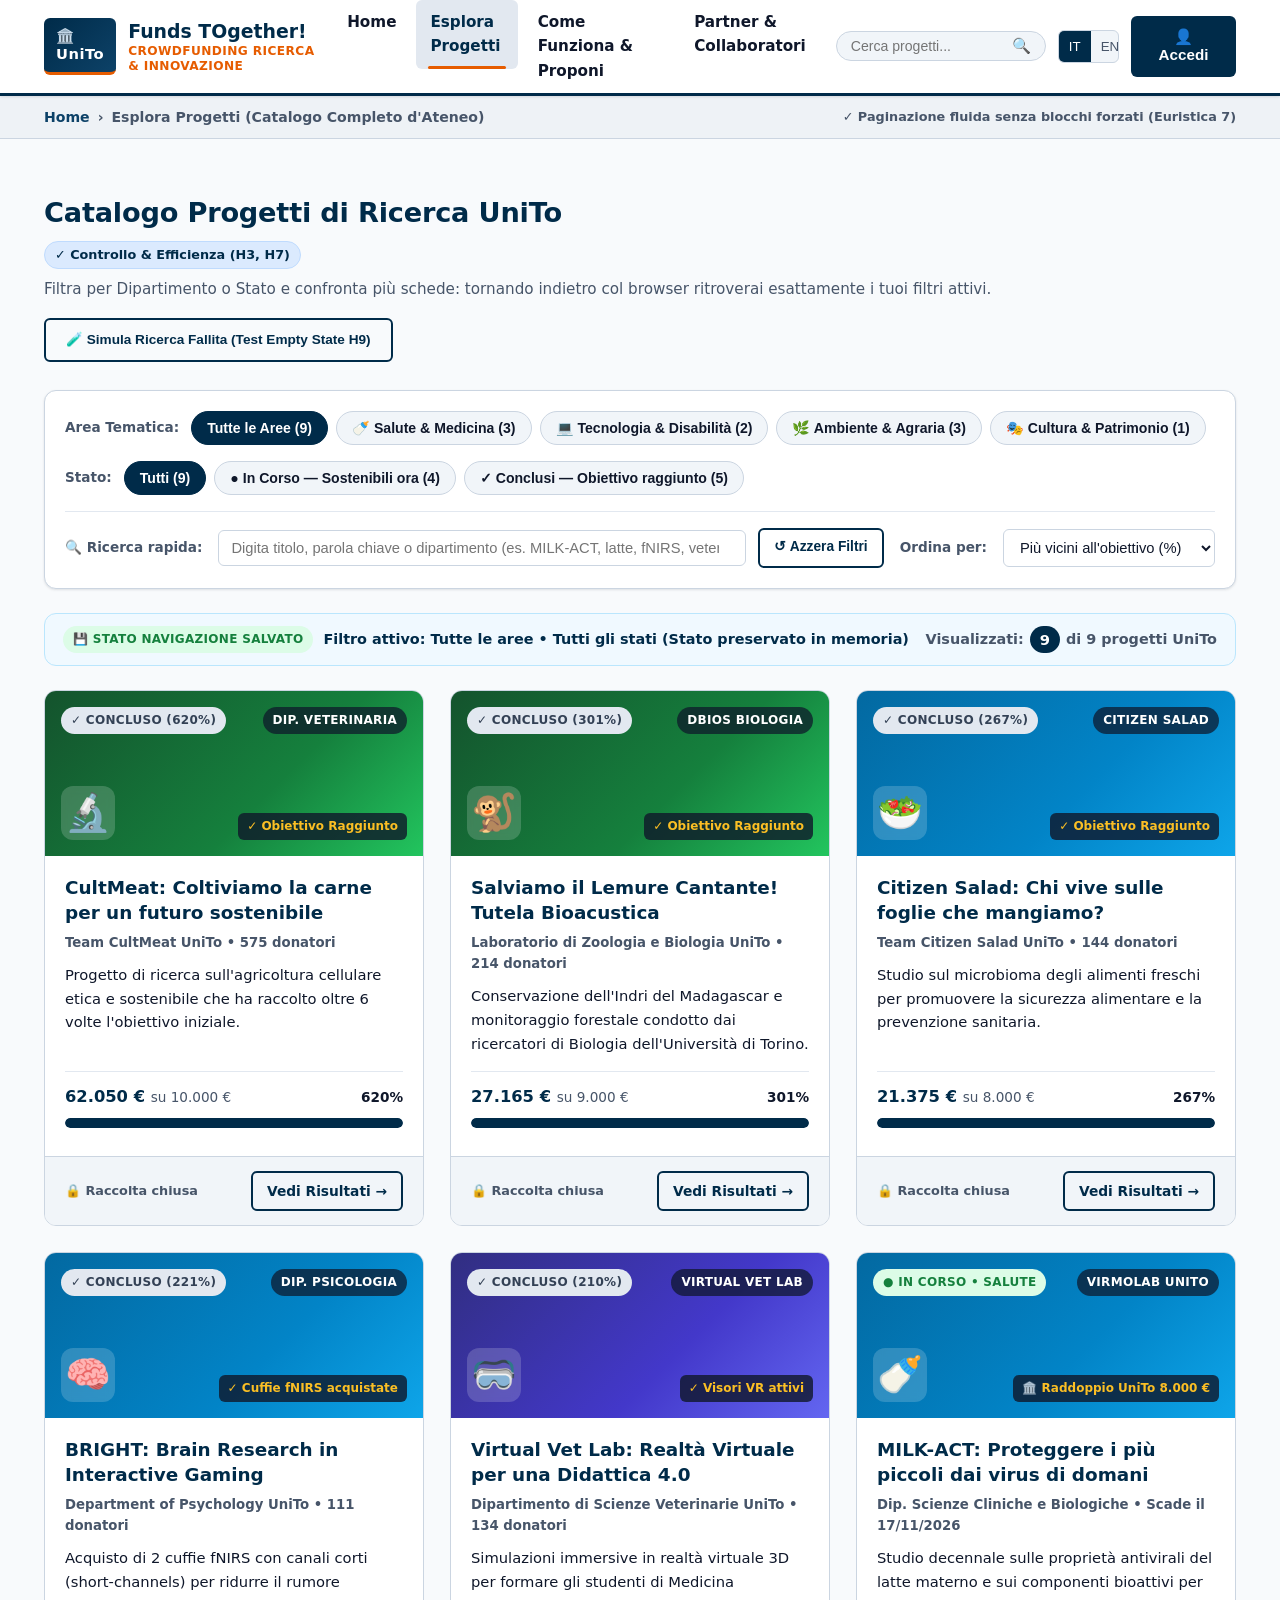
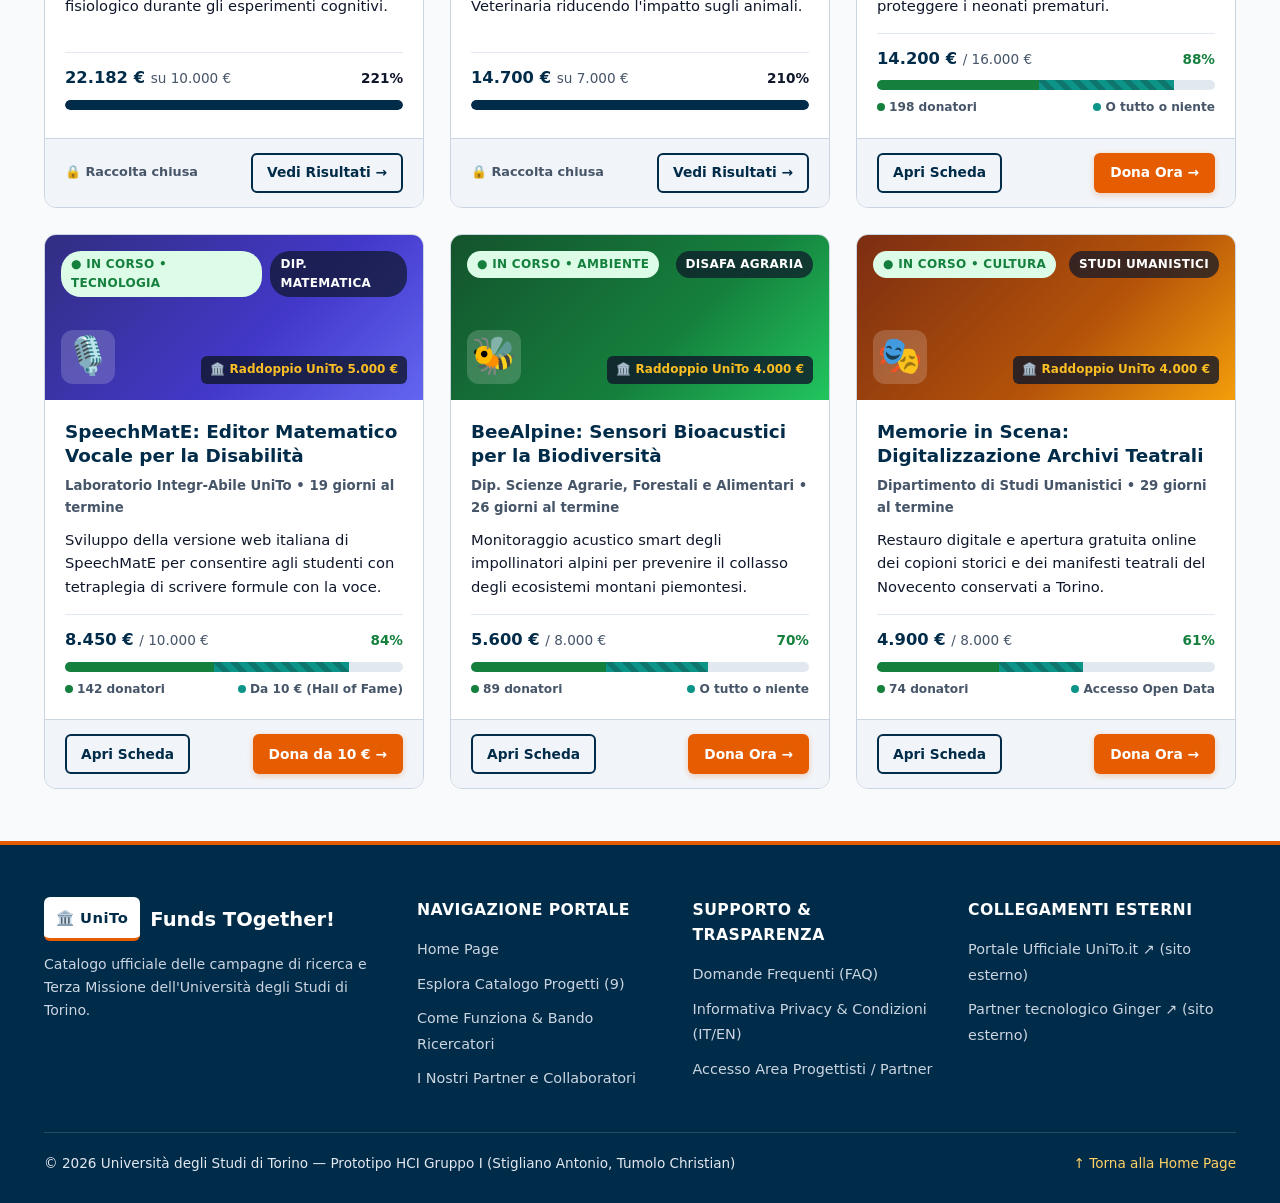
==== catalogo.html @ 8596ec17 "Add files via upload" ====
<!DOCTYPE html>
<html lang="it">
<head>
  <meta charset="UTF-8">
  <meta name="viewport" content="width=device-width, initial-scale=1.0">
  <title>Esplora Progetti (Catalogo) | UniTo Crowd — Funds TOgether</title>
  <link rel="stylesheet" href="style.css">
  <style>
    /* Stili specifici potenziati per il Catalogo V2 */
    .catalog-status-strip {
      background-color: #f0f9ff;
      border: 1.5px solid #bae6fd;
      border-radius: var(--radius-md);
      padding: 12px 18px;
      margin-bottom: 24px;
      display: flex;
      justify-content: space-between;
      align-items: center;
      flex-wrap: wrap;
      gap: 12px;
      font-size: 0.9rem;
    }
    .status-left {
      display: flex;
      align-items: center;
      flex-wrap: wrap;
      gap: 10px;
    }
    .status-summary-text {
      color: var(--unito-navy);
      font-weight: 600;
    }
    .status-right {
      display: flex;
      align-items: center;
      gap: 6px;
      color: var(--text-muted);
      font-weight: 600;
    }
    .count-pill {
      background-color: var(--unito-navy);
      color: #ffffff;
      padding: 2px 10px;
      border-radius: 14px;
      font-size: 0.92rem;
    }
    .empty-svg-wrapper {
      width: 96px;
      height: 96px;
      margin: 0 auto 16px;
      background-color: var(--unito-blue-soft);
      border-radius: 50%;
      display: flex;
      align-items: center;
      justify-content: center;
      color: var(--unito-navy);
    }
    .empty-quick-tags {
      margin: 18px 0 22px;
      padding-top: 16px;
      border-top: 1px solid var(--border-color);
    }
  </style>
</head>
<body>

  <!-- Skip-link per accessibilità da tastiera (WCAG 2.1) -->
  <a href="#main-content" class="skip-link" data-it="Salta al catalogo progetti" data-en="Skip to projects catalog">Salta al catalogo progetti</a>

  <!-- 1. HEADER UNIFICATO STICKY (Risolve H4, H7, H8) -->
  <header class="site-header">
    <div class="container header-inner">
      <a href="index.html" class="brand-logo" aria-label="UniTo Crowd Funds TOgether - Torna alla Home">
        <span class="brand-badge">🏛️ UniTo</span>
        <div>
          Funds TOgether!
          <span class="brand-sub" data-it="Crowdfunding Ricerca & Innovazione" data-en="Research & Innovation Crowdfunding">Crowdfunding Ricerca & Innovazione</span>
        </div>
      </a>

      <nav class="main-nav" aria-label="Menu Principale">
        <ul>
          <li><a href="index.html" data-it="Home" data-en="Home">Home</a></li>
          <li><a href="catalogo.html" class="active" data-it="Esplora Progetti" data-en="Explore Projects">Esplora Progetti</a></li>
          <li><a href="proponi.html" data-it="Come Funziona & Proponi" data-en="How It Works & Apply">Come Funziona & Proponi</a></li>
          <li><a href="partner.html" data-it="Partner & Collaboratori" data-en="Partners & Network">Partner & Collaboratori</a></li>
        </ul>
      </nav>

      <div class="header-actions">
        <form id="header-search-form" class="header-search" role="search">
          <input type="search" id="header-search-input"
                 placeholder="Cerca progetti..."
                 data-placeholder-it="Cerca progetti..."
                 data-placeholder-en="Search projects..."
                 aria-label="Cerca progetti">
          <button type="submit" aria-label="Avvia ricerca">🔍</button>
        </form>

        <div class="lang-switch" role="group" aria-label="Selettore lingua IT / EN">
          <button type="button" class="lang-btn active" data-lang="it">IT</button>
          <button type="button" class="lang-btn" data-lang="en">EN</button>
        </div>

        <button type="button" class="btn btn-secondary" data-open-login
                data-it="👤 Accedi" data-en="👤 Sign In">👤 Accedi</button>
      </div>
    </div>
  </header>

  <!-- 2. BREADCRUMBS STANDARDIZZATE IN SOLO TESTO (Risolve H1 e H4) -->
  <nav class="breadcrumbs-bar" aria-label="Percorso di navigazione">
    <div class="container breadcrumbs-inner">
      <ol class="breadcrumbs-list">
        <li><a href="index.html" data-it="Home" data-en="Home">Home</a></li>
        <li class="current" aria-current="page" data-it="Esplora Progetti (Catalogo Completo d'Ateneo)" data-en="Explore Projects (Full University Catalog)">
          Esplora Progetti (Catalogo Completo d'Ateneo)
        </li>
      </ol>
      <span style="font-size:0.8rem; color:var(--text-muted); font-weight:600;"
            data-it="✓ Paginazione fluida senza blocchi forzati (Euristica 7)"
            data-en="✓ Smooth catalog view without forced scroll jumps (Heuristic 7)">
        ✓ Paginazione fluida senza blocchi forzati (Euristica 7)
      </span>
    </div>
  </nav>

  <main id="main-content" class="section">
    <div class="container">

      <!-- INTESTAZIONE CATALOGO + BARRA DI VERIFICA RAPIDA EMPTY STATE (Task 2) -->
      <div class="section-header">
        <div>
          <h1 class="section-title" data-it="Catalogo Progetti di Ricerca UniTo" data-en="UniTo Scientific Research Catalog">
            Catalogo Progetti di Ricerca UniTo
          </h1>
          <p class="section-criteria">
            <span class="criteria-pill" data-it="✓ Controllo & Efficienza (H3, H7)" data-en="✓ User Control & Efficiency (H3, H7)">
              ✓ Controllo & Efficienza (H3, H7)
            </span>
            <span data-it="Filtra per Dipartimento o Stato e confronta più schede: tornando indietro col browser ritroverai esattamente i tuoi filtri attivi."
                  data-en="Filter by Department or Status and compare multiple projects: clicking browser Back preserves your exact active filters.">
              Filtra per Dipartimento o Stato e confronta più schede: tornando indietro col browser ritroverai esattamente i tuoi filtri attivi.
            </span>
          </p>
        </div>

        <!-- Bottone rapido per testare l'Empty State durante la valutazione (Risolve H9 Pag. 48-49) -->
        <button type="button" id="test-empty-state-btn" class="btn btn-outline" style="font-size:0.85rem;"
                data-it="🧪 Simula Ricerca Fallita (Test Empty State H9)"
                data-en="🧪 Simulate Failed Search (Test Empty State H9)">
          🧪 Simula Ricerca Fallita (Test Empty State H9)
        </button>
      </div>

      <!-- 3. TOOLBAR DI FILTRAGGIO MULTIDIMENSIONALE E ORDINAMENTO (Risolve H7 Pag. 37-38 e H8 Pag. 47) -->
      <section class="catalog-toolbar" aria-label="Strumenti di filtraggio e ordinamento del catalogo">
        <div class="toolbar-row">
          <!-- Filtro Area / Dipartimento con conteggio preventivo (Information Scent) -->
          <div class="filter-pills" role="group" aria-label="Filtra per area tematica o dipartimento">
            <span class="filter-label" data-it="Area Tematica:" data-en="Research Area:">Area Tematica:</span>
            <button type="button" class="pill-btn active" data-filter-cat="all"
                    data-it="Tutte le Aree (9)" data-en="All Areas (9)">Tutte le Aree (9)</button>
            <button type="button" class="pill-btn" data-filter-cat="salute"
                    data-it="🍼 Salute & Medicina (3)" data-en="🍼 Health & Medicine (3)">🍼 Salute & Medicina (3)</button>
            <button type="button" class="pill-btn" data-filter-cat="tecnologia"
                    data-it="💻 Tecnologia & Disabilità (2)" data-en="💻 Tech & Accessibility (2)">💻 Tecnologia & Disabilità (2)</button>
            <button type="button" class="pill-btn" data-filter-cat="ambiente"
                    data-it="🌿 Ambiente & Agraria (3)" data-en="🌿 Environment & Agri (3)">🌿 Ambiente & Agraria (3)</button>
            <button type="button" class="pill-btn" data-filter-cat="cultura"
                    data-it="🎭 Cultura & Patrimonio (1)" data-en="🎭 Culture & Heritage (1)">🎭 Cultura & Patrimonio (1)</button>
          </div>

          <!-- Filtro Stato della Campagna (Evita la collisione CSS tra header "In corso" e "Conclusi" - H8) -->
          <div class="filter-pills" role="group" aria-label="Filtra per stato della campagna">
            <span class="filter-label" data-it="Stato:" data-en="Status:">Stato:</span>
            <button type="button" class="pill-btn active" data-filter-status="all"
                    data-it="Tutti (9)" data-en="All (9)">Tutti (9)</button>
            <button type="button" class="pill-btn" data-filter-status="active"
                    data-it="● In Corso — Sostenibili ora (4)" data-en="● Active — Support now (4)">● In Corso — Sostenibili ora (4)</button>
            <button type="button" class="pill-btn" data-filter-status="closed"
                    data-it="✓ Conclusi — Obiettivo raggiunto (5)" data-en="✓ Completed — Goal reached (5)">✓ Conclusi — Obiettivo raggiunto (5)</button>
          </div>
        </div>

        <!-- Seconda riga Toolbar: Ricerca testuale live + Ordinamento -->
        <div class="toolbar-row" style="margin-top:16px; padding-top:16px; border-top:1px solid #e2e8f0;">
          <div class="toolbar-controls" style="flex-grow:1;">
            <label for="catalog-search" class="filter-label" data-it="🔍 Ricerca rapida:" data-en="🔍 Quick search:">🔍 Ricerca rapida:</label>
            <input type="search" id="catalog-search" class="input-control" style="min-width:280px; flex-grow:1;"
                   placeholder="Digita titolo, parola chiave o dipartimento (es. MILK-ACT, latte, fNIRS, veterinaria)..."
                   data-placeholder-it="Digita titolo, parola chiave o dipartimento (es. MILK-ACT, latte, fNIRS, veterinaria)..."
                   data-placeholder-en="Type title, keyword or department (e.g. MILK-ACT, milk, fNIRS, veterinary)...">
            <button type="button" id="reset-filters-btn" class="btn btn-outline" style="min-height:40px; padding:8px 14px; font-size:0.86rem;"
                    data-it="↺ Azzera Filtri" data-en="↺ Reset Filters">
              ↺ Azzera Filtri
            </button>
          </div>

          <div class="toolbar-controls">
            <label for="catalog-sort" class="filter-label" data-it="Ordina per:" data-en="Sort by:">Ordina per:</label>
            <select id="catalog-sort" class="select-control">
              <option value="goal" data-it="Più vicini all'obiettivo (%)" data-en="Closest to goal (%)">Più vicini all'obiettivo (%)</option>
              <option value="raised" data-it="Maggiori fondi raccolti (€)" data-en="Most funds raised (€)">Maggiori fondi raccolti (€)</option>
              <option value="recent" data-it="Più recenti / Scadenza" data-en="Most recent / Deadline">Più recenti / Scadenza</option>
            </select>
          </div>
        </div>
      </section>

      <!-- 4. BARRA DI FEEDBACK STATO SISTEMA E PERSISTENZA SESSIONSTORAGE (Risolve H1 e H3 Gravità 4) -->
      <div class="catalog-status-strip" role="status" aria-live="polite">
        <div class="status-left">
          <span class="badge badge-active" data-it="💾 Stato Navigazione Salvato" data-en="💾 Navigation State Saved">
            💾 Stato Navigazione Salvato
          </span>
          <span id="active-filters-summary" class="status-summary-text"
                data-it="Filtro attivo: Tutte le aree • Tutti gli stati (I filtri restano salvati tornando indietro da una scheda progetto)"
                data-en="Active filter: All areas • All statuses (Filters remain saved when returning from a project page)">
            Filtro attivo: Tutte le aree • Tutti gli stati (I filtri restano salvati tornando indietro da una scheda progetto)
          </span>
        </div>
        <div class="status-right">
          <span data-it="Visualizzati:" data-en="Showing:">Visualizzati:</span>
          <strong id="catalog-results-count" class="count-pill">9</strong>
          <span data-it="di 9 progetti UniTo" data-en="of 9 UniTo projects">di 9 progetti UniTo</span>
        </div>
      </div>

      <!-- 5. EMPTY STATE V2 ILLUSTRATO CON SVG E CHIP DI RICERCA SUGGERITA (Risolve H9 Pag. 48-49 Assignment 1) -->
      <div id="catalog-empty-state" class="empty-state-box" style="display:none;" role="status" aria-live="polite">
        <div class="empty-svg-wrapper" aria-hidden="true">
          <svg width="48" height="48" viewBox="0 0 24 24" fill="none" stroke="currentColor" stroke-width="2" stroke-linecap="round" stroke-linejoin="round">
            <circle cx="11" cy="11" r="8"></circle>
            <line x1="21" y1="21" x2="16.65" y2="16.65"></line>
            <line x1="8" y1="11" x2="14" y2="11"></line>
          </svg>
        </div>

        <h3>
          <span data-it="Spiacenti, non abbiamo trovato progetti per " data-en="Sorry, no projects found matching ">Spiacenti, non abbiamo trovato progetti per </span>
          "<span id="empty-query-text" style="color:var(--accent-orange);"></span>"
        </h3>
        <p style="color:var(--text-muted); max-width:540px; margin:0 auto;"
           data-it="Nessun vicolo cieco! Il sistema ha intercettato la ricerca senza risultati e ti propone tre modi immediati per proseguire l'esplorazione (Euristica 9):"
           data-en="No dead ends! The system caught the empty search result and offers immediate ways to continue exploring (Heuristic 9):">
          Nessun vicolo cieco! Il sistema ha intercettato la ricerca senza risultati e ti propone tre modi immediati per proseguire l'esplorazione (Euristica 9):
        </p>

        <div class="empty-state-tips">
          <strong data-it="💡 Come superare l'ostacolo:" data-en="💡 How to recover from this search:">💡 Come superare l'ostacolo:</strong>
          <ul style="margin-top:6px; padding-left:20px;">
            <li data-it="Verifica l'ortografia della parola inserita nella barra di ricerca."
                data-en="Check the spelling of the keyword typed in the search box.">
              Verifica l'ortografia della parola inserita nella barra di ricerca.
            </li>
            <li data-it="Se avevi selezionato un filtro di Categoria o Stato molto restrittivo, prova ad azzerarlo."
                data-en="If you selected a restrictive Category or Status filter, try resetting it.">
              Se avevi selezionato un filtro di Categoria o Stato molto restrittivo, prova ad azzerarlo.
            </li>
            <li data-it="Clicca su una delle parole chiave suggerite qui sotto per vedere subito dei progetti pertinenti."
                data-en="Click one of the suggested keywords below to immediately view relevant projects.">
              Clicca su una delle parole chiave suggerite qui sotto per vedere subito dei progetti pertinenti.
            </li>
          </ul>
        </div>

        <!-- Scorciatoie cliccabili per uscire immediatamente dall'Empty State -->
        <div class="empty-quick-tags">
          <strong style="font-size:0.88rem; color:var(--unito-navy);"
                  data-it="🔎 Prova subito con un clic una ricerca valida:"
                  data-en="🔎 Try a valid search with one click:">
            🔎 Prova subito con un clic una ricerca valida:
          </strong>
          <div class="filter-pills" style="justify-content:center; margin-top:10px;">
            <button type="button" class="pill-btn" data-quick-query="latte">🍼 "latte materno"</button>
            <button type="button" class="pill-btn" data-quick-query="disabilità">🎙️ "disabilità"</button>
            <button type="button" class="pill-btn" data-quick-query="fNIRS">🧠 "fNIRS"</button>
            <button type="button" class="pill-btn" data-quick-query="carne">🔬 "carne"</button>
            <button type="button" class="pill-btn" data-quick-query="veterinaria">🐾 "veterinaria"</button>
          </div>
        </div>

        <div>
          <button type="button" id="empty-reset-btn" class="btn btn-primary"
                  data-it="↺ Mostra tutti i 9 progetti (Azzera filtri)"
                  data-en="↺ Show all 9 projects (Reset filters)">
            ↺ Mostra tutti i 9 progetti (Azzera filtri)
          </button>
        </div>
      </div>

      <!-- 6. GRIGLIA COMPLETA A 9 PROGETTI UNITO (Senza tasto "Altri" da 4 card né scroll forzato - Risolve H7 Pag. 37) -->
      <div id="catalog-projects-grid" class="projects-grid">

        <!-- CARD 1: MILK-ACT (Attivo • Salute & Medicina — Scelta di Elena) -->
        <article class="project-card" data-cat="salute" data-status="active" data-raised="14200" data-pct="88" data-order="9">
          <div class="card-visual visual-med">
            <div class="card-badges">
              <span class="badge badge-active" data-it="● In Corso • Salute" data-en="● Active • Health">● In Corso • Salute</span>
              <span class="badge badge-dept">VIRMOLAB UniTo</span>
            </div>
            <div class="card-visual-bottom">
              <div class="card-visual-icon" aria-hidden="true">🍼</div>
              <span class="card-match-tag" data-it="🏛️ Raddoppio UniTo 8.000 €" data-en="🏛️ UniTo Match €8,000">🏛️ Raddoppio UniTo 8.000 €</span>
            </div>
          </div>
          <div class="card-body">
            <h3 class="card-title">
              <a href="progetto.html?proj=milk-act"
                 data-it="MILK-ACT: Proteggere i più piccoli dai virus di domani"
                 data-en="MILK-ACT: Protecting Newborns from Tomorrow's Viruses">
                MILK-ACT: Proteggere i più piccoli dai virus di domani
              </a>
            </h3>
            <p class="card-author"
               data-it="Dip. Scienze Cliniche e Biologiche • Scade il 17/11/2026"
               data-en="Dept. Clinical & Biological Sciences • Ends 17/11/2026">
              Dip. Scienze Cliniche e Biologiche • Scade il 17/11/2026
            </p>
            <p class="card-desc"
               data-it="Studio decennale sulle proprietà antivirali del latte materno e sui componenti bioattivi per proteggere i neonati prematuri."
               data-en="Decade-long study on the antiviral properties of human milk and bioactive components to protect premature infants.">
              Studio decennale sulle proprietà antivirali del latte materno e sui componenti bioattivi per proteggere i neonati prematuri.
            </p>
            <div class="progress-box">
              <div class="progress-stats">
                <span class="stat-raised">14.200 € <small style="font-weight:500; color:var(--text-muted);">/ 16.000 €</small></span>
                <strong style="color:var(--success-green);">88%</strong>
              </div>
              <div class="progress-bar-bg">
                <div class="progress-bar-fill" style="width:48%;"></div>
                <div class="progress-bar-match" style="width:40%;"></div>
              </div>
              <div class="progress-legend">
                <span><i class="dot dot-comm"></i>198 donatori</span>
                <span><i class="dot dot-match"></i>O tutto o niente</span>
              </div>
            </div>
          </div>
          <div class="card-footer">
            <a href="progetto.html?proj=milk-act" class="btn btn-outline" data-it="Apri Scheda" data-en="Open Project">Apri Scheda</a>
            <a href="checkout.html?amount=50" class="btn btn-primary" data-it="Dona Ora →" data-en="Donate Now →">Dona Ora →</a>
          </div>
        </article>

        <!-- CARD 2: SpeechMatE (Attivo • Tecnologia & Disabilità — Scelta di Lorenzo) -->
        <article class="project-card" data-cat="tecnologia" data-status="active" data-raised="8450" data-pct="84" data-order="8">
          <div class="card-visual visual-tech">
            <div class="card-badges">
              <span class="badge badge-active" data-it="● In Corso • Tecnologia" data-en="● Active • Tech">● In Corso • Tecnologia</span>
              <span class="badge badge-dept">Dip. Matematica</span>
            </div>
            <div class="card-visual-bottom">
              <div class="card-visual-icon" aria-hidden="true">🎙️</div>
              <span class="card-match-tag" data-it="🏛️ Raddoppio UniTo 5.000 €" data-en="🏛️ UniTo Match €5,000">🏛️ Raddoppio UniTo 5.000 €</span>
            </div>
          </div>
          <div class="card-body">
            <h3 class="card-title">
              <a href="progetto.html?proj=speechmate"
                 data-it="SpeechMatE: Editor Matematico Vocale per la Disabilità"
                 data-en="SpeechMatE: Voice-Driven Math Editor for Accessibility">
                SpeechMatE: Editor Matematico Vocale per la Disabilità
              </a>
            </h3>
            <p class="card-author"
               data-it="Laboratorio Integr-Abile UniTo • 19 giorni al termine"
               data-en="Integr-Abile Lab UniTo • 19 days left">
              Laboratorio Integr-Abile UniTo • 19 giorni al termine
            </p>
            <p class="card-desc"
               data-it="Sviluppo della versione web italiana di SpeechMatE per consentire agli studenti con tetraplegia di scrivere formule con la voce."
               data-en="Development of the web version of SpeechMatE allowing students with tetraplegia to write mathematical formulas by voice.">
              Sviluppo della versione web italiana di SpeechMatE per consentire agli studenti con tetraplegia di scrivere formule con la voce.
            </p>
            <div class="progress-box">
              <div class="progress-stats">
                <span class="stat-raised">8.450 € <small style="font-weight:500; color:var(--text-muted);">/ 10.000 €</small></span>
                <strong style="color:var(--success-green);">84%</strong>
              </div>
              <div class="progress-bar-bg">
                <div class="progress-bar-fill" style="width:44%;"></div>
                <div class="progress-bar-match" style="width:40%;"></div>
              </div>
              <div class="progress-legend">
                <span><i class="dot dot-comm"></i>142 donatori</span>
                <span><i class="dot dot-match"></i>Da 10 € (Hall of Fame)</span>
              </div>
            </div>
          </div>
          <div class="card-footer">
            <a href="progetto.html?proj=speechmate" class="btn btn-outline" data-it="Apri Scheda" data-en="Open Project">Apri Scheda</a>
            <a href="checkout.html?amount=10" class="btn btn-primary" data-it="Dona da 10 € →" data-en="Donate €10 →">Dona da 10 € →</a>
          </div>
        </article>

        <!-- CARD 3: BeeAlpine (Attivo • Ambiente & Agraria — Ambito di Chiara) -->
        <article class="project-card" data-cat="ambiente" data-status="active" data-raised="5600" data-pct="70" data-order="7">
          <div class="card-visual visual-env">
            <div class="card-badges">
              <span class="badge badge-active" data-it="● In Corso • Ambiente" data-en="● Active • Environment">● In Corso • Ambiente</span>
              <span class="badge badge-dept">DISAFA Agraria</span>
            </div>
            <div class="card-visual-bottom">
              <div class="card-visual-icon" aria-hidden="true">🐝</div>
              <span class="card-match-tag" data-it="🏛️ Raddoppio UniTo 4.000 €" data-en="🏛️ UniTo Match €4,000">🏛️ Raddoppio UniTo 4.000 €</span>
            </div>
          </div>
          <div class="card-body">
            <h3 class="card-title">
              <a href="progetto.html?proj=milk-act"
                 data-it="BeeAlpine: Sensori Bioacustici per la Biodiversità"
                 data-en="BeeAlpine: Bioacoustic Sensors for Alpine Biodiversity">
                BeeAlpine: Sensori Bioacustici per la Biodiversità
              </a>
            </h3>
            <p class="card-author"
               data-it="Dip. Scienze Agrarie, Forestali e Alimentari • 26 giorni al termine"
               data-en="Dept. Agricultural, Forest & Food Sciences • 26 days left">
              Dip. Scienze Agrarie, Forestali e Alimentari • 26 giorni al termine
            </p>
            <p class="card-desc"
               data-it="Monitoraggio acustico smart degli impollinatori alpini per prevenire il collasso degli ecosistemi montani piemontesi."
               data-en="Smart acoustic monitoring of alpine pollinators to prevent the collapse of Piedmont mountain ecosystems.">
              Monitoraggio acustico smart degli impollinatori alpini per prevenire il collasso degli ecosistemi montani piemontesi.
            </p>
            <div class="progress-box">
              <div class="progress-stats">
                <span class="stat-raised">5.600 € <small style="font-weight:500; color:var(--text-muted);">/ 8.000 €</small></span>
                <strong style="color:var(--success-green);">70%</strong>
              </div>
              <div class="progress-bar-bg">
                <div class="progress-bar-fill" style="width:40%;"></div>
                <div class="progress-bar-match" style="width:30%;"></div>
              </div>
              <div class="progress-legend">
                <span><i class="dot dot-comm"></i>89 donatori</span>
                <span><i class="dot dot-match"></i>O tutto o niente</span>
              </div>
            </div>
          </div>
          <div class="card-footer">
            <a href="progetto.html?proj=milk-act" class="btn btn-outline" data-it="Apri Scheda" data-en="Open Project">Apri Scheda</a>
            <a href="checkout.html?amount=25" class="btn btn-primary" data-it="Dona Ora →" data-en="Donate Now →">Dona Ora →</a>
          </div>
        </article>

        <!-- CARD 4: Memorie in Scena (Attivo • Cultura & Patrimonio) -->
        <article class="project-card" data-cat="cultura" data-status="active" data-raised="4900" data-pct="61" data-order="6">
          <div class="card-visual visual-cult">
            <div class="card-badges">
              <span class="badge badge-active" data-it="● In Corso • Cultura" data-en="● Active • Culture">● In Corso • Cultura</span>
              <span class="badge badge-dept">Studi Umanistici</span>
            </div>
            <div class="card-visual-bottom">
              <div class="card-visual-icon" aria-hidden="true">🎭</div>
              <span class="card-match-tag" data-it="🏛️ Raddoppio UniTo 4.000 €" data-en="🏛️ UniTo Match €4,000">🏛️ Raddoppio UniTo 4.000 €</span>
            </div>
          </div>
          <div class="card-body">
            <h3 class="card-title">
              <a href="progetto.html?proj=milk-act"
                 data-it="Memorie in Scena: Digitalizzazione Archivi Teatrali"
                 data-en="Stage Memories: Theatrical Archives Digitization">
                Memorie in Scena: Digitalizzazione Archivi Teatrali
              </a>
            </h3>
            <p class="card-author"
               data-it="Dipartimento di Studi Umanistici • 29 giorni al termine"
               data-en="Department of Humanities • 29 days left">
              Dipartimento di Studi Umanistici • 29 giorni al termine
            </p>
            <p class="card-desc"
               data-it="Restauro digitale e apertura gratuita online dei copioni storici e dei manifesti teatrali del Novecento conservati a Torino."
               data-en="Digital restoration and open-access publication of 20th-century historical scripts preserved in Turin.">
              Restauro digitale e apertura gratuita online dei copioni storici e dei manifesti teatrali del Novecento conservati a Torino.
            </p>
            <div class="progress-box">
              <div class="progress-stats">
                <span class="stat-raised">4.900 € <small style="font-weight:500; color:var(--text-muted);">/ 8.000 €</small></span>
                <strong style="color:var(--success-green);">61%</strong>
              </div>
              <div class="progress-bar-bg">
                <div class="progress-bar-fill" style="width:36%;"></div>
                <div class="progress-bar-match" style="width:25%;"></div>
              </div>
              <div class="progress-legend">
                <span><i class="dot dot-comm"></i>74 donatori</span>
                <span><i class="dot dot-match"></i>Accesso Open Data</span>
              </div>
            </div>
          </div>
          <div class="card-footer">
            <a href="progetto.html?proj=milk-act" class="btn btn-outline" data-it="Apri Scheda" data-en="Open Project">Apri Scheda</a>
            <a href="checkout.html?amount=25" class="btn btn-primary" data-it="Dona Ora →" data-en="Donate Now →">Dona Ora →</a>
          </div>
        </article>

        <!-- CARD 5: CultMeat (Concluso • Ambiente & Agraria — Da Pag. 20 Assignment 1) -->
        <article class="project-card" data-cat="ambiente" data-status="closed" data-raised="62050" data-pct="620" data-order="5">
          <div class="card-visual visual-env">
            <div class="card-badges">
              <span class="badge badge-closed" data-it="✓ Concluso (620%)" data-en="✓ Completed (620%)">✓ Concluso (620%)</span>
              <span class="badge badge-dept">Dip. Veterinaria</span>
            </div>
            <div class="card-visual-bottom">
              <div class="card-visual-icon" aria-hidden="true">🔬</div>
              <span class="card-match-tag" data-it="✓ Obiettivo Raggiunto" data-en="✓ Goal Reached">✓ Obiettivo Raggiunto</span>
            </div>
          </div>
          <div class="card-body">
            <h3 class="card-title">
              <a href="progetto.html?proj=bright"
                 data-it="CultMeat: Coltiviamo la carne per un futuro sostenibile"
                 data-en="CultMeat: Cultivating Meat for a Sustainable Future">
                CultMeat: Coltiviamo la carne per un futuro sostenibile
              </a>
            </h3>
            <p class="card-author">Team CultMeat UniTo • 575 donatori</p>
            <p class="card-desc"
               data-it="Progetto di ricerca sull'agricoltura cellulare etica e sostenibile che ha raccolto oltre 6 volte l'obiettivo iniziale."
               data-en="Cellular agriculture research project that raised more than 6 times its initial target thanks to citizens.">
              Progetto di ricerca sull'agricoltura cellulare etica e sostenibile che ha raccolto oltre 6 volte l'obiettivo iniziale.
            </p>
            <div class="progress-box">
              <div class="progress-stats">
                <span class="stat-raised">62.050 € <small style="font-weight:500; color:var(--text-muted);">su 10.000 €</small></span>
                <strong>620%</strong>
              </div>
              <div class="progress-bar-bg"><div class="progress-bar-fill closed" style="width:100%;"></div></div>
            </div>
          </div>
          <div class="card-footer">
            <span style="font-size:0.8rem; color:var(--text-muted); font-weight:700;"
                  data-it="🔒 Raccolta chiusa" data-en="🔒 Funding closed">🔒 Raccolta chiusa</span>
            <a href="progetto.html?proj=bright" class="btn btn-outline" data-it="Vedi Risultati →" data-en="View Results →">Vedi Risultati →</a>
          </div>
        </article>

        <!-- CARD 6: BRIGHT (Concluso • Salute & Psicologia — Progetto seguito da Marc, Pag. 20 e 25 Assignment 1) -->
        <article class="project-card" data-cat="salute" data-status="closed" data-raised="22182" data-pct="221" data-order="4">
          <div class="card-visual visual-med">
            <div class="card-badges">
              <span class="badge badge-closed" data-it="✓ Concluso (221%)" data-en="✓ Completed (221%)">✓ Concluso (221%)</span>
              <span class="badge badge-dept">Dip. Psicologia</span>
            </div>
            <div class="card-visual-bottom">
              <div class="card-visual-icon" aria-hidden="true">🧠</div>
              <span class="card-match-tag" data-it="✓ Cuffie fNIRS acquistate" data-en="✓ fNIRS Headsets bought">✓ Cuffie fNIRS acquistate</span>
            </div>
          </div>
          <div class="card-body">
            <h3 class="card-title">
              <a href="progetto.html?proj=bright">BRIGHT: Brain Research in Interactive Gaming</a>
            </h3>
            <p class="card-author">Department of Psychology UniTo • 111 donatori</p>
            <p class="card-desc"
               data-it="Acquisto di 2 cuffie fNIRS con canali corti (short-channels) per ridurre il rumore fisiologico durante gli esperimenti cognitivi."
               data-en="Purchase of 2 fNIRS headsets with short-channels to reduce physiological noise during cognitive experiments.">
              Acquisto di 2 cuffie fNIRS con canali corti (short-channels) per ridurre il rumore fisiologico durante gli esperimenti cognitivi.
            </p>
            <div class="progress-box">
              <div class="progress-stats">
                <span class="stat-raised">22.182 € <small style="font-weight:500; color:var(--text-muted);">su 10.000 €</small></span>
                <strong>221%</strong>
              </div>
              <div class="progress-bar-bg"><div class="progress-bar-fill closed" style="width:100%;"></div></div>
            </div>
          </div>
          <div class="card-footer">
            <span style="font-size:0.8rem; color:var(--text-muted); font-weight:700;"
                  data-it="🔒 Raccolta chiusa" data-en="🔒 Funding closed">🔒 Raccolta chiusa</span>
            <a href="progetto.html?proj=bright" class="btn btn-outline" data-it="Vedi Risultati →" data-en="View Results →">Vedi Risultati →</a>
          </div>
        </article>

        <!-- CARD 7: Salviamo il Lemure Cantante (Concluso • Ambiente — Da Pag. 21 Assignment 1) -->
        <article class="project-card" data-cat="ambiente" data-status="closed" data-raised="27165" data-pct="301" data-order="3">
          <div class="card-visual visual-env">
            <div class="card-badges">
              <span class="badge badge-closed" data-it="✓ Concluso (301%)" data-en="✓ Completed (301%)">✓ Concluso (301%)</span>
              <span class="badge badge-dept">DBIOS Biologia</span>
            </div>
            <div class="card-visual-bottom">
              <div class="card-visual-icon" aria-hidden="true">🐒</div>
              <span class="card-match-tag" data-it="✓ Obiettivo Raggiunto" data-en="✓ Goal Reached">✓ Obiettivo Raggiunto</span>
            </div>
          </div>
          <div class="card-body">
            <h3 class="card-title">
              <a href="progetto.html?proj=bright"
                 data-it="Salviamo il Lemure Cantante! Tutela Bioacustica"
                 data-en="Save the Singing Lemur! Bioacoustic Conservation">
                Salviamo il Lemure Cantante! Tutela Bioacustica
              </a>
            </h3>
            <p class="card-author">Laboratorio di Zoologia e Biologia UniTo • 214 donatori</p>
            <p class="card-desc"
               data-it="Conservazione dell'Indri del Madagascar e monitoraggio forestale condotto dai ricercatori di Biologia dell'Università di Torino."
               data-en="Conservation of the Indri lemur in Madagascar and forest monitoring led by University of Turin biology researchers.">
              Conservazione dell'Indri del Madagascar e monitoraggio forestale condotto dai ricercatori di Biologia dell'Università di Torino.
            </p>
            <div class="progress-box">
              <div class="progress-stats">
                <span class="stat-raised">27.165 € <small style="font-weight:500; color:var(--text-muted);">su 9.000 €</small></span>
                <strong>301%</strong>
              </div>
              <div class="progress-bar-bg"><div class="progress-bar-fill closed" style="width:100%;"></div></div>
            </div>
          </div>
          <div class="card-footer">
            <span style="font-size:0.8rem; color:var(--text-muted); font-weight:700;"
                  data-it="🔒 Raccolta chiusa" data-en="🔒 Funding closed">🔒 Raccolta chiusa</span>
            <a href="progetto.html?proj=bright" class="btn btn-outline" data-it="Vedi Risultati →" data-en="View Results →">Vedi Risultati →</a>
          </div>
        </article>

        <!-- CARD 8: Citizen Salad (Concluso • Salute & Alimentazione — Da Pag. 20 Assignment 1) -->
        <article class="project-card" data-cat="salute" data-status="closed" data-raised="21375" data-pct="267" data-order="2">
          <div class="card-visual visual-med">
            <div class="card-badges">
              <span class="badge badge-closed" data-it="✓ Concluso (267%)" data-en="✓ Completed (267%)">✓ Concluso (267%)</span>
              <span class="badge badge-dept">Citizen Salad</span>
            </div>
            <div class="card-visual-bottom">
              <div class="card-visual-icon" aria-hidden="true">🥗</div>
              <span class="card-match-tag" data-it="✓ Obiettivo Raggiunto" data-en="✓ Goal Reached">✓ Obiettivo Raggiunto</span>
            </div>
          </div>
          <div class="card-body">
            <h3 class="card-title">
              <a href="progetto.html?proj=bright"
                 data-it="Citizen Salad: Chi vive sulle foglie che mangiamo?"
                 data-en="Citizen Salad: Who Lives on the Leaves We Eat?">
                Citizen Salad: Chi vive sulle foglie che mangiamo?
              </a>
            </h3>
            <p class="card-author">Team Citizen Salad UniTo • 144 donatori</p>
            <p class="card-desc"
               data-it="Studio sul microbioma degli alimenti freschi per promuovere la sicurezza alimentare e la prevenzione sanitaria."
               data-en="Study on fresh food microbiome to promote food safety, gut health, and public health prevention.">
              Studio sul microbioma degli alimenti freschi per promuovere la sicurezza alimentare e la prevenzione sanitaria.
            </p>
            <div class="progress-box">
              <div class="progress-stats">
                <span class="stat-raised">21.375 € <small style="font-weight:500; color:var(--text-muted);">su 8.000 €</small></span>
                <strong>267%</strong>
              </div>
              <div class="progress-bar-bg"><div class="progress-bar-fill closed" style="width:100%;"></div></div>
            </div>
          </div>
          <div class="card-footer">
            <span style="font-size:0.8rem; color:var(--text-muted); font-weight:700;"
                  data-it="🔒 Raccolta chiusa" data-en="🔒 Funding closed">🔒 Raccolta chiusa</span>
            <a href="progetto.html?proj=bright" class="btn btn-outline" data-it="Vedi Risultati →" data-en="View Results →">Vedi Risultati →</a>
          </div>
        </article>

        <!-- CARD 9: Virtual Vet Lab (Concluso • Tecnologia & Didattica 4.0 — Da Pag. 21 Assignment 1) -->
        <article class="project-card" data-cat="tecnologia" data-status="closed" data-raised="14700" data-pct="210" data-order="1">
          <div class="card-visual visual-tech">
            <div class="card-badges">
              <span class="badge badge-closed" data-it="✓ Concluso (210%)" data-en="✓ Completed (210%)">✓ Concluso (210%)</span>
              <span class="badge badge-dept">Virtual Vet Lab</span>
            </div>
            <div class="card-visual-bottom">
              <div class="card-visual-icon" aria-hidden="true">🥽</div>
              <span class="card-match-tag" data-it="✓ Visori VR attivi" data-en="✓ VR Headsets active">✓ Visori VR attivi</span>
            </div>
          </div>
          <div class="card-body">
            <h3 class="card-title">
              <a href="progetto.html?proj=bright"
                 data-it="Virtual Vet Lab: Realtà Virtuale per una Didattica 4.0"
                 data-en="Virtual Vet Lab: Virtual Reality for Education 4.0">
                Virtual Vet Lab: Realtà Virtuale per una Didattica 4.0
              </a>
            </h3>
            <p class="card-author">Dipartimento di Scienze Veterinarie UniTo • 134 donatori</p>
            <p class="card-desc"
               data-it="Simulazioni immersive in realtà virtuale 3D per formare gli studenti di Medicina Veterinaria riducendo l'impatto sugli animali."
               data-en="Immersive 3D virtual reality simulations to train Veterinary Medicine students ethically and effectively.">
              Simulazioni immersive in realtà virtuale 3D per formare gli studenti di Medicina Veterinaria riducendo l'impatto sugli animali.
            </p>
            <div class="progress-box">
              <div class="progress-stats">
                <span class="stat-raised">14.700 € <small style="font-weight:500; color:var(--text-muted);">su 7.000 €</small></span>
                <strong>210%</strong>
              </div>
              <div class="progress-bar-bg"><div class="progress-bar-fill closed" style="width:100%;"></div></div>
            </div>
          </div>
          <div class="card-footer">
            <span style="font-size:0.8rem; color:var(--text-muted); font-weight:700;"
                  data-it="🔒 Raccolta chiusa" data-en="🔒 Funding closed">🔒 Raccolta chiusa</span>
            <a href="progetto.html?proj=bright" class="btn btn-outline" data-it="Vedi Risultati →" data-en="View Results →">Vedi Risultati →</a>
          </div>
        </article>

      </div>
    </div>
  </main>

  <!-- 7. FOOTER ISTITUZIONALE COERENTE -->
  <footer class="site-footer">
    <div class="container">
      <div class="footer-grid">
        <div>
          <div class="footer-brand">
            <span class="brand-badge" style="background:#ffffff; color:var(--unito-navy);">🏛️ UniTo</span>
            <span>Funds TOgether!</span>
          </div>
          <p style="font-size:0.88rem; color:#cbd5e1; margin-bottom:12px;"
             data-it="Catalogo ufficiale delle campagne di ricerca e Terza Missione dell'Università degli Studi di Torino."
             data-en="Official catalog of scientific research and Third Mission campaigns of the University of Turin.">
            Catalogo ufficiale delle campagne di ricerca e Terza Missione dell'Università degli Studi di Torino.
          </p>
        </div>

        <div class="footer-col">
          <h4 data-it="Navigazione Portale" data-en="Portal Navigation">Navigazione Portale</h4>
          <ul>
            <li><a href="index.html">Home Page</a></li>
            <li><a href="catalogo.html">Esplora Catalogo Progetti (9)</a></li>
            <li><a href="proponi.html">Come Funziona & Bando Ricercatori</a></li>
            <li><a href="partner.html">I Nostri Partner e Collaboratori</a></li>
          </ul>
        </div>

        <div class="footer-col">
          <h4 data-it="Supporto & Trasparenza" data-en="Support & Transparency">Supporto & Trasparenza</h4>
          <ul>
            <li><a href="proponi.html#faq-section">Domande Frequenti (FAQ)</a></li>
            <li><a href="#" data-open-privacy>Informativa Privacy & Condizioni (IT/EN)</a></li>
            <li><a href="#" data-open-login>Accesso Area Progettisti / Partner</a></li>
          </ul>
        </div>

        <div class="footer-col">
          <h4 data-it="Collegamenti Esterni" data-en="External Links">Collegamenti Esterni</h4>
          <ul>
            <li><a href="https://www.unito.it" target="_blank" rel="noopener">Portale Ufficiale UniTo.it ↗ (sito esterno)</a></li>
            <li><a href="https://www.ideaginger.it" target="_blank" rel="noopener">Partner tecnologico Ginger ↗ (sito esterno)</a></li>
          </ul>
        </div>
      </div>

      <div class="footer-bottom">
        <span>© 2026 Università degli Studi di Torino — Prototipo HCI Gruppo I (Stigliano Antonio, Tumolo Christian)</span>
        <a href="index.html" style="color:#ffd166;" data-it="↑ Torna alla Home Page" data-en="↑ Back to Home Page">↑ Torna alla Home Page</a>
      </div>
    </div>
  </footer>

  <script src="script.js"></script>
  <!-- Script di potenziamento V2 per Suggestion Chips dell'Empty State e Status Bar dinamica -->
  <script>
    document.addEventListener('DOMContentLoaded', () => {
      const searchInput = document.getElementById('catalog-search');
      const summaryEl = document.getElementById('active-filters-summary');

      // Aggiorna la barra di stato della persistenza (Euristica 1 & 3)
      function updateStatusSummary() {
        const cat = sessionStorage.getItem('unito_cat_filter') || 'all';
        const status = sessionStorage.getItem('unito_status_filter') || 'all';
        const query = sessionStorage.getItem('unito_cat_query') || '';
        const lang = sessionStorage.getItem('unito_lang') || 'it';

        const catNamesIT = { all: 'Tutte le aree', salute: 'Salute & Medicina', tecnologia: 'Tecnologia & Disabilità', ambiente: 'Ambiente & Agraria', cultura: 'Cultura & Patrimonio' };
        const catNamesEN = { all: 'All areas', salute: 'Health & Medicine', tecnologia: 'Tech & Accessibility', ambiente: 'Environment & Agri', cultura: 'Culture & Heritage' };
        const statusNamesIT = { all: 'Tutti gli stati', active: 'Solo In Corso', closed: 'Solo Conclusi' };
        const statusNamesEN = { all: 'All statuses', active: 'Active only', closed: 'Completed only' };

        if (summaryEl) {
          if (lang === 'en') {
            summaryEl.textContent = `Active filter: ${catNamesEN[cat] || cat} • ${statusNamesEN[status] || status}${query ? ` • Search: "${query}"` : ''} (State preserved in browser memory)`;
          } else {
            summaryEl.textContent = `Filtro attivo: ${catNamesIT[cat] || cat} • ${statusNamesIT[status] || status}${query ? ` • Ricerca: "${query}"` : ''} (Stato preservato in memoria)`;
          }
        }
      }

      // Attiva le Suggestion Chips nell'Empty State (Euristica 9)
      document.querySelectorAll('[data-quick-query]').forEach(chip => {
        chip.addEventListener('click', () => {
          const suggestedWord = chip.getAttribute('data-quick-query');
          // Azzera eventuali filtri di categoria restrittivi prima di applicare il suggerimento
          const allCatBtn = document.querySelector('[data-filter-cat="all"]');
          const allStatusBtn = document.querySelector('[data-filter-status="all"]');
          if (allCatBtn) allCatBtn.click();
          if (allStatusBtn) allStatusBtn.click();

          if (searchInput) {
            searchInput.value = suggestedWord;
            searchInput.dispatchEvent(new Event('input'));
          }
          updateStatusSummary();
        });
      });

      document.querySelectorAll('[data-filter-cat], [data-filter-status], #reset-filters-btn, #empty-reset-btn, #test-empty-state-btn, .lang-btn').forEach(el => {
        el.addEventListener('click', () => setTimeout(updateStatusSummary, 20));
      });
      if (searchInput) {
        searchInput.addEventListener('input', () => setTimeout(updateStatusSummary, 20));
      }

      updateStatusSummary();
    });
  </script>
</body>
</html>
---- style.css ----
/* ==========================================================================
   UniTo Crowd — Funds TOgether | Foglio di Stile Principale (style.css — V2)
   Design System Istituzionale conforme alle 10 Euristiche di Nielsen e Principi HCI
   Autori: Gruppo I (Stigliano Antonio, Tumolo Christian) — UniTo Informatica
   ========================================================================== */

:root {
  /* Palette Istituzionale Università degli Studi di Torino + Funds TOgether */
  --unito-navy: #002b49;
  --unito-navy-dark: #001b2e;
  --unito-navy-light: #0d4268;
  --unito-blue-soft: #e0f2fe;
  --unito-red: #c62828;
  --accent-orange: #e65c00;
  --accent-orange-hover: #c24d00;
  --accent-gold: #fbbf24;
  --success-green: #15803d;
  --success-bg: #dcfce7;
  --match-teal: #0d9488;
  --warning-amber: #b45309;
  --warning-bg: #fef3c7;
  --error-red: #b91c1c;
  --error-bg: #fee2e2;

  /* Superfici e Tipografia */
  --bg-page: #f8fafc;
  --bg-card: #ffffff;
  --bg-subtle: #f1f5f9;
  --text-main: #0f172a;
  --text-muted: #475569;
  --border-color: #cbd5e1;

  /* Elevazione, Raggi e Focus (Accessibilità WCAG) */
  --focus-ring: 0 0 0 3px rgba(230, 92, 0, 0.4);
  --shadow-sm: 0 1px 3px rgba(15, 23, 42, 0.08), 0 1px 2px rgba(15, 23, 42, 0.04);
  --shadow-md: 0 10px 25px -5px rgba(15, 23, 42, 0.1), 0 8px 10px -6px rgba(15, 23, 42, 0.06);
  --shadow-lg: 0 20px 30px -10px rgba(0, 43, 73, 0.18);
  --radius-sm: 6px;
  --radius-md: 12px;
  --radius-lg: 16px;
  --max-width: 1240px;
}

* {
  box-sizing: border-box;
  margin: 0;
  padding: 0;
}

html {
  scroll-behavior: smooth;
}

body {
  font-family: 'Segoe UI', system-ui, -apple-system, BlinkMacSystemFont, Roboto, Helvetica, Arial, sans-serif;
  background-color: var(--bg-page);
  color: var(--text-main);
  line-height: 1.6;
  font-size: 16px;
  display: flex;
  flex-direction: column;
  min-height: 100vh;
  -webkit-font-smoothing: antialiased;
}

/* Skip Link per Accessibilità da Tastiera (WCAG 2.1) */
.skip-link {
  position: absolute;
  top: -100px;
  left: 16px;
  background-color: var(--accent-orange);
  color: #ffffff;
  font-weight: 700;
  padding: 10px 18px;
  border-radius: var(--radius-sm);
  z-index: 9999;
  transition: top 0.2s ease;
}

.skip-link:focus {
  top: 12px;
  outline: 3px solid var(--unito-navy);
}

a {
  color: var(--unito-navy-light);
  text-decoration: none;
  transition: color 0.2s ease, background-color 0.2s ease, border-color 0.2s ease;
}

a:hover {
  color: var(--accent-orange);
}

.container {
  max-width: var(--max-width);
  margin: 0 auto;
  padding: 0 24px;
  width: 100%;
}

/* ==========================================================================
   1. HEADER UNIFICATO STICKY (Risolve H4, H7, H8: una sola barra 100% opaca)
   ========================================================================== */
.site-header {
  position: sticky;
  top: 0;
  z-index: 1000;
  background-color: var(--bg-card);
  border-bottom: 3px solid var(--unito-navy);
  box-shadow: var(--shadow-sm);
}

.header-inner {
  display: flex;
  align-items: center;
  justify-content: space-between;
  min-height: 78px;
  gap: 16px;
}

.brand-logo {
  display: flex;
  align-items: center;
  gap: 12px;
  color: var(--unito-navy);
  font-weight: 800;
  font-size: 1.18rem;
  line-height: 1.2;
}

.brand-logo:hover {
  color: var(--unito-navy);
}

.brand-badge {
  background: linear-gradient(135deg, var(--unito-navy) 0%, var(--unito-navy-light) 100%);
  color: #ffffff;
  font-weight: 800;
  font-size: 0.92rem;
  padding: 9px 12px;
  border-radius: var(--radius-sm);
  letter-spacing: 0.5px;
  border-bottom: 3px solid var(--accent-orange);
  display: inline-flex;
  align-items: center;
  gap: 6px;
}

.brand-sub {
  display: block;
  font-size: 0.76rem;
  font-weight: 700;
  color: var(--accent-orange);
  text-transform: uppercase;
  letter-spacing: 0.4px;
  margin-top: 2px;
}

/* Menu Principale con Signifiers coerenti (Risolve H4 "menu arcobaleno") */
.main-nav ul {
  display: flex;
  list-style: none;
  gap: 6px;
}

.main-nav a {
  color: var(--text-main);
  font-weight: 600;
  font-size: 0.95rem;
  padding: 10px 14px;
  border-radius: var(--radius-sm);
  position: relative;
  display: inline-flex;
  align-items: center;
  min-height: 42px; /* Legge di Fitts */
}

.main-nav a:hover {
  background-color: var(--bg-subtle);
  color: var(--accent-orange);
}

.main-nav a.active {
  color: var(--unito-navy);
  background-color: #e2e8f0;
  font-weight: 700;
}

.main-nav a.active::after {
  content: "";
  position: absolute;
  bottom: 0;
  left: 12px;
  right: 12px;
  height: 3px;
  background-color: var(--accent-orange);
  border-radius: 2px;
}

/* Azioni Header: Ricerca, Toggle Lingua IT|EN (H2), Bottone Unico Accedi (H4) */
.header-actions {
  display: flex;
  align-items: center;
  gap: 12px;
}

.header-search {
  display: flex;
  align-items: center;
  background: var(--bg-subtle);
  border: 1.5px solid var(--border-color);
  border-radius: 24px;
  padding: 5px 14px;
  transition: border-color 0.2s ease, box-shadow 0.2s ease;
}

.header-search:focus-within {
  border-color: var(--unito-navy);
  background-color: #ffffff;
  box-shadow: var(--focus-ring);
}

.header-search input {
  border: none;
  background: transparent;
  font-size: 0.88rem;
  color: var(--text-main);
  width: 155px;
  outline: none;
}

.header-search button {
  background: none;
  border: none;
  cursor: pointer;
  color: var(--unito-navy);
  font-size: 0.95rem;
  padding-left: 6px;
  display: inline-flex;
  align-items: center;
}

.lang-switch {
  display: inline-flex;
  align-items: center;
  background: var(--bg-subtle);
  border: 1.5px solid var(--border-color);
  border-radius: var(--radius-sm);
  overflow: hidden;
  font-size: 0.82rem;
  font-weight: 700;
}

.lang-btn {
  border: none;
  background: transparent;
  padding: 8px 10px;
  cursor: pointer;
  color: var(--text-muted);
  transition: all 0.15s ease;
}

.lang-btn:hover:not(.active) {
  background-color: #e2e8f0;
  color: var(--text-main);
}

.lang-btn.active {
  background-color: var(--unito-navy);
  color: #ffffff;
}

/* ==========================================================================
   2. SISTEMA DI BOTTONI (Dimensionati secondo la Legge di Fitts)
   ========================================================================== */
.btn {
  display: inline-flex;
  align-items: center;
  justify-content: center;
  gap: 8px;
  font-weight: 700;
  font-size: 0.95rem;
  min-height: 44px;
  padding: 10px 20px;
  border-radius: var(--radius-sm);
  border: 2px solid transparent;
  cursor: pointer;
  transition: transform 0.15s ease, background-color 0.2s ease, box-shadow 0.2s ease;
  text-decoration: none;
  line-height: 1.2;
}

.btn:active:not(:disabled) {
  transform: translateY(1px);
}

.btn:focus-visible {
  outline: none;
  box-shadow: var(--focus-ring);
}

.btn-primary {
  background-color: var(--accent-orange);
  color: #ffffff !important;
  box-shadow: 0 2px 6px rgba(230, 92, 0, 0.28);
}

.btn-primary:hover:not(:disabled) {
  background-color: var(--accent-orange-hover);
  box-shadow: 0 4px 12px rgba(230, 92, 0, 0.38);
}

.btn-secondary {
  background-color: var(--unito-navy);
  color: #ffffff !important;
}

.btn-secondary:hover:not(:disabled) {
  background-color: var(--unito-navy-light);
}

.btn-outline {
  background-color: transparent;
  color: var(--unito-navy) !important;
  border-color: var(--unito-navy);
}

.btn-outline:hover:not(:disabled) {
  background-color: var(--unito-navy);
  color: #ffffff !important;
}

.btn-light {
  background-color: #ffffff;
  color: var(--unito-navy) !important;
  border-color: #ffffff;
}

.btn-light:hover:not(:disabled) {
  background-color: var(--unito-blue-soft);
}

.btn:disabled,
input:disabled,
select:disabled,
textarea:disabled {
  background-color: #e2e8f0 !important;
  color: #64748b !important;
  border-color: #cbd5e1 !important;
  box-shadow: none !important;
  cursor: not-allowed !important;
  opacity: 0.82;
}

/* ==========================================================================
   3. BREADCRUMBS STANDARDIZZATE (Risolve H1 Pag. 8-9 e H4 Pag. 31-32)
   ========================================================================== */
.breadcrumbs-bar {
  background-color: #eef2f6;
  border-bottom: 1px solid var(--border-color);
  padding: 10px 0;
  font-size: 0.88rem;
}

.breadcrumbs-inner {
  display: flex;
  justify-content: space-between;
  align-items: center;
  flex-wrap: wrap;
  gap: 12px;
}

.breadcrumbs-list {
  display: flex;
  align-items: center;
  flex-wrap: wrap;
  list-style: none;
  gap: 8px;
}

.breadcrumbs-list li {
  display: flex;
  align-items: center;
  gap: 8px;
}

.breadcrumbs-list li + li::before {
  content: "›";
  color: var(--text-muted);
  font-weight: 700;
}

.breadcrumbs-list a {
  color: var(--unito-navy-light);
  font-weight: 600;
}

.breadcrumbs-list a:hover {
  text-decoration: underline;
}

.breadcrumbs-list .current {
  color: var(--text-muted);
  font-weight: 600;
}

/* ==========================================================================
   4. TOOLTIP SUL GERGO TECNICO & LINK ESTERNI (Risolve H2 Pag. 17-18 e H1 Pag. 7)
   ========================================================================== */
.term-tooltip {
  position: relative;
  display: inline-flex;
  align-items: center;
  gap: 4px;
  border-bottom: 1.5px dashed currentColor;
  cursor: help;
  font-weight: 700;
}

.term-tooltip .info-badge {
  display: inline-flex;
  align-items: center;
  justify-content: center;
  width: 18px;
  height: 18px;
  font-size: 0.72rem;
  font-weight: 800;
  background-color: var(--accent-orange);
  color: #ffffff;
  border-radius: 50%;
  font-style: normal;
}

.term-tooltip::after {
  content: attr(data-tooltip);
  position: absolute;
  bottom: calc(100% + 10px);
  left: 50%;
  transform: translateX(-50%) translateY(4px);
  width: 280px;
  background-color: #0f172a;
  color: #ffffff;
  font-size: 0.82rem;
  font-weight: 400;
  line-height: 1.45;
  padding: 12px 14px;
  border-radius: var(--radius-sm);
  box-shadow: var(--shadow-md);
  border: 1px solid rgba(255, 255, 255, 0.15);
  opacity: 0;
  pointer-events: none;
  transition: opacity 0.2s ease, transform 0.2s ease;
  z-index: 1200;
  text-align: left;
}

.term-tooltip:hover::after,
.term-tooltip:focus::after {
  opacity: 1;
  transform: translateX(-50%) translateY(0);
}

.ext-link {
  display: inline-flex;
  align-items: center;
  gap: 5px;
  font-weight: 600;
  text-decoration: underline;
}

.ext-badge {
  font-size: 0.75rem;
  background: #e2e8f0;
  color: var(--unito-navy);
  padding: 2px 7px;
  border-radius: 4px;
  text-decoration: none;
  font-weight: 700;
  display: inline-flex;
  align-items: center;
  gap: 3px;
}

/* ==========================================================================
   5. HERO SECTION & BANNER KPI D'IMPATTO (V2 Potenziata)
   ========================================================================== */
.hero {
  background: radial-gradient(circle at 85% 20%, #164e78 0%, var(--unito-navy) 55%, var(--unito-navy-dark) 100%);
  color: #ffffff;
  padding: 56px 0 48px;
  position: relative;
}

.hero-grid {
  display: grid;
  grid-template-columns: 1.25fr 0.95fr;
  gap: 40px;
  align-items: center;
}

.hero-tag {
  display: inline-flex;
  align-items: center;
  gap: 8px;
  background-color: rgba(255, 255, 255, 0.12);
  border: 1px solid rgba(251, 191, 36, 0.4);
  color: var(--accent-gold);
  padding: 6px 14px;
  border-radius: 24px;
  font-size: 0.85rem;
  font-weight: 700;
  margin-bottom: 16px;
}

.hero h1 {
  font-size: 2.45rem;
  line-height: 1.18;
  margin-bottom: 18px;
  letter-spacing: -0.3px;
}

.hero p {
  font-size: 1.08rem;
  color: #e2e8f0;
  margin-bottom: 26px;
  max-width: 640px;
}

.hero-cta-group {
  display: flex;
  flex-wrap: wrap;
  gap: 14px;
  margin-bottom: 28px;
}

/* Barra di fiducia rapida sotto le CTA */
.hero-trust-strip {
  display: flex;
  flex-wrap: wrap;
  gap: 20px;
  padding-top: 18px;
  border-top: 1px solid rgba(255, 255, 255, 0.15);
  font-size: 0.86rem;
  color: #cbd5e1;
}

.hero-trust-item {
  display: flex;
  align-items: center;
  gap: 6px;
}

/* Card Destra Hero: Diagramma Visuale Match-Funding 2x */
.hero-card {
  background: #ffffff;
  color: var(--text-main);
  padding: 28px;
  border-radius: var(--radius-lg);
  box-shadow: var(--shadow-lg);
  border-top: 5px solid var(--accent-orange);
}

.hero-card h2,
.hero-card h3 {
  color: var(--unito-navy);
  margin-bottom: 12px;
  font-size: 1.2rem;
}

.match-formula-visual {
  display: grid;
  grid-template-columns: 1fr auto 1fr auto 1.1fr;
  align-items: center;
  gap: 8px;
  background: var(--bg-subtle);
  padding: 14px;
  border-radius: var(--radius-md);
  margin: 14px 0 18px;
  text-align: center;
  border: 1px solid var(--border-color);
}

.formula-step {
  background: #ffffff;
  padding: 10px 8px;
  border-radius: var(--radius-sm);
  border: 1px solid var(--border-color);
}

.formula-step strong {
  display: block;
  font-size: 1.05rem;
  color: var(--unito-navy);
}

.formula-step span {
  font-size: 0.75rem;
  color: var(--text-muted);
  font-weight: 600;
}

.formula-step.highlight {
  background: var(--success-bg);
  border-color: #86efac;
}

.formula-step.highlight strong {
  color: var(--success-green);
}

.formula-operator {
  font-weight: 900;
  font-size: 1.2rem;
  color: var(--accent-orange);
}

/* Striscia KPI d'Impatto Certificato d'Ateneo */
.impact-kpi-bar {
  background-color: #ffffff;
  border-bottom: 1px solid var(--border-color);
  padding: 24px 0;
  box-shadow: var(--shadow-sm);
}

.kpi-grid {
  display: grid;
  grid-template-columns: repeat(4, 1fr);
  gap: 20px;
}

.kpi-item {
  display: flex;
  align-items: center;
  gap: 14px;
  padding: 8px 12px;
  border-right: 1px solid #e2e8f0;
}

.kpi-item:last-child {
  border-right: none;
}

.kpi-icon {
  width: 48px;
  height: 48px;
  border-radius: 12px;
  background-color: var(--unito-blue-soft);
  color: var(--unito-navy);
  display: flex;
  align-items: center;
  justify-content: center;
  font-size: 1.4rem;
  flex-shrink: 0;
}

.kpi-value {
  font-size: 1.45rem;
  font-weight: 800;
  color: var(--unito-navy);
  line-height: 1.1;
}

.kpi-label {
  font-size: 0.82rem;
  color: var(--text-muted);
  font-weight: 600;
}

/* ==========================================================================
   6. SEZIONI, ACCELERATORI DIPARTIMENTALI E CARD PROGETTO (V2)
   ========================================================================== */
.section {
  padding: 52px 0;
}

.section-alt {
  background-color: #eef2f6;
}

.section-header {
  display: flex;
  justify-content: space-between;
  align-items: flex-end;
  margin-bottom: 28px;
  flex-wrap: wrap;
  gap: 16px;
}

.section-title {
  font-size: 1.7rem;
  color: var(--unito-navy);
  letter-spacing: -0.2px;
}

.section-criteria {
  font-size: 0.95rem;
  color: var(--text-muted);
  margin-top: 6px;
  display: flex;
  align-items: center;
  flex-wrap: wrap;
  gap: 8px;
}

.criteria-pill {
  display: inline-flex;
  align-items: center;
  gap: 4px;
  background-color: #dbeafe;
  color: var(--unito-navy);
  font-weight: 700;
  font-size: 0.8rem;
  padding: 3px 10px;
  border-radius: 20px;
  border: 1px solid #bfdbfe;
}

/* Barra Acceleratori Tematici in Home (Euristica 7 — Flessibilità ed efficienza) */
.quick-categories-bar {
  background: var(--bg-card);
  border: 1px solid var(--border-color);
  border-radius: var(--radius-md);
  padding: 16px 20px;
  margin-bottom: 32px;
  display: flex;
  align-items: center;
  justify-content: space-between;
  flex-wrap: wrap;
  gap: 12px;
  box-shadow: var(--shadow-sm);
}

.projects-grid {
  display: grid;
  grid-template-columns: repeat(3, 1fr);
  gap: 26px;
}

.project-card {
  background-color: var(--bg-card);
  border: 1px solid var(--border-color);
  border-radius: var(--radius-md);
  overflow: hidden;
  display: flex;
  flex-direction: column;
  transition: transform 0.2s ease, box-shadow 0.2s ease, border-color 0.2s ease;
}

.project-card:hover {
  transform: translateY(-4px);
  box-shadow: var(--shadow-md);
  border-color: var(--unito-navy-light);
}

.card-visual {
  height: 165px;
  padding: 16px;
  display: flex;
  flex-direction: column;
  justify-content: space-between;
  color: #ffffff;
  position: relative;
  overflow: hidden;
}

.visual-med { background: linear-gradient(135deg, #0369a1 0%, #0284c7 60%, #0ea5e9 100%); }
.visual-tech { background: linear-gradient(135deg, #312e81 0%, #4338ca 60%, #6366f1 100%); }
.visual-env { background: linear-gradient(135deg, #14532d 0%, #15803d 60%, #22c55e 100%); }
.visual-cult { background: linear-gradient(135deg, #7c2d12 0%, #b45309 60%, #f59e0b 100%); }

.card-badges {
  display: flex;
  justify-content: space-between;
  align-items: center;
  gap: 8px;
  z-index: 2;
}

.badge {
  display: inline-flex;
  align-items: center;
  gap: 5px;
  font-size: 0.75rem;
  font-weight: 700;
  padding: 4px 10px;
  border-radius: 20px;
  text-transform: uppercase;
  letter-spacing: 0.3px;
}

.badge-active {
  background-color: var(--success-bg);
  color: var(--success-green);
}

.badge-closed {
  background-color: #e2e8f0;
  color: #334155;
}

.badge-dept {
  background-color: rgba(15, 23, 42, 0.72);
  color: #ffffff;
  backdrop-filter: blur(4px);
}

.card-visual-bottom {
  display: flex;
  justify-content: space-between;
  align-items: flex-end;
  z-index: 2;
}

.card-visual-icon {
  font-size: 2.3rem;
  background: rgba(255, 255, 255, 0.18);
  width: 54px;
  height: 54px;
  border-radius: 12px;
  display: flex;
  align-items: center;
  justify-content: center;
  backdrop-filter: blur(4px);
}

.card-match-tag {
  background: rgba(15, 23, 42, 0.8);
  color: var(--accent-gold);
  font-size: 0.75rem;
  font-weight: 700;
  padding: 4px 9px;
  border-radius: 6px;
}

.card-body {
  padding: 20px;
  display: flex;
  flex-direction: column;
  flex-grow: 1;
}

.card-title {
  font-size: 1.15rem;
  color: var(--unito-navy);
  margin-bottom: 6px;
  line-height: 1.35;
}

.card-title a {
  color: inherit;
}

.card-title a:hover {
  color: var(--accent-orange);
}

.card-author {
  font-size: 0.83rem;
  color: var(--text-muted);
  font-weight: 600;
  margin-bottom: 10px;
}

.card-desc {
  font-size: 0.92rem;
  color: var(--text-main);
  margin-bottom: 16px;
  flex-grow: 1;
}

/* Barra di Avanzamento Dual-Color (Community + Match-Funding UniTo) */
.progress-box {
  margin-top: auto;
  padding-top: 12px;
  border-top: 1px solid #e2e8f0;
}

.progress-bar-bg {
  width: 100%;
  height: 10px;
  background-color: #e2e8f0;
  border-radius: 10px;
  overflow: hidden;
  margin: 8px 0;
  display: flex;
}

.progress-bar-fill {
  height: 100%;
  background-color: var(--success-green);
  transition: width 0.4s ease;
}

.progress-bar-match {
  height: 100%;
  background: repeating-linear-gradient(
    45deg,
    var(--match-teal),
    var(--match-teal) 6px,
    #0f766e 6px,
    #0f766e 12px
  );
}

.progress-bar-fill.closed {
  background-color: var(--unito-navy);
  border-radius: 10px;
}

.progress-stats {
  display: flex;
  justify-content: space-between;
  align-items: baseline;
  font-size: 0.85rem;
}

.stat-raised {
  font-weight: 800;
  color: var(--unito-navy);
  font-size: 1.02rem;
}

.progress-legend {
  display: flex;
  justify-content: space-between;
  font-size: 0.76rem;
  color: var(--text-muted);
  margin-top: 4px;
  font-weight: 600;
}

.dot {
  display: inline-block;
  width: 8px;
  height: 8px;
  border-radius: 50%;
  margin-right: 4px;
}

.dot-comm { background-color: var(--success-green); }
.dot-match { background-color: var(--match-teal); }

.card-footer {
  padding: 14px 20px;
  background-color: var(--bg-subtle);
  border-top: 1px solid var(--border-color);
  display: flex;
  justify-content: space-between;
  align-items: center;
  gap: 10px;
}

.card-footer .btn {
  min-height: 40px;
  padding: 8px 14px;
  font-size: 0.86rem;
}

/* ==========================================================================
   7. BANNER DEDICATO AI RICERCATORI PROPONENTI (Persona 3 Chiara — Task 6)
   ========================================================================== */
.researcher-cta-banner {
  background: linear-gradient(135deg, var(--unito-navy) 0%, #0d4268 100%);
  color: #ffffff;
  border-radius: var(--radius-lg);
  padding: 36px 40px;
  display: grid;
  grid-template-columns: 1.4fr 1fr;
  gap: 32px;
  align-items: center;
  box-shadow: var(--shadow-md);
}

.researcher-steps-mini {
  background: rgba(255, 255, 255, 0.1);
  border: 1px solid rgba(255, 255, 255, 0.2);
  border-radius: var(--radius-md);
  padding: 20px;
  display: grid;
  grid-template-columns: repeat(2, 1fr);
  gap: 12px;
}

.mini-step-box {
  background: rgba(15, 23, 42, 0.45);
  padding: 12px;
  border-radius: var(--radius-sm);
  font-size: 0.84rem;
}

.mini-step-box strong {
  color: var(--accent-gold);
  display: block;
  margin-bottom: 2px;
}

/* ==========================================================================
   8. CLASSI CONDIVISE PER CATALOGO, SCHEDA PROGETTO, CHECKOUT, PROPONI, PARTNER
   ========================================================================== */
.catalog-toolbar {
  background-color: var(--bg-card);
  border: 1px solid var(--border-color);
  border-radius: var(--radius-md);
  padding: 20px;
  margin-bottom: 24px;
  box-shadow: var(--shadow-sm);
}

.toolbar-row {
  display: flex;
  justify-content: space-between;
  align-items: center;
  flex-wrap: wrap;
  gap: 16px;
}

.filter-pills {
  display: flex;
  flex-wrap: wrap;
  gap: 8px;
  align-items: center;
}

.filter-label {
  font-size: 0.85rem;
  font-weight: 700;
  color: var(--text-muted);
  margin-right: 4px;
}

.pill-btn {
  background-color: var(--bg-subtle);
  color: var(--text-main);
  border: 1.5px solid var(--border-color);
  padding: 8px 15px;
  border-radius: 20px;
  font-size: 0.88rem;
  font-weight: 600;
  cursor: pointer;
  transition: all 0.15s ease;
  display: inline-flex;
  align-items: center;
  gap: 6px;
}

.pill-btn:hover {
  border-color: var(--unito-navy);
  background-color: #e2e8f0;
}

.pill-btn.active {
  background-color: var(--unito-navy);
  color: #ffffff;
  border-color: var(--unito-navy);
}

.toolbar-controls {
  display: flex;
  gap: 12px;
  align-items: center;
  flex-wrap: wrap;
}

.input-control,
.select-control {
  padding: 9px 12px;
  border: 1.5px solid var(--border-color);
  border-radius: var(--radius-sm);
  font-size: 0.92rem;
  background-color: #ffffff;
  color: var(--text-main);
}

.input-control:focus,
.select-control:focus {
  outline: none;
  border-color: var(--unito-navy);
  box-shadow: var(--focus-ring);
}

.empty-state-box {
  background-color: var(--bg-card);
  border: 2px dashed var(--border-color);
  border-radius: var(--radius-lg);
  padding: 48px 24px;
  text-align: center;
  max-width: 680px;
  margin: 24px auto;
}

.empty-state-icon {
  font-size: 3.5rem;
  margin-bottom: 12px;
}

.empty-state-box h3 {
  color: var(--unito-navy);
  font-size: 1.4rem;
  margin-bottom: 8px;
}

.empty-state-tips {
  text-align: left;
  display: inline-block;
  background: var(--bg-subtle);
  padding: 14px 24px;
  border-radius: var(--radius-sm);
  margin: 16px 0 20px;
  font-size: 0.92rem;
}

.demo-switcher-bar {
  background-color: #fffbeb;
  border: 1.5px solid #fde68a;
  border-radius: var(--radius-md);
  padding: 14px 18px;
  margin-bottom: 24px;
  display: flex;
  justify-content: space-between;
  align-items: center;
  flex-wrap: wrap;
  gap: 12px;
  font-size: 0.9rem;
}

.project-layout {
  display: grid;
  grid-template-columns: 1.65fr 1fr;
  gap: 32px;
  align-items: start;
}

.tabs-nav {
  display: flex;
  border-bottom: 2px solid var(--border-color);
  margin-bottom: 24px;
  gap: 4px;
  flex-wrap: wrap;
}

.tab-btn {
  padding: 12px 18px;
  background: transparent;
  border: none;
  border-bottom: 3px solid transparent;
  font-weight: 700;
  font-size: 0.95rem;
  color: var(--text-muted);
  cursor: pointer;
  margin-bottom: -2px;
}

.tab-btn.active {
  color: var(--unito-navy);
  border-bottom-color: var(--accent-orange);
  background-color: #ffffff;
}

.tab-panel {
  display: none;
  background: var(--bg-card);
  padding: 28px;
  border-radius: var(--radius-md);
  border: 1px solid var(--border-color);
}

.tab-panel.active {
  display: block;
}

.timeline-list {
  display: flex;
  flex-direction: column;
  gap: 16px;
}

.update-card {
  background-color: #f8fafc;
  border-left: 4px solid var(--unito-navy);
  border-top: 1px solid var(--border-color);
  border-right: 1px solid var(--border-color);
  border-bottom: 1px solid var(--border-color);
  padding: 16px 20px;
  border-radius: 0 var(--radius-sm) var(--radius-sm) 0;
}

.update-header {
  display: flex;
  justify-content: space-between;
  align-items: center;
  margin-bottom: 6px;
}

.team-grid {
  display: grid;
  grid-template-columns: repeat(2, 1fr);
  gap: 16px;
}

.team-card {
  padding: 16px;
  border: 1px solid var(--border-color);
  border-radius: var(--radius-sm);
  background: var(--bg-subtle);
}

.team-profile-link {
  display: inline-flex;
  align-items: center;
  gap: 6px;
  color: var(--unito-navy-light);
  font-weight: 700;
  text-decoration: underline;
  margin-top: 6px;
}

.sidebar-card {
  background: var(--bg-card);
  border: 1px solid var(--border-color);
  border-radius: var(--radius-md);
  padding: 24px;
  box-shadow: var(--shadow-sm);
}

.reward-option {
  border: 2px solid var(--border-color);
  border-radius: var(--radius-sm);
  padding: 16px;
  margin-bottom: 14px;
  cursor: pointer;
  transition: all 0.15s ease;
}

.reward-option:hover:not(.disabled) {
  border-color: var(--unito-navy);
}

.reward-option.selected {
  border-color: var(--accent-orange);
  background-color: #fff7ed;
}

.reward-option.disabled {
  opacity: 0.65;
  cursor: not-allowed;
  background-color: #f1f5f9;
}

.form-group {
  margin-bottom: 18px;
}

.form-group label {
  display: block;
  font-weight: 700;
  font-size: 0.92rem;
  margin-bottom: 6px;
  color: var(--unito-navy);
}

.form-input {
  width: 100%;
  padding: 10px 12px;
  border: 2px solid var(--border-color);
  border-radius: var(--radius-sm);
  font-size: 0.95rem;
  transition: border-color 0.2s ease;
}

.form-input.input-error {
  border-color: var(--error-red);
  background-color: #fef2f2;
}

.form-input.input-valid {
  border-color: var(--success-green);
  background-color: #f0fdf4;
}

.field-feedback {
  font-size: 0.82rem;
  margin-top: 4px;
  min-height: 18px;
  font-weight: 600;
}

.field-feedback.error { color: var(--error-red); }
.field-feedback.valid { color: var(--success-green); }

.summary-total-box {
  background-color: var(--unito-navy);
  color: #ffffff;
  padding: 18px;
  border-radius: var(--radius-sm);
  margin-top: 18px;
  display: flex;
  justify-content: space-between;
  align-items: center;
  font-size: 1.2rem;
  font-weight: 800;
}

.data-table {
  width: 100%;
  border-collapse: collapse;
  background: #ffffff;
  border-radius: var(--radius-sm);
  overflow: hidden;
  border: 1px solid var(--border-color);
}

.data-table th,
.data-table td {
  padding: 14px 16px;
  text-align: left;
  border-bottom: 1px solid var(--border-color);
}

.data-table th {
  background-color: var(--unito-navy);
  color: #ffffff;
  font-size: 0.92rem;
}

.partner-grid {
  display: grid;
  grid-template-columns: repeat(4, 1fr);
  gap: 18px;
}

.partner-card {
  background: var(--bg-card);
  border: 1px solid var(--border-color);
  border-radius: var(--radius-md);
  padding: 20px;
  display: flex;
  flex-direction: column;
  justify-content: space-between;
  transition: all 0.2s ease;
}

.partner-card:hover {
  border-color: var(--unito-navy);
  box-shadow: var(--shadow-md);
  transform: translateY(-2px);
}

/* ==========================================================================
   9. FOOTER ISTITUZIONALE E MODALI (Risolve H4 Pag. 31-32: logo nitido, link neutri)
   ========================================================================== */
.site-footer {
  background-color: var(--unito-navy);
  color: #e2e8f0;
  padding: 52px 0 28px;
  margin-top: auto;
  border-top: 4px solid var(--accent-orange);
}

.footer-grid {
  display: grid;
  grid-template-columns: 1.4fr 1fr 1fr 1.1fr;
  gap: 32px;
  margin-bottom: 32px;
}

.footer-brand {
  color: #ffffff;
  font-weight: 800;
  font-size: 1.22rem;
  margin-bottom: 12px;
  display: flex;
  align-items: center;
  gap: 10px;
}

.footer-col h4 {
  color: #ffffff;
  margin-bottom: 14px;
  font-size: 0.98rem;
  text-transform: uppercase;
  letter-spacing: 0.4px;
}

.footer-col ul {
  list-style: none;
}

.footer-col li {
  margin-bottom: 9px;
}

.footer-col a {
  color: #cbd5e1;
  font-size: 0.9rem;
}

.footer-col a:hover {
  color: #ffffff;
  text-decoration: underline;
}

.footer-bottom {
  border-top: 1px solid rgba(255, 255, 255, 0.15);
  padding-top: 20px;
  font-size: 0.85rem;
  display: flex;
  justify-content: space-between;
  flex-wrap: wrap;
  gap: 12px;
}

.modal-backdrop {
  position: fixed;
  inset: 0;
  background-color: rgba(15, 23, 42, 0.72);
  display: none;
  align-items: center;
  justify-content: center;
  z-index: 2000;
  padding: 20px;
  backdrop-filter: blur(2px);
}

.modal-backdrop.open {
  display: flex;
}

.modal-content {
  background-color: var(--bg-card);
  border-radius: var(--radius-lg);
  max-width: 580px;
  width: 100%;
  padding: 28px;
  box-shadow: var(--shadow-lg);
  position: relative;
  max-height: 90vh;
  overflow-y: auto;
}

.modal-close {
  position: absolute;
  top: 16px;
  right: 16px;
  background: var(--bg-subtle);
  border: 1px solid var(--border-color);
  width: 36px;
  height: 36px;
  border-radius: 50%;
  font-weight: 800;
  cursor: pointer;
}

@media (max-width: 980px) {
  .hero-grid, .project-layout, .projects-grid, .partner-grid, .footer-grid, .kpi-grid, .researcher-cta-banner {
    grid-template-columns: 1fr;
  }
  .header-inner {
    flex-wrap: wrap;
    padding: 12px 0;
  }
}
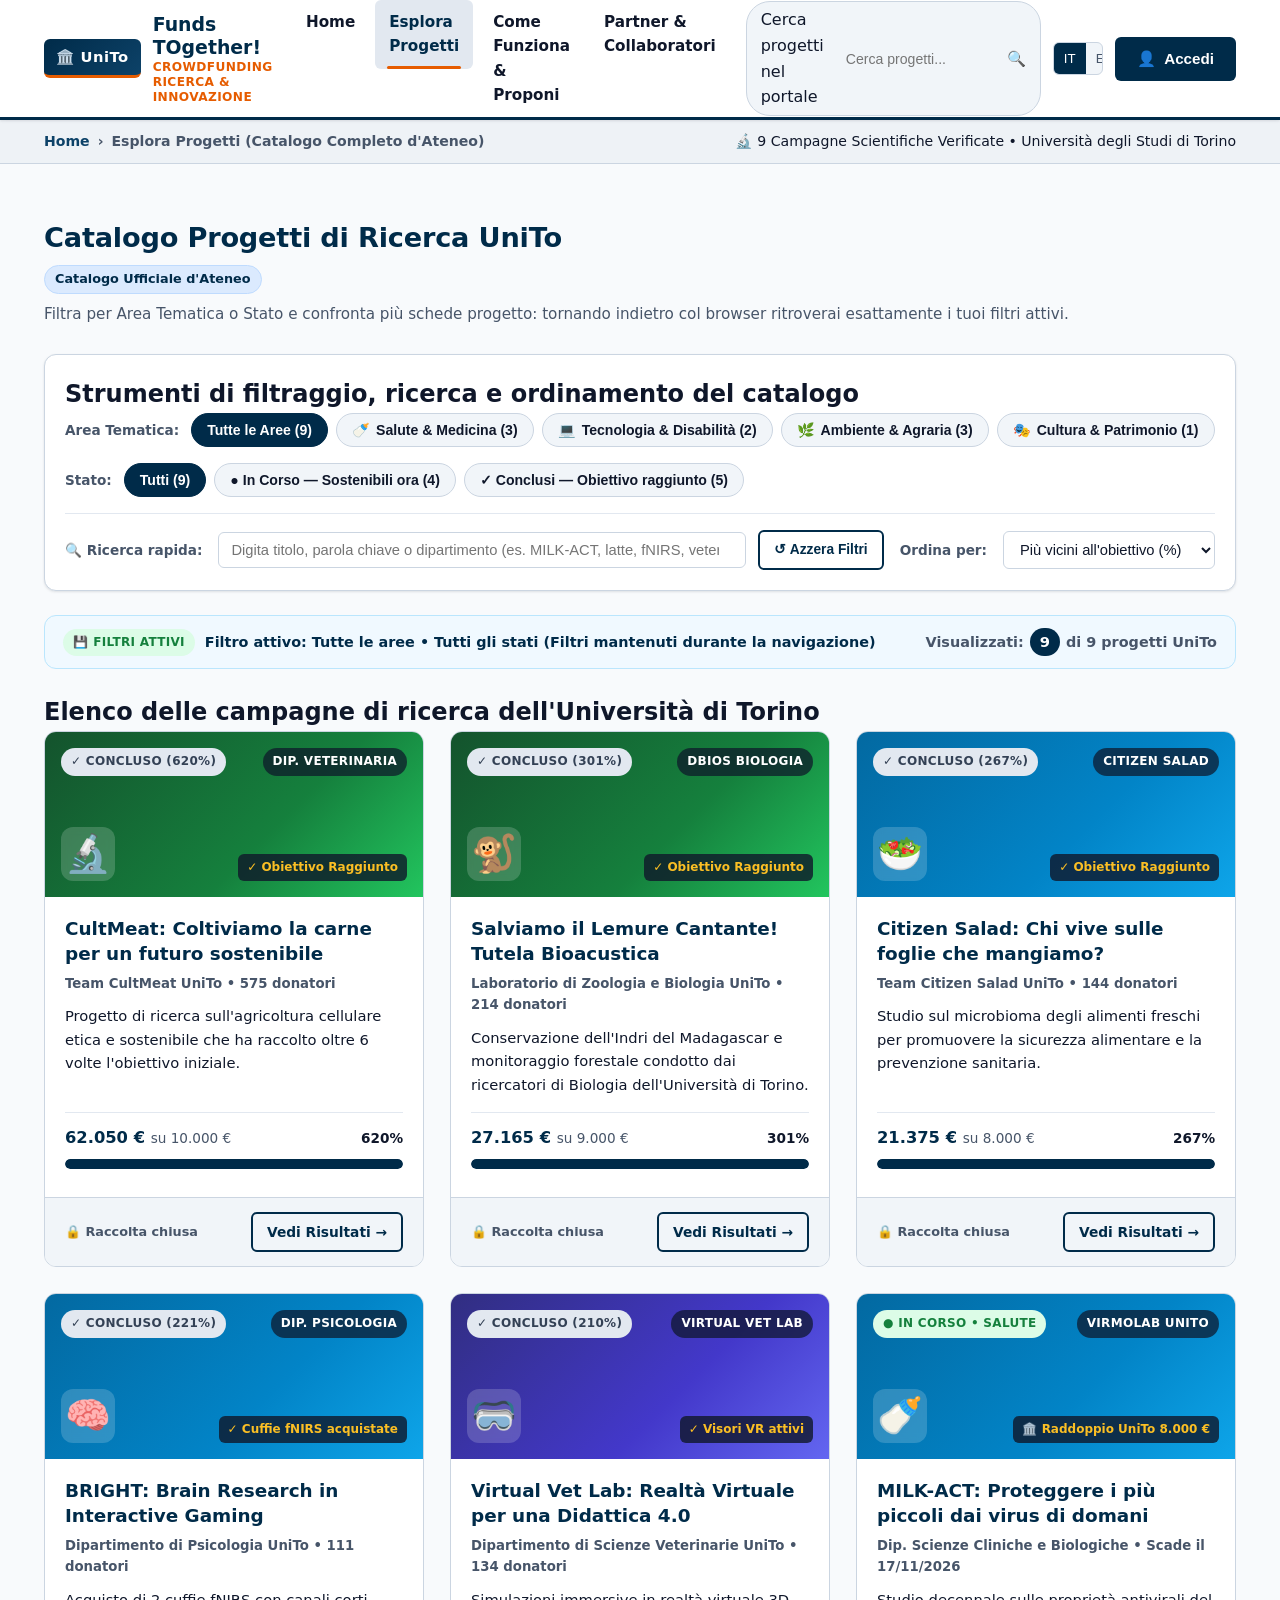
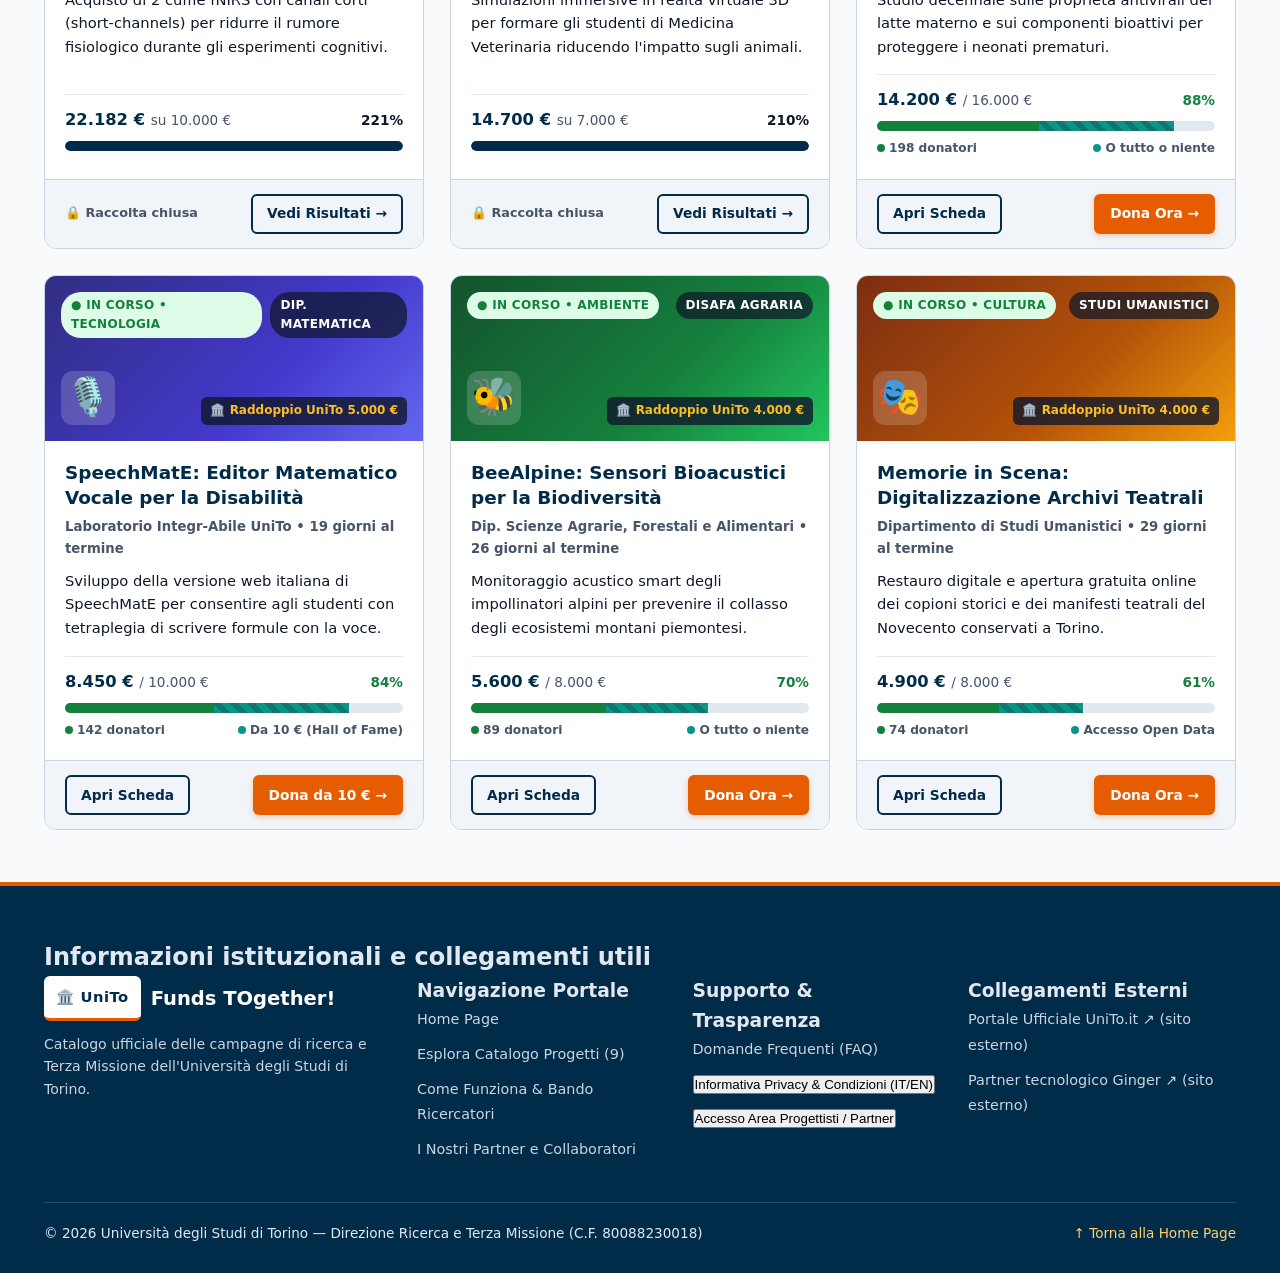
==== commit bfe63979: "Update catalogo.html" ====
--- a/catalogo.html
+++ b/catalogo.html
@@ -6,7 +6,7 @@
   <title>Esplora Progetti (Catalogo) | UniTo Crowd — Funds TOgether</title>
   <link rel="stylesheet" href="style.css">
   <style>
-    /* Stili specifici potenziati per il Catalogo V2 */
+    /* Stili specifici per il Catalogo Progetti */
     .catalog-status-strip {
       background-color: #f0f9ff;
       border: 1.5px solid #bae6fd;
@@ -64,16 +64,16 @@
 </head>
 <body>
 
-  <!-- Skip-link per accessibilità da tastiera (WCAG 2.1) -->
+  <!-- Skip-link per accessibilità da tastiera (WCAG 2.2 - 2.4.1) -->
   <a href="#main-content" class="skip-link" data-it="Salta al catalogo progetti" data-en="Skip to projects catalog">Salta al catalogo progetti</a>
 
-  <!-- 1. HEADER UNIFICATO STICKY (Risolve H4, H7, H8) -->
+  <!-- HEADER ISTITUZIONALE UNIFICATO STICKY -->
   <header class="site-header">
     <div class="container header-inner">
-      <a href="index.html" class="brand-logo" aria-label="UniTo Crowd Funds TOgether - Torna alla Home">
-        <span class="brand-badge">🏛️ UniTo</span>
+      <a href="index.html" class="brand-logo" aria-label="UniTo Crowd Funds TOgether - Torna alla Home Page">
+        <span class="brand-badge"><span aria-hidden="true">🏛️</span> UniTo</span>
         <div>
-          Funds TOgether!
+          <span lang="en">Funds TOgether!</span>
           <span class="brand-sub" data-it="Crowdfunding Ricerca & Innovazione" data-en="Research & Innovation Crowdfunding">Crowdfunding Ricerca & Innovazione</span>
         </div>
       </a>
@@ -81,34 +81,36 @@
       <nav class="main-nav" aria-label="Menu Principale">
         <ul>
           <li><a href="index.html" data-it="Home" data-en="Home">Home</a></li>
-          <li><a href="catalogo.html" class="active" data-it="Esplora Progetti" data-en="Explore Projects">Esplora Progetti</a></li>
+          <li><a href="catalogo.html" class="active" aria-current="page" data-it="Esplora Progetti" data-en="Explore Projects">Esplora Progetti</a></li>
           <li><a href="proponi.html" data-it="Come Funziona & Proponi" data-en="How It Works & Apply">Come Funziona & Proponi</a></li>
           <li><a href="partner.html" data-it="Partner & Collaboratori" data-en="Partners & Network">Partner & Collaboratori</a></li>
         </ul>
       </nav>
 
       <div class="header-actions">
-        <form id="header-search-form" class="header-search" role="search">
+        <form id="header-search-form" class="header-search" role="search" aria-label="Ricerca rapida progetti">
+          <label for="header-search-input" class="sr-only" data-it="Cerca progetti nel portale" data-en="Search projects in the portal">Cerca progetti nel portale</label>
           <input type="search" id="header-search-input"
                  placeholder="Cerca progetti..."
                  data-placeholder-it="Cerca progetti..."
-                 data-placeholder-en="Search projects..."
-                 aria-label="Cerca progetti">
-          <button type="submit" aria-label="Avvia ricerca">🔍</button>
+                 data-placeholder-en="Search projects...">
+          <button type="submit" aria-label="Avvia ricerca"><span aria-hidden="true">🔍</span></button>
         </form>
 
-        <div class="lang-switch" role="group" aria-label="Selettore lingua IT / EN">
-          <button type="button" class="lang-btn active" data-lang="it">IT</button>
-          <button type="button" class="lang-btn" data-lang="en">EN</button>
-        </div>
-
-        <button type="button" class="btn btn-secondary" data-open-login
-                data-it="👤 Accedi" data-en="👤 Sign In">👤 Accedi</button>
+        <div class="lang-switch" role="group" aria-label="Selettore lingua / Language selector">
+          <button type="button" class="lang-btn active" data-lang="it" aria-pressed="true" aria-label="Lingua Italiana">IT</button>
+          <button type="button" class="lang-btn" data-lang="en" aria-pressed="false" aria-label="English Language">EN</button>
+        </div>
+
+        <button type="button" class="btn btn-secondary" data-open-login>
+          <span aria-hidden="true">👤</span>
+          <span data-it="Accedi" data-en="Sign In">Accedi</span>
+        </button>
       </div>
     </div>
   </header>
 
-  <!-- 2. BREADCRUMBS STANDARDIZZATE IN SOLO TESTO (Risolve H1 e H4) -->
+  <!-- BARRA DI ORIENTAMENTO BREADCRUMBS -->
   <nav class="breadcrumbs-bar" aria-label="Percorso di navigazione">
     <div class="container breadcrumbs-inner">
       <ol class="breadcrumbs-list">
@@ -117,68 +119,71 @@
           Esplora Progetti (Catalogo Completo d'Ateneo)
         </li>
       </ol>
-      <span style="font-size:0.8rem; color:var(--text-muted); font-weight:600;"
-            data-it="✓ Paginazione fluida senza blocchi forzati (Euristica 7)"
-            data-en="✓ Smooth catalog view without forced scroll jumps (Heuristic 7)">
-        ✓ Paginazione fluida senza blocchi forzati (Euristica 7)
+      <span class="breadcrumbs-meta">
+        <span aria-hidden="true">🔬</span>
+        <span data-it="9 Campagne Scientifiche Verificate • Università degli Studi di Torino"
+              data-en="9 Verified Scientific Campaigns • University of Turin">
+          9 Campagne Scientifiche Verificate • Università degli Studi di Torino
+        </span>
       </span>
     </div>
   </nav>
 
-  <main id="main-content" class="section">
+  <main id="main-content" class="section" tabindex="-1">
     <div class="container">
 
-      <!-- INTESTAZIONE CATALOGO + BARRA DI VERIFICA RAPIDA EMPTY STATE (Task 2) -->
+      <!-- INTESTAZIONE CATALOGO -->
       <div class="section-header">
         <div>
           <h1 class="section-title" data-it="Catalogo Progetti di Ricerca UniTo" data-en="UniTo Scientific Research Catalog">
             Catalogo Progetti di Ricerca UniTo
           </h1>
           <p class="section-criteria">
-            <span class="criteria-pill" data-it="✓ Controllo & Efficienza (H3, H7)" data-en="✓ User Control & Efficiency (H3, H7)">
-              ✓ Controllo & Efficienza (H3, H7)
+            <span class="criteria-pill" data-it="Catalogo Ufficiale d'Ateneo" data-en="Official University Catalog">
+              Catalogo Ufficiale d'Ateneo
             </span>
-            <span data-it="Filtra per Dipartimento o Stato e confronta più schede: tornando indietro col browser ritroverai esattamente i tuoi filtri attivi."
-                  data-en="Filter by Department or Status and compare multiple projects: clicking browser Back preserves your exact active filters.">
-              Filtra per Dipartimento o Stato e confronta più schede: tornando indietro col browser ritroverai esattamente i tuoi filtri attivi.
+            <span data-it="Filtra per Area Tematica o Stato e confronta più schede progetto: tornando indietro col browser ritroverai esattamente i tuoi filtri attivi."
+                  data-en="Filter by Research Area or Status and compare multiple projects: clicking browser Back preserves your exact active filters.">
+              Filtra per Area Tematica o Stato e confronta più schede progetto: tornando indietro col browser ritroverai esattamente i tuoi filtri attivi.
             </span>
           </p>
         </div>
-
-        <!-- Bottone rapido per testare l'Empty State durante la valutazione (Risolve H9 Pag. 48-49) -->
-        <button type="button" id="test-empty-state-btn" class="btn btn-outline" style="font-size:0.85rem;"
-                data-it="🧪 Simula Ricerca Fallita (Test Empty State H9)"
-                data-en="🧪 Simulate Failed Search (Test Empty State H9)">
-          🧪 Simula Ricerca Fallita (Test Empty State H9)
-        </button>
       </div>
 
-      <!-- 3. TOOLBAR DI FILTRAGGIO MULTIDIMENSIONALE E ORDINAMENTO (Risolve H7 Pag. 37-38 e H8 Pag. 47) -->
-      <section class="catalog-toolbar" aria-label="Strumenti di filtraggio e ordinamento del catalogo">
+      <!-- TOOLBAR DI FILTRAGGIO MULTIDIMENSIONALE E ORDINAMENTO -->
+      <section class="catalog-toolbar" aria-labelledby="toolbar-heading">
+        <h2 id="toolbar-heading" class="sr-only" data-it="Strumenti di filtraggio, ricerca e ordinamento del catalogo" data-en="Catalog filtering, search, and sorting tools">
+          Strumenti di filtraggio, ricerca e ordinamento del catalogo
+        </h2>
+
         <div class="toolbar-row">
-          <!-- Filtro Area / Dipartimento con conteggio preventivo (Information Scent) -->
+          <!-- Filtro Area / Dipartimento -->
           <div class="filter-pills" role="group" aria-label="Filtra per area tematica o dipartimento">
             <span class="filter-label" data-it="Area Tematica:" data-en="Research Area:">Area Tematica:</span>
-            <button type="button" class="pill-btn active" data-filter-cat="all"
+            <button type="button" class="pill-btn active" data-filter-cat="all" aria-pressed="true"
                     data-it="Tutte le Aree (9)" data-en="All Areas (9)">Tutte le Aree (9)</button>
-            <button type="button" class="pill-btn" data-filter-cat="salute"
-                    data-it="🍼 Salute & Medicina (3)" data-en="🍼 Health & Medicine (3)">🍼 Salute & Medicina (3)</button>
-            <button type="button" class="pill-btn" data-filter-cat="tecnologia"
-                    data-it="💻 Tecnologia & Disabilità (2)" data-en="💻 Tech & Accessibility (2)">💻 Tecnologia & Disabilità (2)</button>
-            <button type="button" class="pill-btn" data-filter-cat="ambiente"
-                    data-it="🌿 Ambiente & Agraria (3)" data-en="🌿 Environment & Agri (3)">🌿 Ambiente & Agraria (3)</button>
-            <button type="button" class="pill-btn" data-filter-cat="cultura"
-                    data-it="🎭 Cultura & Patrimonio (1)" data-en="🎭 Culture & Heritage (1)">🎭 Cultura & Patrimonio (1)</button>
+            <button type="button" class="pill-btn" data-filter-cat="salute" aria-pressed="false">
+              <span aria-hidden="true">🍼</span> <span data-it="Salute & Medicina (3)" data-en="Health & Medicine (3)">Salute & Medicina (3)</span>
+            </button>
+            <button type="button" class="pill-btn" data-filter-cat="tecnologia" aria-pressed="false">
+              <span aria-hidden="true">💻</span> <span data-it="Tecnologia & Disabilità (2)" data-en="Tech & Accessibility (2)">Tecnologia & Disabilità (2)</span>
+            </button>
+            <button type="button" class="pill-btn" data-filter-cat="ambiente" aria-pressed="false">
+              <span aria-hidden="true">🌿</span> <span data-it="Ambiente & Agraria (3)" data-en="Environment & Agri (3)">Ambiente & Agraria (3)</span>
+            </button>
+            <button type="button" class="pill-btn" data-filter-cat="cultura" aria-pressed="false">
+              <span aria-hidden="true">🎭</span> <span data-it="Cultura & Patrimonio (1)" data-en="Culture & Heritage (1)">Cultura & Patrimonio (1)</span>
+            </button>
           </div>
 
-          <!-- Filtro Stato della Campagna (Evita la collisione CSS tra header "In corso" e "Conclusi" - H8) -->
+          <!-- Filtro Stato della Campagna -->
           <div class="filter-pills" role="group" aria-label="Filtra per stato della campagna">
             <span class="filter-label" data-it="Stato:" data-en="Status:">Stato:</span>
-            <button type="button" class="pill-btn active" data-filter-status="all"
+            <button type="button" class="pill-btn active" data-filter-status="all" aria-pressed="true"
                     data-it="Tutti (9)" data-en="All (9)">Tutti (9)</button>
-            <button type="button" class="pill-btn" data-filter-status="active"
+            <button type="button" class="pill-btn" data-filter-status="active" aria-pressed="false"
                     data-it="● In Corso — Sostenibili ora (4)" data-en="● Active — Support now (4)">● In Corso — Sostenibili ora (4)</button>
-            <button type="button" class="pill-btn" data-filter-status="closed"
+            <button type="button" class="pill-btn" data-filter-status="closed" aria-pressed="false"
                     data-it="✓ Conclusi — Obiettivo raggiunto (5)" data-en="✓ Completed — Goal reached (5)">✓ Conclusi — Obiettivo raggiunto (5)</button>
           </div>
         </div>
@@ -186,7 +191,9 @@
         <!-- Seconda riga Toolbar: Ricerca testuale live + Ordinamento -->
         <div class="toolbar-row" style="margin-top:16px; padding-top:16px; border-top:1px solid #e2e8f0;">
           <div class="toolbar-controls" style="flex-grow:1;">
-            <label for="catalog-search" class="filter-label" data-it="🔍 Ricerca rapida:" data-en="🔍 Quick search:">🔍 Ricerca rapida:</label>
+            <label for="catalog-search" class="filter-label">
+              <span aria-hidden="true">🔍</span> <span data-it="Ricerca rapida:" data-en="Quick search:">Ricerca rapida:</span>
+            </label>
             <input type="search" id="catalog-search" class="input-control" style="min-width:280px; flex-grow:1;"
                    placeholder="Digita titolo, parola chiave o dipartimento (es. MILK-ACT, latte, fNIRS, veterinaria)..."
                    data-placeholder-it="Digita titolo, parola chiave o dipartimento (es. MILK-ACT, latte, fNIRS, veterinaria)..."
@@ -208,11 +215,11 @@
         </div>
       </section>
 
-      <!-- 4. BARRA DI FEEDBACK STATO SISTEMA E PERSISTENZA SESSIONSTORAGE (Risolve H1 e H3 Gravità 4) -->
-      <div class="catalog-status-strip" role="status" aria-live="polite">
+      <!-- BARRA DI FEEDBACK STATO SISTEMA E PERSISTENZA FILTRI -->
+      <div class="catalog-status-strip" role="status" aria-live="polite" aria-atomic="true">
         <div class="status-left">
-          <span class="badge badge-active" data-it="💾 Stato Navigazione Salvato" data-en="💾 Navigation State Saved">
-            💾 Stato Navigazione Salvato
+          <span class="badge badge-active">
+            <span aria-hidden="true">💾</span> <span data-it="Filtri Attivi" data-en="Active Filters">Filtri Attivi</span>
           </span>
           <span id="active-filters-summary" class="status-summary-text"
                 data-it="Filtro attivo: Tutte le aree • Tutti gli stati (I filtri restano salvati tornando indietro da una scheda progetto)"
@@ -227,28 +234,28 @@
         </div>
       </div>
 
-      <!-- 5. EMPTY STATE V2 ILLUSTRATO CON SVG E CHIP DI RICERCA SUGGERITA (Risolve H9 Pag. 48-49 Assignment 1) -->
+      <!-- EMPTY STATE CON ILLUSTRAZIONE SVG E PAROLE CHIAVE SUGGERITE -->
       <div id="catalog-empty-state" class="empty-state-box" style="display:none;" role="status" aria-live="polite">
         <div class="empty-svg-wrapper" aria-hidden="true">
-          <svg width="48" height="48" viewBox="0 0 24 24" fill="none" stroke="currentColor" stroke-width="2" stroke-linecap="round" stroke-linejoin="round">
+          <svg width="48" height="48" viewBox="0 0 24 24" fill="none" stroke="currentColor" stroke-width="2" stroke-linecap="round" stroke-linejoin="round" focusable="false">
             <circle cx="11" cy="11" r="8"></circle>
             <line x1="21" y1="21" x2="16.65" y2="16.65"></line>
             <line x1="8" y1="11" x2="14" y2="11"></line>
           </svg>
         </div>
 
-        <h3>
+        <h2 style="color:var(--unito-navy); font-size:1.4rem; margin-bottom:8px;">
           <span data-it="Spiacenti, non abbiamo trovato progetti per " data-en="Sorry, no projects found matching ">Spiacenti, non abbiamo trovato progetti per </span>
           "<span id="empty-query-text" style="color:var(--accent-orange);"></span>"
-        </h3>
+        </h2>
         <p style="color:var(--text-muted); max-width:540px; margin:0 auto;"
-           data-it="Nessun vicolo cieco! Il sistema ha intercettato la ricerca senza risultati e ti propone tre modi immediati per proseguire l'esplorazione (Euristica 9):"
-           data-en="No dead ends! The system caught the empty search result and offers immediate ways to continue exploring (Heuristic 9):">
-          Nessun vicolo cieco! Il sistema ha intercettato la ricerca senza risultati e ti propone tre modi immediati per proseguire l'esplorazione (Euristica 9):
+           data-it="La ricerca non ha restituito risultati con i parametri attuali. Ecco alcuni suggerimenti per trovare subito la campagna di tuo interesse:"
+           data-en="Your search returned no results with the current parameters. Here are some suggestions to quickly find the campaign you are looking for:">
+          La ricerca non ha restituito risultati con i parametri attuali. Ecco alcuni suggerimenti per trovare subito la campagna di tuo interesse:
         </p>
 
         <div class="empty-state-tips">
-          <strong data-it="💡 Come superare l'ostacolo:" data-en="💡 How to recover from this search:">💡 Come superare l'ostacolo:</strong>
+          <strong><span aria-hidden="true">💡</span> <span data-it="Consigli di ricerca:" data-en="Search tips:">Consigli di ricerca:</span></strong>
           <ul style="margin-top:6px; padding-left:20px;">
             <li data-it="Verifica l'ortografia della parola inserita nella barra di ricerca."
                 data-en="Check the spelling of the keyword typed in the search box.">
@@ -267,17 +274,16 @@
 
         <!-- Scorciatoie cliccabili per uscire immediatamente dall'Empty State -->
         <div class="empty-quick-tags">
-          <strong style="font-size:0.88rem; color:var(--unito-navy);"
-                  data-it="🔎 Prova subito con un clic una ricerca valida:"
-                  data-en="🔎 Try a valid search with one click:">
-            🔎 Prova subito con un clic una ricerca valida:
+          <strong style="font-size:0.88rem; color:var(--unito-navy);">
+            <span aria-hidden="true">🔎</span>
+            <span data-it="Ricerche frequenti nel portale:" data-en="Popular searches on the portal:">Ricerche frequenti nel portale:</span>
           </strong>
           <div class="filter-pills" style="justify-content:center; margin-top:10px;">
-            <button type="button" class="pill-btn" data-quick-query="latte">🍼 "latte materno"</button>
-            <button type="button" class="pill-btn" data-quick-query="disabilità">🎙️ "disabilità"</button>
-            <button type="button" class="pill-btn" data-quick-query="fNIRS">🧠 "fNIRS"</button>
-            <button type="button" class="pill-btn" data-quick-query="carne">🔬 "carne"</button>
-            <button type="button" class="pill-btn" data-quick-query="veterinaria">🐾 "veterinaria"</button>
+            <button type="button" class="pill-btn" data-quick-query="latte"><span aria-hidden="true">🍼</span> "latte materno"</button>
+            <button type="button" class="pill-btn" data-quick-query="disabilità"><span aria-hidden="true">🎙️</span> "disabilità"</button>
+            <button type="button" class="pill-btn" data-quick-query="fNIRS"><span aria-hidden="true">🧠</span> "fNIRS"</button>
+            <button type="button" class="pill-btn" data-quick-query="carne"><span aria-hidden="true">🔬</span> "carne"</button>
+            <button type="button" class="pill-btn" data-quick-query="veterinaria"><span aria-hidden="true">🐾</span> "veterinaria"</button>
           </div>
         </div>
 
@@ -290,426 +296,464 @@
         </div>
       </div>
 
-      <!-- 6. GRIGLIA COMPLETA A 9 PROGETTI UNITO (Senza tasto "Altri" da 4 card né scroll forzato - Risolve H7 Pag. 37) -->
-      <div id="catalog-projects-grid" class="projects-grid">
-
-        <!-- CARD 1: MILK-ACT (Attivo • Salute & Medicina — Scelta di Elena) -->
-        <article class="project-card" data-cat="salute" data-status="active" data-raised="14200" data-pct="88" data-order="9">
-          <div class="card-visual visual-med">
-            <div class="card-badges">
-              <span class="badge badge-active" data-it="● In Corso • Salute" data-en="● Active • Health">● In Corso • Salute</span>
-              <span class="badge badge-dept">VIRMOLAB UniTo</span>
-            </div>
-            <div class="card-visual-bottom">
-              <div class="card-visual-icon" aria-hidden="true">🍼</div>
-              <span class="card-match-tag" data-it="🏛️ Raddoppio UniTo 8.000 €" data-en="🏛️ UniTo Match €8,000">🏛️ Raddoppio UniTo 8.000 €</span>
-            </div>
-          </div>
-          <div class="card-body">
-            <h3 class="card-title">
-              <a href="progetto.html?proj=milk-act"
-                 data-it="MILK-ACT: Proteggere i più piccoli dai virus di domani"
-                 data-en="MILK-ACT: Protecting Newborns from Tomorrow's Viruses">
-                MILK-ACT: Proteggere i più piccoli dai virus di domani
-              </a>
-            </h3>
-            <p class="card-author"
-               data-it="Dip. Scienze Cliniche e Biologiche • Scade il 17/11/2026"
-               data-en="Dept. Clinical & Biological Sciences • Ends 17/11/2026">
-              Dip. Scienze Cliniche e Biologiche • Scade il 17/11/2026
-            </p>
-            <p class="card-desc"
-               data-it="Studio decennale sulle proprietà antivirali del latte materno e sui componenti bioattivi per proteggere i neonati prematuri."
-               data-en="Decade-long study on the antiviral properties of human milk and bioactive components to protect premature infants.">
-              Studio decennale sulle proprietà antivirali del latte materno e sui componenti bioattivi per proteggere i neonati prematuri.
-            </p>
-            <div class="progress-box">
-              <div class="progress-stats">
-                <span class="stat-raised">14.200 € <small style="font-weight:500; color:var(--text-muted);">/ 16.000 €</small></span>
-                <strong style="color:var(--success-green);">88%</strong>
-              </div>
-              <div class="progress-bar-bg">
-                <div class="progress-bar-fill" style="width:48%;"></div>
-                <div class="progress-bar-match" style="width:40%;"></div>
-              </div>
-              <div class="progress-legend">
-                <span><i class="dot dot-comm"></i>198 donatori</span>
-                <span><i class="dot dot-match"></i>O tutto o niente</span>
-              </div>
-            </div>
-          </div>
-          <div class="card-footer">
-            <a href="progetto.html?proj=milk-act" class="btn btn-outline" data-it="Apri Scheda" data-en="Open Project">Apri Scheda</a>
-            <a href="checkout.html?amount=50" class="btn btn-primary" data-it="Dona Ora →" data-en="Donate Now →">Dona Ora →</a>
-          </div>
-        </article>
-
-        <!-- CARD 2: SpeechMatE (Attivo • Tecnologia & Disabilità — Scelta di Lorenzo) -->
-        <article class="project-card" data-cat="tecnologia" data-status="active" data-raised="8450" data-pct="84" data-order="8">
-          <div class="card-visual visual-tech">
-            <div class="card-badges">
-              <span class="badge badge-active" data-it="● In Corso • Tecnologia" data-en="● Active • Tech">● In Corso • Tecnologia</span>
-              <span class="badge badge-dept">Dip. Matematica</span>
-            </div>
-            <div class="card-visual-bottom">
-              <div class="card-visual-icon" aria-hidden="true">🎙️</div>
-              <span class="card-match-tag" data-it="🏛️ Raddoppio UniTo 5.000 €" data-en="🏛️ UniTo Match €5,000">🏛️ Raddoppio UniTo 5.000 €</span>
-            </div>
-          </div>
-          <div class="card-body">
-            <h3 class="card-title">
-              <a href="progetto.html?proj=speechmate"
-                 data-it="SpeechMatE: Editor Matematico Vocale per la Disabilità"
-                 data-en="SpeechMatE: Voice-Driven Math Editor for Accessibility">
-                SpeechMatE: Editor Matematico Vocale per la Disabilità
-              </a>
-            </h3>
-            <p class="card-author"
-               data-it="Laboratorio Integr-Abile UniTo • 19 giorni al termine"
-               data-en="Integr-Abile Lab UniTo • 19 days left">
-              Laboratorio Integr-Abile UniTo • 19 giorni al termine
-            </p>
-            <p class="card-desc"
-               data-it="Sviluppo della versione web italiana di SpeechMatE per consentire agli studenti con tetraplegia di scrivere formule con la voce."
-               data-en="Development of the web version of SpeechMatE allowing students with tetraplegia to write mathematical formulas by voice.">
-              Sviluppo della versione web italiana di SpeechMatE per consentire agli studenti con tetraplegia di scrivere formule con la voce.
-            </p>
-            <div class="progress-box">
-              <div class="progress-stats">
-                <span class="stat-raised">8.450 € <small style="font-weight:500; color:var(--text-muted);">/ 10.000 €</small></span>
-                <strong style="color:var(--success-green);">84%</strong>
-              </div>
-              <div class="progress-bar-bg">
-                <div class="progress-bar-fill" style="width:44%;"></div>
-                <div class="progress-bar-match" style="width:40%;"></div>
-              </div>
-              <div class="progress-legend">
-                <span><i class="dot dot-comm"></i>142 donatori</span>
-                <span><i class="dot dot-match"></i>Da 10 € (Hall of Fame)</span>
-              </div>
-            </div>
-          </div>
-          <div class="card-footer">
-            <a href="progetto.html?proj=speechmate" class="btn btn-outline" data-it="Apri Scheda" data-en="Open Project">Apri Scheda</a>
-            <a href="checkout.html?amount=10" class="btn btn-primary" data-it="Dona da 10 € →" data-en="Donate €10 →">Dona da 10 € →</a>
-          </div>
-        </article>
-
-        <!-- CARD 3: BeeAlpine (Attivo • Ambiente & Agraria — Ambito di Chiara) -->
-        <article class="project-card" data-cat="ambiente" data-status="active" data-raised="5600" data-pct="70" data-order="7">
-          <div class="card-visual visual-env">
-            <div class="card-badges">
-              <span class="badge badge-active" data-it="● In Corso • Ambiente" data-en="● Active • Environment">● In Corso • Ambiente</span>
-              <span class="badge badge-dept">DISAFA Agraria</span>
-            </div>
-            <div class="card-visual-bottom">
-              <div class="card-visual-icon" aria-hidden="true">🐝</div>
-              <span class="card-match-tag" data-it="🏛️ Raddoppio UniTo 4.000 €" data-en="🏛️ UniTo Match €4,000">🏛️ Raddoppio UniTo 4.000 €</span>
-            </div>
-          </div>
-          <div class="card-body">
-            <h3 class="card-title">
-              <a href="progetto.html?proj=milk-act"
-                 data-it="BeeAlpine: Sensori Bioacustici per la Biodiversità"
-                 data-en="BeeAlpine: Bioacoustic Sensors for Alpine Biodiversity">
-                BeeAlpine: Sensori Bioacustici per la Biodiversità
-              </a>
-            </h3>
-            <p class="card-author"
-               data-it="Dip. Scienze Agrarie, Forestali e Alimentari • 26 giorni al termine"
-               data-en="Dept. Agricultural, Forest & Food Sciences • 26 days left">
-              Dip. Scienze Agrarie, Forestali e Alimentari • 26 giorni al termine
-            </p>
-            <p class="card-desc"
-               data-it="Monitoraggio acustico smart degli impollinatori alpini per prevenire il collasso degli ecosistemi montani piemontesi."
-               data-en="Smart acoustic monitoring of alpine pollinators to prevent the collapse of Piedmont mountain ecosystems.">
-              Monitoraggio acustico smart degli impollinatori alpini per prevenire il collasso degli ecosistemi montani piemontesi.
-            </p>
-            <div class="progress-box">
-              <div class="progress-stats">
-                <span class="stat-raised">5.600 € <small style="font-weight:500; color:var(--text-muted);">/ 8.000 €</small></span>
-                <strong style="color:var(--success-green);">70%</strong>
-              </div>
-              <div class="progress-bar-bg">
-                <div class="progress-bar-fill" style="width:40%;"></div>
-                <div class="progress-bar-match" style="width:30%;"></div>
-              </div>
-              <div class="progress-legend">
-                <span><i class="dot dot-comm"></i>89 donatori</span>
-                <span><i class="dot dot-match"></i>O tutto o niente</span>
-              </div>
-            </div>
-          </div>
-          <div class="card-footer">
-            <a href="progetto.html?proj=milk-act" class="btn btn-outline" data-it="Apri Scheda" data-en="Open Project">Apri Scheda</a>
-            <a href="checkout.html?amount=25" class="btn btn-primary" data-it="Dona Ora →" data-en="Donate Now →">Dona Ora →</a>
-          </div>
-        </article>
-
-        <!-- CARD 4: Memorie in Scena (Attivo • Cultura & Patrimonio) -->
-        <article class="project-card" data-cat="cultura" data-status="active" data-raised="4900" data-pct="61" data-order="6">
-          <div class="card-visual visual-cult">
-            <div class="card-badges">
-              <span class="badge badge-active" data-it="● In Corso • Cultura" data-en="● Active • Culture">● In Corso • Cultura</span>
-              <span class="badge badge-dept">Studi Umanistici</span>
-            </div>
-            <div class="card-visual-bottom">
-              <div class="card-visual-icon" aria-hidden="true">🎭</div>
-              <span class="card-match-tag" data-it="🏛️ Raddoppio UniTo 4.000 €" data-en="🏛️ UniTo Match €4,000">🏛️ Raddoppio UniTo 4.000 €</span>
-            </div>
-          </div>
-          <div class="card-body">
-            <h3 class="card-title">
-              <a href="progetto.html?proj=milk-act"
-                 data-it="Memorie in Scena: Digitalizzazione Archivi Teatrali"
-                 data-en="Stage Memories: Theatrical Archives Digitization">
-                Memorie in Scena: Digitalizzazione Archivi Teatrali
-              </a>
-            </h3>
-            <p class="card-author"
-               data-it="Dipartimento di Studi Umanistici • 29 giorni al termine"
-               data-en="Department of Humanities • 29 days left">
-              Dipartimento di Studi Umanistici • 29 giorni al termine
-            </p>
-            <p class="card-desc"
-               data-it="Restauro digitale e apertura gratuita online dei copioni storici e dei manifesti teatrali del Novecento conservati a Torino."
-               data-en="Digital restoration and open-access publication of 20th-century historical scripts preserved in Turin.">
-              Restauro digitale e apertura gratuita online dei copioni storici e dei manifesti teatrali del Novecento conservati a Torino.
-            </p>
-            <div class="progress-box">
-              <div class="progress-stats">
-                <span class="stat-raised">4.900 € <small style="font-weight:500; color:var(--text-muted);">/ 8.000 €</small></span>
-                <strong style="color:var(--success-green);">61%</strong>
-              </div>
-              <div class="progress-bar-bg">
-                <div class="progress-bar-fill" style="width:36%;"></div>
-                <div class="progress-bar-match" style="width:25%;"></div>
-              </div>
-              <div class="progress-legend">
-                <span><i class="dot dot-comm"></i>74 donatori</span>
-                <span><i class="dot dot-match"></i>Accesso Open Data</span>
-              </div>
-            </div>
-          </div>
-          <div class="card-footer">
-            <a href="progetto.html?proj=milk-act" class="btn btn-outline" data-it="Apri Scheda" data-en="Open Project">Apri Scheda</a>
-            <a href="checkout.html?amount=25" class="btn btn-primary" data-it="Dona Ora →" data-en="Donate Now →">Dona Ora →</a>
-          </div>
-        </article>
-
-        <!-- CARD 5: CultMeat (Concluso • Ambiente & Agraria — Da Pag. 20 Assignment 1) -->
-        <article class="project-card" data-cat="ambiente" data-status="closed" data-raised="62050" data-pct="620" data-order="5">
-          <div class="card-visual visual-env">
-            <div class="card-badges">
-              <span class="badge badge-closed" data-it="✓ Concluso (620%)" data-en="✓ Completed (620%)">✓ Concluso (620%)</span>
-              <span class="badge badge-dept">Dip. Veterinaria</span>
-            </div>
-            <div class="card-visual-bottom">
-              <div class="card-visual-icon" aria-hidden="true">🔬</div>
-              <span class="card-match-tag" data-it="✓ Obiettivo Raggiunto" data-en="✓ Goal Reached">✓ Obiettivo Raggiunto</span>
-            </div>
-          </div>
-          <div class="card-body">
-            <h3 class="card-title">
-              <a href="progetto.html?proj=bright"
-                 data-it="CultMeat: Coltiviamo la carne per un futuro sostenibile"
-                 data-en="CultMeat: Cultivating Meat for a Sustainable Future">
-                CultMeat: Coltiviamo la carne per un futuro sostenibile
-              </a>
-            </h3>
-            <p class="card-author">Team CultMeat UniTo • 575 donatori</p>
-            <p class="card-desc"
-               data-it="Progetto di ricerca sull'agricoltura cellulare etica e sostenibile che ha raccolto oltre 6 volte l'obiettivo iniziale."
-               data-en="Cellular agriculture research project that raised more than 6 times its initial target thanks to citizens.">
-              Progetto di ricerca sull'agricoltura cellulare etica e sostenibile che ha raccolto oltre 6 volte l'obiettivo iniziale.
-            </p>
-            <div class="progress-box">
-              <div class="progress-stats">
-                <span class="stat-raised">62.050 € <small style="font-weight:500; color:var(--text-muted);">su 10.000 €</small></span>
-                <strong>620%</strong>
-              </div>
-              <div class="progress-bar-bg"><div class="progress-bar-fill closed" style="width:100%;"></div></div>
-            </div>
-          </div>
-          <div class="card-footer">
-            <span style="font-size:0.8rem; color:var(--text-muted); font-weight:700;"
-                  data-it="🔒 Raccolta chiusa" data-en="🔒 Funding closed">🔒 Raccolta chiusa</span>
-            <a href="progetto.html?proj=bright" class="btn btn-outline" data-it="Vedi Risultati →" data-en="View Results →">Vedi Risultati →</a>
-          </div>
-        </article>
-
-        <!-- CARD 6: BRIGHT (Concluso • Salute & Psicologia — Progetto seguito da Marc, Pag. 20 e 25 Assignment 1) -->
-        <article class="project-card" data-cat="salute" data-status="closed" data-raised="22182" data-pct="221" data-order="4">
-          <div class="card-visual visual-med">
-            <div class="card-badges">
-              <span class="badge badge-closed" data-it="✓ Concluso (221%)" data-en="✓ Completed (221%)">✓ Concluso (221%)</span>
-              <span class="badge badge-dept">Dip. Psicologia</span>
-            </div>
-            <div class="card-visual-bottom">
-              <div class="card-visual-icon" aria-hidden="true">🧠</div>
-              <span class="card-match-tag" data-it="✓ Cuffie fNIRS acquistate" data-en="✓ fNIRS Headsets bought">✓ Cuffie fNIRS acquistate</span>
-            </div>
-          </div>
-          <div class="card-body">
-            <h3 class="card-title">
-              <a href="progetto.html?proj=bright">BRIGHT: Brain Research in Interactive Gaming</a>
-            </h3>
-            <p class="card-author">Department of Psychology UniTo • 111 donatori</p>
-            <p class="card-desc"
-               data-it="Acquisto di 2 cuffie fNIRS con canali corti (short-channels) per ridurre il rumore fisiologico durante gli esperimenti cognitivi."
-               data-en="Purchase of 2 fNIRS headsets with short-channels to reduce physiological noise during cognitive experiments.">
-              Acquisto di 2 cuffie fNIRS con canali corti (short-channels) per ridurre il rumore fisiologico durante gli esperimenti cognitivi.
-            </p>
-            <div class="progress-box">
-              <div class="progress-stats">
-                <span class="stat-raised">22.182 € <small style="font-weight:500; color:var(--text-muted);">su 10.000 €</small></span>
-                <strong>221%</strong>
-              </div>
-              <div class="progress-bar-bg"><div class="progress-bar-fill closed" style="width:100%;"></div></div>
-            </div>
-          </div>
-          <div class="card-footer">
-            <span style="font-size:0.8rem; color:var(--text-muted); font-weight:700;"
-                  data-it="🔒 Raccolta chiusa" data-en="🔒 Funding closed">🔒 Raccolta chiusa</span>
-            <a href="progetto.html?proj=bright" class="btn btn-outline" data-it="Vedi Risultati →" data-en="View Results →">Vedi Risultati →</a>
-          </div>
-        </article>
-
-        <!-- CARD 7: Salviamo il Lemure Cantante (Concluso • Ambiente — Da Pag. 21 Assignment 1) -->
-        <article class="project-card" data-cat="ambiente" data-status="closed" data-raised="27165" data-pct="301" data-order="3">
-          <div class="card-visual visual-env">
-            <div class="card-badges">
-              <span class="badge badge-closed" data-it="✓ Concluso (301%)" data-en="✓ Completed (301%)">✓ Concluso (301%)</span>
-              <span class="badge badge-dept">DBIOS Biologia</span>
-            </div>
-            <div class="card-visual-bottom">
-              <div class="card-visual-icon" aria-hidden="true">🐒</div>
-              <span class="card-match-tag" data-it="✓ Obiettivo Raggiunto" data-en="✓ Goal Reached">✓ Obiettivo Raggiunto</span>
-            </div>
-          </div>
-          <div class="card-body">
-            <h3 class="card-title">
-              <a href="progetto.html?proj=bright"
-                 data-it="Salviamo il Lemure Cantante! Tutela Bioacustica"
-                 data-en="Save the Singing Lemur! Bioacoustic Conservation">
-                Salviamo il Lemure Cantante! Tutela Bioacustica
-              </a>
-            </h3>
-            <p class="card-author">Laboratorio di Zoologia e Biologia UniTo • 214 donatori</p>
-            <p class="card-desc"
-               data-it="Conservazione dell'Indri del Madagascar e monitoraggio forestale condotto dai ricercatori di Biologia dell'Università di Torino."
-               data-en="Conservation of the Indri lemur in Madagascar and forest monitoring led by University of Turin biology researchers.">
-              Conservazione dell'Indri del Madagascar e monitoraggio forestale condotto dai ricercatori di Biologia dell'Università di Torino.
-            </p>
-            <div class="progress-box">
-              <div class="progress-stats">
-                <span class="stat-raised">27.165 € <small style="font-weight:500; color:var(--text-muted);">su 9.000 €</small></span>
-                <strong>301%</strong>
-              </div>
-              <div class="progress-bar-bg"><div class="progress-bar-fill closed" style="width:100%;"></div></div>
-            </div>
-          </div>
-          <div class="card-footer">
-            <span style="font-size:0.8rem; color:var(--text-muted); font-weight:700;"
-                  data-it="🔒 Raccolta chiusa" data-en="🔒 Funding closed">🔒 Raccolta chiusa</span>
-            <a href="progetto.html?proj=bright" class="btn btn-outline" data-it="Vedi Risultati →" data-en="View Results →">Vedi Risultati →</a>
-          </div>
-        </article>
-
-        <!-- CARD 8: Citizen Salad (Concluso • Salute & Alimentazione — Da Pag. 20 Assignment 1) -->
-        <article class="project-card" data-cat="salute" data-status="closed" data-raised="21375" data-pct="267" data-order="2">
-          <div class="card-visual visual-med">
-            <div class="card-badges">
-              <span class="badge badge-closed" data-it="✓ Concluso (267%)" data-en="✓ Completed (267%)">✓ Concluso (267%)</span>
-              <span class="badge badge-dept">Citizen Salad</span>
-            </div>
-            <div class="card-visual-bottom">
-              <div class="card-visual-icon" aria-hidden="true">🥗</div>
-              <span class="card-match-tag" data-it="✓ Obiettivo Raggiunto" data-en="✓ Goal Reached">✓ Obiettivo Raggiunto</span>
-            </div>
-          </div>
-          <div class="card-body">
-            <h3 class="card-title">
-              <a href="progetto.html?proj=bright"
-                 data-it="Citizen Salad: Chi vive sulle foglie che mangiamo?"
-                 data-en="Citizen Salad: Who Lives on the Leaves We Eat?">
-                Citizen Salad: Chi vive sulle foglie che mangiamo?
-              </a>
-            </h3>
-            <p class="card-author">Team Citizen Salad UniTo • 144 donatori</p>
-            <p class="card-desc"
-               data-it="Studio sul microbioma degli alimenti freschi per promuovere la sicurezza alimentare e la prevenzione sanitaria."
-               data-en="Study on fresh food microbiome to promote food safety, gut health, and public health prevention.">
-              Studio sul microbioma degli alimenti freschi per promuovere la sicurezza alimentare e la prevenzione sanitaria.
-            </p>
-            <div class="progress-box">
-              <div class="progress-stats">
-                <span class="stat-raised">21.375 € <small style="font-weight:500; color:var(--text-muted);">su 8.000 €</small></span>
-                <strong>267%</strong>
-              </div>
-              <div class="progress-bar-bg"><div class="progress-bar-fill closed" style="width:100%;"></div></div>
-            </div>
-          </div>
-          <div class="card-footer">
-            <span style="font-size:0.8rem; color:var(--text-muted); font-weight:700;"
-                  data-it="🔒 Raccolta chiusa" data-en="🔒 Funding closed">🔒 Raccolta chiusa</span>
-            <a href="progetto.html?proj=bright" class="btn btn-outline" data-it="Vedi Risultati →" data-en="View Results →">Vedi Risultati →</a>
-          </div>
-        </article>
-
-        <!-- CARD 9: Virtual Vet Lab (Concluso • Tecnologia & Didattica 4.0 — Da Pag. 21 Assignment 1) -->
-        <article class="project-card" data-cat="tecnologia" data-status="closed" data-raised="14700" data-pct="210" data-order="1">
-          <div class="card-visual visual-tech">
-            <div class="card-badges">
-              <span class="badge badge-closed" data-it="✓ Concluso (210%)" data-en="✓ Completed (210%)">✓ Concluso (210%)</span>
-              <span class="badge badge-dept">Virtual Vet Lab</span>
-            </div>
-            <div class="card-visual-bottom">
-              <div class="card-visual-icon" aria-hidden="true">🥽</div>
-              <span class="card-match-tag" data-it="✓ Visori VR attivi" data-en="✓ VR Headsets active">✓ Visori VR attivi</span>
-            </div>
-          </div>
-          <div class="card-body">
-            <h3 class="card-title">
-              <a href="progetto.html?proj=bright"
-                 data-it="Virtual Vet Lab: Realtà Virtuale per una Didattica 4.0"
-                 data-en="Virtual Vet Lab: Virtual Reality for Education 4.0">
-                Virtual Vet Lab: Realtà Virtuale per una Didattica 4.0
-              </a>
-            </h3>
-            <p class="card-author">Dipartimento di Scienze Veterinarie UniTo • 134 donatori</p>
-            <p class="card-desc"
-               data-it="Simulazioni immersive in realtà virtuale 3D per formare gli studenti di Medicina Veterinaria riducendo l'impatto sugli animali."
-               data-en="Immersive 3D virtual reality simulations to train Veterinary Medicine students ethically and effectively.">
-              Simulazioni immersive in realtà virtuale 3D per formare gli studenti di Medicina Veterinaria riducendo l'impatto sugli animali.
-            </p>
-            <div class="progress-box">
-              <div class="progress-stats">
-                <span class="stat-raised">14.700 € <small style="font-weight:500; color:var(--text-muted);">su 7.000 €</small></span>
-                <strong>210%</strong>
-              </div>
-              <div class="progress-bar-bg"><div class="progress-bar-fill closed" style="width:100%;"></div></div>
-            </div>
-          </div>
-          <div class="card-footer">
-            <span style="font-size:0.8rem; color:var(--text-muted); font-weight:700;"
-                  data-it="🔒 Raccolta chiusa" data-en="🔒 Funding closed">🔒 Raccolta chiusa</span>
-            <a href="progetto.html?proj=bright" class="btn btn-outline" data-it="Vedi Risultati →" data-en="View Results →">Vedi Risultati →</a>
-          </div>
-        </article>
-
-      </div>
+      <!-- GRIGLIA COMPLETA A 9 PROGETTI UNITO (Con intestazione H2 per gerarchia WCAG 1.3.1 / 2.4.6) -->
+      <section aria-labelledby="catalog-grid-heading">
+        <h2 id="catalog-grid-heading" class="sr-only" data-it="Elenco delle campagne di ricerca dell'Università di Torino" data-en="List of University of Turin research campaigns">
+          Elenco delle campagne di ricerca dell'Università di Torino
+        </h2>
+
+        <div id="catalog-projects-grid" class="projects-grid">
+
+          <!-- CARD 1: MILK-ACT (Attivo • Salute & Medicina) -->
+          <article class="project-card" data-cat="salute" data-status="active" data-raised="14200" data-pct="88" data-order="9">
+            <div class="card-visual visual-med">
+              <div class="card-badges">
+                <span class="badge badge-active" data-it="● In Corso • Salute" data-en="● Active • Health">● In Corso • Salute</span>
+                <span class="badge badge-dept">VIRMOLAB UniTo</span>
+              </div>
+              <div class="card-visual-bottom">
+                <div class="card-visual-icon" aria-hidden="true">🍼</div>
+                <span class="card-match-tag"><span aria-hidden="true">🏛️</span> <span data-it="Raddoppio UniTo 8.000 €" data-en="UniTo Match €8,000">Raddoppio UniTo 8.000 €</span></span>
+              </div>
+            </div>
+            <div class="card-body">
+              <h3 class="card-title">
+                <a href="progetto.html?proj=milk-act"
+                   data-it="MILK-ACT: Proteggere i più piccoli dai virus di domani"
+                   data-en="MILK-ACT: Protecting Newborns from Tomorrow's Viruses">
+                  MILK-ACT: Proteggere i più piccoli dai virus di domani
+                </a>
+              </h3>
+              <p class="card-author"
+                 data-it="Dip. Scienze Cliniche e Biologiche • Scade il 17/11/2026"
+                 data-en="Dept. Clinical & Biological Sciences • Ends 17/11/2026">
+                Dip. Scienze Cliniche e Biologiche • Scade il 17/11/2026
+              </p>
+              <p class="card-desc"
+                 data-it="Studio decennale sulle proprietà antivirali del latte materno e sui componenti bioattivi per proteggere i neonati prematuri."
+                 data-en="Decade-long study on the antiviral properties of human milk and bioactive components to protect premature infants.">
+                Studio decennale sulle proprietà antivirali del latte materno e sui componenti bioattivi per proteggere i neonati prematuri.
+              </p>
+              <div class="progress-box">
+                <div class="progress-stats">
+                  <span class="stat-raised">14.200 € <small style="font-weight:500; color:var(--text-muted);">/ 16.000 €</small></span>
+                  <strong style="color:var(--success-green);">88%</strong>
+                </div>
+                <div class="progress-bar-bg" role="progressbar" aria-valuenow="88" aria-valuemin="0" aria-valuemax="100" aria-label="Avanzamento raccolta MILK-ACT: 88%">
+                  <div class="progress-bar-fill" style="width:48%;"></div>
+                  <div class="progress-bar-match" style="width:40%;"></div>
+                </div>
+                <div class="progress-legend">
+                  <span><i class="dot dot-comm" aria-hidden="true"></i><span data-it="198 donatori" data-en="198 backers">198 donatori</span></span>
+                  <span><i class="dot dot-match" aria-hidden="true"></i><span data-it="O tutto o niente" data-en="All-or-nothing">O tutto o niente</span></span>
+                </div>
+              </div>
+            </div>
+            <div class="card-footer">
+              <a href="progetto.html?proj=milk-act" class="btn btn-outline"
+                 aria-label="Apri scheda del progetto MILK-ACT"
+                 data-it="Apri Scheda" data-en="Open Project">Apri Scheda</a>
+              <a href="checkout.html?amount=50" class="btn btn-primary"
+                 aria-label="Dona ora per il progetto MILK-ACT"
+                 data-it="Dona Ora →" data-en="Donate Now →">Dona Ora →</a>
+            </div>
+          </article>
+
+          <!-- CARD 2: SpeechMatE (Attivo • Tecnologia & Disabilità) -->
+          <article class="project-card" data-cat="tecnologia" data-status="active" data-raised="8450" data-pct="84" data-order="8">
+            <div class="card-visual visual-tech">
+              <div class="card-badges">
+                <span class="badge badge-active" data-it="● In Corso • Tecnologia" data-en="● Active • Tech">● In Corso • Tecnologia</span>
+                <span class="badge badge-dept">Dip. Matematica</span>
+              </div>
+              <div class="card-visual-bottom">
+                <div class="card-visual-icon" aria-hidden="true">🎙️</div>
+                <span class="card-match-tag"><span aria-hidden="true">🏛️</span> <span data-it="Raddoppio UniTo 5.000 €" data-en="UniTo Match €5,000">Raddoppio UniTo 5.000 €</span></span>
+              </div>
+            </div>
+            <div class="card-body">
+              <h3 class="card-title">
+                <a href="progetto.html?proj=speechmate"
+                   data-it="SpeechMatE: Editor Matematico Vocale per la Disabilità"
+                   data-en="SpeechMatE: Voice-Driven Math Editor for Accessibility">
+                  <span lang="en">SpeechMatE</span>: Editor Matematico Vocale per la Disabilità
+                </a>
+              </h3>
+              <p class="card-author"
+                 data-it="Laboratorio Integr-Abile UniTo • 19 giorni al termine"
+                 data-en="Integr-Abile Lab UniTo • 19 days left">
+                Laboratorio Integr-Abile UniTo • 19 giorni al termine
+              </p>
+              <p class="card-desc"
+                 data-it="Sviluppo della versione web italiana di SpeechMatE per consentire agli studenti con tetraplegia di scrivere formule con la voce."
+                 data-en="Development of the web version of SpeechMatE allowing students with tetraplegia to write mathematical formulas by voice.">
+                Sviluppo della versione web italiana di <span lang="en">SpeechMatE</span> per consentire agli studenti con tetraplegia di scrivere formule con la voce.
+              </p>
+              <div class="progress-box">
+                <div class="progress-stats">
+                  <span class="stat-raised">8.450 € <small style="font-weight:500; color:var(--text-muted);">/ 10.000 €</small></span>
+                  <strong style="color:var(--success-green);">84%</strong>
+                </div>
+                <div class="progress-bar-bg" role="progressbar" aria-valuenow="84" aria-valuemin="0" aria-valuemax="100" aria-label="Avanzamento raccolta SpeechMatE: 84%">
+                  <div class="progress-bar-fill" style="width:44%;"></div>
+                  <div class="progress-bar-match" style="width:40%;"></div>
+                </div>
+                <div class="progress-legend">
+                  <span><i class="dot dot-comm" aria-hidden="true"></i><span data-it="142 donatori" data-en="142 backers">142 donatori</span></span>
+                  <span><i class="dot dot-match" aria-hidden="true"></i><span data-it="Da 10 € (Hall of Fame)" data-en="From €10 (Hall of Fame)">Da 10 € (<span lang="en">Hall of Fame</span>)</span></span>
+                </div>
+              </div>
+            </div>
+            <div class="card-footer">
+              <a href="progetto.html?proj=speechmate" class="btn btn-outline"
+                 aria-label="Apri scheda del progetto SpeechMatE"
+                 data-it="Apri Scheda" data-en="Open Project">Apri Scheda</a>
+              <a href="checkout.html?amount=10" class="btn btn-primary"
+                 aria-label="Dona da 10 euro per il progetto SpeechMatE"
+                 data-it="Dona da 10 € →" data-en="Donate €10 →">Dona da 10 € →</a>
+            </div>
+          </article>
+
+          <!-- CARD 3: BeeAlpine (Attivo • Ambiente & Agraria) -->
+          <article class="project-card" data-cat="ambiente" data-status="active" data-raised="5600" data-pct="70" data-order="7">
+            <div class="card-visual visual-env">
+              <div class="card-badges">
+                <span class="badge badge-active" data-it="● In Corso • Ambiente" data-en="● Active • Environment">● In Corso • Ambiente</span>
+                <span class="badge badge-dept">DISAFA Agraria</span>
+              </div>
+              <div class="card-visual-bottom">
+                <div class="card-visual-icon" aria-hidden="true">🐝</div>
+                <span class="card-match-tag"><span aria-hidden="true">🏛️</span> <span data-it="Raddoppio UniTo 4.000 €" data-en="UniTo Match €4,000">Raddoppio UniTo 4.000 €</span></span>
+              </div>
+            </div>
+            <div class="card-body">
+              <h3 class="card-title">
+                <a href="progetto.html?proj=milk-act"
+                   data-it="BeeAlpine: Sensori Bioacustici per la Biodiversità"
+                   data-en="BeeAlpine: Bioacoustic Sensors for Alpine Biodiversity">
+                  <span lang="en">BeeAlpine</span>: Sensori Bioacustici per la Biodiversità
+                </a>
+              </h3>
+              <p class="card-author"
+                 data-it="Dip. Scienze Agrarie, Forestali e Alimentari • 26 giorni al termine"
+                 data-en="Dept. Agricultural, Forest & Food Sciences • 26 days left">
+                Dip. Scienze Agrarie, Forestali e Alimentari • 26 giorni al termine
+              </p>
+              <p class="card-desc"
+                 data-it="Monitoraggio acustico smart degli impollinatori alpini per prevenire il collasso degli ecosistemi montani piemontesi."
+                 data-en="Smart acoustic monitoring of alpine pollinators to prevent the collapse of Piedmont mountain ecosystems.">
+                Monitoraggio acustico smart degli impollinatori alpini per prevenire il collasso degli ecosistemi montani piemontesi.
+              </p>
+              <div class="progress-box">
+                <div class="progress-stats">
+                  <span class="stat-raised">5.600 € <small style="font-weight:500; color:var(--text-muted);">/ 8.000 €</small></span>
+                  <strong style="color:var(--success-green);">70%</strong>
+                </div>
+                <div class="progress-bar-bg" role="progressbar" aria-valuenow="70" aria-valuemin="0" aria-valuemax="100" aria-label="Avanzamento raccolta BeeAlpine: 70%">
+                  <div class="progress-bar-fill" style="width:40%;"></div>
+                  <div class="progress-bar-match" style="width:30%;"></div>
+                </div>
+                <div class="progress-legend">
+                  <span><i class="dot dot-comm" aria-hidden="true"></i><span data-it="89 donatori" data-en="89 backers">89 donatori</span></span>
+                  <span><i class="dot dot-match" aria-hidden="true"></i><span data-it="O tutto o niente" data-en="All-or-nothing">O tutto o niente</span></span>
+                </div>
+              </div>
+            </div>
+            <div class="card-footer">
+              <a href="progetto.html?proj=milk-act" class="btn btn-outline"
+                 aria-label="Apri scheda del progetto BeeAlpine"
+                 data-it="Apri Scheda" data-en="Open Project">Apri Scheda</a>
+              <a href="checkout.html?amount=25" class="btn btn-primary"
+                 aria-label="Dona ora per il progetto BeeAlpine"
+                 data-it="Dona Ora →" data-en="Donate Now →">Dona Ora →</a>
+            </div>
+          </article>
+
+          <!-- CARD 4: Memorie in Scena (Attivo • Cultura & Patrimonio) -->
+          <article class="project-card" data-cat="cultura" data-status="active" data-raised="4900" data-pct="61" data-order="6">
+            <div class="card-visual visual-cult">
+              <div class="card-badges">
+                <span class="badge badge-active" data-it="● In Corso • Cultura" data-en="● Active • Culture">● In Corso • Cultura</span>
+                <span class="badge badge-dept">Studi Umanistici</span>
+              </div>
+              <div class="card-visual-bottom">
+                <div class="card-visual-icon" aria-hidden="true">🎭</div>
+                <span class="card-match-tag"><span aria-hidden="true">🏛️</span> <span data-it="Raddoppio UniTo 4.000 €" data-en="UniTo Match €4,000">Raddoppio UniTo 4.000 €</span></span>
+              </div>
+            </div>
+            <div class="card-body">
+              <h3 class="card-title">
+                <a href="progetto.html?proj=milk-act"
+                   data-it="Memorie in Scena: Digitalizzazione Archivi Teatrali"
+                   data-en="Stage Memories: Theatrical Archives Digitization">
+                  Memorie in Scena: Digitalizzazione Archivi Teatrali
+                </a>
+              </h3>
+              <p class="card-author"
+                 data-it="Dipartimento di Studi Umanistici • 29 giorni al termine"
+                 data-en="Department of Humanities • 29 days left">
+                Dipartimento di Studi Umanistici • 29 giorni al termine
+              </p>
+              <p class="card-desc"
+                 data-it="Restauro digitale e apertura gratuita online dei copioni storici e dei manifesti teatrali del Novecento conservati a Torino."
+                 data-en="Digital restoration and open-access publication of 20th-century historical scripts preserved in Turin.">
+                Restauro digitale e apertura gratuita online dei copioni storici e dei manifesti teatrali del Novecento conservati a Torino.
+              </p>
+              <div class="progress-box">
+                <div class="progress-stats">
+                  <span class="stat-raised">4.900 € <small style="font-weight:500; color:var(--text-muted);">/ 8.000 €</small></span>
+                  <strong style="color:var(--success-green);">61%</strong>
+                </div>
+                <div class="progress-bar-bg" role="progressbar" aria-valuenow="61" aria-valuemin="0" aria-valuemax="100" aria-label="Avanzamento raccolta Memorie in Scena: 61%">
+                  <div class="progress-bar-fill" style="width:36%;"></div>
+                  <div class="progress-bar-match" style="width:25%;"></div>
+                </div>
+                <div class="progress-legend">
+                  <span><i class="dot dot-comm" aria-hidden="true"></i><span data-it="74 donatori" data-en="74 backers">74 donatori</span></span>
+                  <span><i class="dot dot-match" aria-hidden="true"></i><span>Accesso <span lang="en">Open Data</span></span></span>
+                </div>
+              </div>
+            </div>
+            <div class="card-footer">
+              <a href="progetto.html?proj=milk-act" class="btn btn-outline"
+                 aria-label="Apri scheda del progetto Memorie in Scena"
+                 data-it="Apri Scheda" data-en="Open Project">Apri Scheda</a>
+              <a href="checkout.html?amount=25" class="btn btn-primary"
+                 aria-label="Dona ora per il progetto Memorie in Scena"
+                 data-it="Dona Ora →" data-en="Donate Now →">Dona Ora →</a>
+            </div>
+          </article>
+
+          <!-- CARD 5: CultMeat (Concluso • Ambiente & Agraria) -->
+          <article class="project-card" data-cat="ambiente" data-status="closed" data-raised="62050" data-pct="620" data-order="5">
+            <div class="card-visual visual-env">
+              <div class="card-badges">
+                <span class="badge badge-closed" data-it="✓ Concluso (620%)" data-en="✓ Completed (620%)">✓ Concluso (620%)</span>
+                <span class="badge badge-dept">Dip. Veterinaria</span>
+              </div>
+              <div class="card-visual-bottom">
+                <div class="card-visual-icon" aria-hidden="true">🔬</div>
+                <span class="card-match-tag" data-it="✓ Obiettivo Raggiunto" data-en="✓ Goal Reached">✓ Obiettivo Raggiunto</span>
+              </div>
+            </div>
+            <div class="card-body">
+              <h3 class="card-title">
+                <a href="progetto.html?proj=bright"
+                   data-it="CultMeat: Coltiviamo la carne per un futuro sostenibile"
+                   data-en="CultMeat: Cultivating Meat for a Sustainable Future">
+                  <span lang="en">CultMeat</span>: Coltiviamo la carne per un futuro sostenibile
+                </a>
+              </h3>
+              <p class="card-author">Team <span lang="en">CultMeat</span> UniTo • 575 donatori</p>
+              <p class="card-desc"
+                 data-it="Progetto di ricerca sull'agricoltura cellulare etica e sostenibile che ha raccolto oltre 6 volte l'obiettivo iniziale."
+                 data-en="Cellular agriculture research project that raised more than 6 times its initial target thanks to citizens.">
+                Progetto di ricerca sull'agricoltura cellulare etica e sostenibile che ha raccolto oltre 6 volte l'obiettivo iniziale.
+              </p>
+              <div class="progress-box">
+                <div class="progress-stats">
+                  <span class="stat-raised">62.050 € <small style="font-weight:500; color:var(--text-muted);">su 10.000 €</small></span>
+                  <strong>620%</strong>
+                </div>
+                <div class="progress-bar-bg" role="progressbar" aria-valuenow="100" aria-valuemin="0" aria-valuemax="100" aria-label="Campagna CultMeat conclusa al 620% dell'obiettivo"><div class="progress-bar-fill closed" style="width:100%;"></div></div>
+              </div>
+            </div>
+            <div class="card-footer">
+              <span style="font-size:0.8rem; color:var(--text-muted); font-weight:700;">
+                <span aria-hidden="true">🔒</span> <span data-it="Raccolta chiusa" data-en="Funding closed">Raccolta chiusa</span>
+              </span>
+              <a href="progetto.html?proj=bright" class="btn btn-outline"
+                 aria-label="Vedi i risultati del progetto CultMeat"
+                 data-it="Vedi Risultati →" data-en="View Results →">Vedi Risultati →</a>
+            </div>
+          </article>
+
+          <!-- CARD 6: BRIGHT (Concluso • Salute & Psicologia) -->
+          <article class="project-card" data-cat="salute" data-status="closed" data-raised="22182" data-pct="221" data-order="4">
+            <div class="card-visual visual-med">
+              <div class="card-badges">
+                <span class="badge badge-closed" data-it="✓ Concluso (221%)" data-en="✓ Completed (221%)">✓ Concluso (221%)</span>
+                <span class="badge badge-dept">Dip. Psicologia</span>
+              </div>
+              <div class="card-visual-bottom">
+                <div class="card-visual-icon" aria-hidden="true">🧠</div>
+                <span class="card-match-tag" data-it="✓ Cuffie fNIRS acquistate" data-en="✓ fNIRS Headsets bought">✓ Cuffie fNIRS acquistate</span>
+              </div>
+            </div>
+            <div class="card-body">
+              <h3 class="card-title">
+                <a href="progetto.html?proj=bright" lang="en">BRIGHT: Brain Research in Interactive Gaming</a>
+              </h3>
+              <p class="card-author">Dipartimento di Psicologia UniTo • 111 donatori</p>
+              <p class="card-desc"
+                 data-it="Acquisto di 2 cuffie fNIRS con canali corti (short-channels) per ridurre il rumore fisiologico durante gli esperimenti cognitivi."
+                 data-en="Purchase of 2 fNIRS headsets with short-channels to reduce physiological noise during cognitive experiments.">
+                Acquisto di 2 cuffie fNIRS con canali corti (<span lang="en">short-channels</span>) per ridurre il rumore fisiologico durante gli esperimenti cognitivi.
+              </p>
+              <div class="progress-box">
+                <div class="progress-stats">
+                  <span class="stat-raised">22.182 € <small style="font-weight:500; color:var(--text-muted);">su 10.000 €</small></span>
+                  <strong>221%</strong>
+                </div>
+                <div class="progress-bar-bg" role="progressbar" aria-valuenow="100" aria-valuemin="0" aria-valuemax="100" aria-label="Campagna BRIGHT conclusa al 221% dell'obiettivo"><div class="progress-bar-fill closed" style="width:100%;"></div></div>
+              </div>
+            </div>
+            <div class="card-footer">
+              <span style="font-size:0.8rem; color:var(--text-muted); font-weight:700;">
+                <span aria-hidden="true">🔒</span> <span data-it="Raccolta chiusa" data-en="Funding closed">Raccolta chiusa</span>
+              </span>
+              <a href="progetto.html?proj=bright" class="btn btn-outline"
+                 aria-label="Vedi i risultati del progetto BRIGHT"
+                 data-it="Vedi Risultati →" data-en="View Results →">Vedi Risultati →</a>
+            </div>
+          </article>
+
+          <!-- CARD 7: Salviamo il Lemure Cantante (Concluso • Ambiente) -->
+          <article class="project-card" data-cat="ambiente" data-status="closed" data-raised="27165" data-pct="301" data-order="3">
+            <div class="card-visual visual-env">
+              <div class="card-badges">
+                <span class="badge badge-closed" data-it="✓ Concluso (301%)" data-en="✓ Completed (301%)">✓ Concluso (301%)</span>
+                <span class="badge badge-dept">DBIOS Biologia</span>
+              </div>
+              <div class="card-visual-bottom">
+                <div class="card-visual-icon" aria-hidden="true">🐒</div>
+                <span class="card-match-tag" data-it="✓ Obiettivo Raggiunto" data-en="✓ Goal Reached">✓ Obiettivo Raggiunto</span>
+              </div>
+            </div>
+            <div class="card-body">
+              <h3 class="card-title">
+                <a href="progetto.html?proj=bright"
+                   data-it="Salviamo il Lemure Cantante! Tutela Bioacustica"
+                   data-en="Save the Singing Lemur! Bioacoustic Conservation">
+                  Salviamo il Lemure Cantante! Tutela Bioacustica
+                </a>
+              </h3>
+              <p class="card-author">Laboratorio di Zoologia e Biologia UniTo • 214 donatori</p>
+              <p class="card-desc"
+                 data-it="Conservazione dell'Indri del Madagascar e monitoraggio forestale condotto dai ricercatori di Biologia dell'Università di Torino."
+                 data-en="Conservation of the Indri lemur in Madagascar and forest monitoring led by University of Turin biology researchers.">
+                Conservazione dell'Indri del Madagascar e monitoraggio forestale condotto dai ricercatori di Biologia dell'Università di Torino.
+              </p>
+              <div class="progress-box">
+                <div class="progress-stats">
+                  <span class="stat-raised">27.165 € <small style="font-weight:500; color:var(--text-muted);">su 9.000 €</small></span>
+                  <strong>301%</strong>
+                </div>
+                <div class="progress-bar-bg" role="progressbar" aria-valuenow="100" aria-valuemin="0" aria-valuemax="100" aria-label="Campagna Salviamo il Lemure Cantante conclusa al 301% dell'obiettivo"><div class="progress-bar-fill closed" style="width:100%;"></div></div>
+              </div>
+            </div>
+            <div class="card-footer">
+              <span style="font-size:0.8rem; color:var(--text-muted); font-weight:700;">
+                <span aria-hidden="true">🔒</span> <span data-it="Raccolta chiusa" data-en="Funding closed">Raccolta chiusa</span>
+              </span>
+              <a href="progetto.html?proj=bright" class="btn btn-outline"
+                 aria-label="Vedi i risultati del progetto Salviamo il Lemure Cantante"
+                 data-it="Vedi Risultati →" data-en="View Results →">Vedi Risultati →</a>
+            </div>
+          </article>
+
+          <!-- CARD 8: Citizen Salad (Concluso • Salute & Alimentazione) -->
+          <article class="project-card" data-cat="salute" data-status="closed" data-raised="21375" data-pct="267" data-order="2">
+            <div class="card-visual visual-med">
+              <div class="card-badges">
+                <span class="badge badge-closed" data-it="✓ Concluso (267%)" data-en="✓ Completed (267%)">✓ Concluso (267%)</span>
+                <span class="badge badge-dept" lang="en">Citizen Salad</span>
+              </div>
+              <div class="card-visual-bottom">
+                <div class="card-visual-icon" aria-hidden="true">🥗</div>
+                <span class="card-match-tag" data-it="✓ Obiettivo Raggiunto" data-en="✓ Goal Reached">✓ Obiettivo Raggiunto</span>
+              </div>
+            </div>
+            <div class="card-body">
+              <h3 class="card-title">
+                <a href="progetto.html?proj=bright"
+                   data-it="Citizen Salad: Chi vive sulle foglie che mangiamo?"
+                   data-en="Citizen Salad: Who Lives on the Leaves We Eat?">
+                  <span lang="en">Citizen Salad</span>: Chi vive sulle foglie che mangiamo?
+                </a>
+              </h3>
+              <p class="card-author">Team <span lang="en">Citizen Salad</span> UniTo • 144 donatori</p>
+              <p class="card-desc"
+                 data-it="Studio sul microbioma degli alimenti freschi per promuovere la sicurezza alimentare e la prevenzione sanitaria."
+                 data-en="Study on fresh food microbiome to promote food safety, gut health, and public health prevention.">
+                Studio sul microbioma degli alimenti freschi per promuovere la sicurezza alimentare e la prevenzione sanitaria.
+              </p>
+              <div class="progress-box">
+                <div class="progress-stats">
+                  <span class="stat-raised">21.375 € <small style="font-weight:500; color:var(--text-muted);">su 8.000 €</small></span>
+                  <strong>267%</strong>
+                </div>
+                <div class="progress-bar-bg" role="progressbar" aria-valuenow="100" aria-valuemin="0" aria-valuemax="100" aria-label="Campagna Citizen Salad conclusa al 267% dell'obiettivo"><div class="progress-bar-fill closed" style="width:100%;"></div></div>
+              </div>
+            </div>
+            <div class="card-footer">
+              <span style="font-size:0.8rem; color:var(--text-muted); font-weight:700;">
+                <span aria-hidden="true">🔒</span> <span data-it="Raccolta chiusa" data-en="Funding closed">Raccolta chiusa</span>
+              </span>
+              <a href="progetto.html?proj=bright" class="btn btn-outline"
+                 aria-label="Vedi i risultati del progetto Citizen Salad"
+                 data-it="Vedi Risultati →" data-en="View Results →">Vedi Risultati →</a>
+            </div>
+          </article>
+
+          <!-- CARD 9: Virtual Vet Lab (Concluso • Tecnologia & Didattica 4.0) -->
+          <article class="project-card" data-cat="tecnologia" data-status="closed" data-raised="14700" data-pct="210" data-order="1">
+            <div class="card-visual visual-tech">
+              <div class="card-badges">
+                <span class="badge badge-closed" data-it="✓ Concluso (210%)" data-en="✓ Completed (210%)">✓ Concluso (210%)</span>
+                <span class="badge badge-dept" lang="en">Virtual Vet Lab</span>
+              </div>
+              <div class="card-visual-bottom">
+                <div class="card-visual-icon" aria-hidden="true">🥽</div>
+                <span class="card-match-tag" data-it="✓ Visori VR attivi" data-en="✓ VR Headsets active">✓ Visori VR attivi</span>
+              </div>
+            </div>
+            <div class="card-body">
+              <h3 class="card-title">
+                <a href="progetto.html?proj=bright"
+                   data-it="Virtual Vet Lab: Realtà Virtuale per una Didattica 4.0"
+                   data-en="Virtual Vet Lab: Virtual Reality for Education 4.0">
+                  <span lang="en">Virtual Vet Lab</span>: Realtà Virtuale per una Didattica 4.0
+                </a>
+              </h3>
+              <p class="card-author">Dipartimento di Scienze Veterinarie UniTo • 134 donatori</p>
+              <p class="card-desc"
+                 data-it="Simulazioni immersive in realtà virtuale 3D per formare gli studenti di Medicina Veterinaria riducendo l'impatto sugli animali."
+                 data-en="Immersive 3D virtual reality simulations to train Veterinary Medicine students ethically and effectively.">
+                Simulazioni immersive in realtà virtuale 3D per formare gli studenti di Medicina Veterinaria riducendo l'impatto sugli animali.
+              </p>
+              <div class="progress-box">
+                <div class="progress-stats">
+                  <span class="stat-raised">14.700 € <small style="font-weight:500; color:var(--text-muted);">su 7.000 €</small></span>
+                  <strong>210%</strong>
+                </div>
+                <div class="progress-bar-bg" role="progressbar" aria-valuenow="100" aria-valuemin="0" aria-valuemax="100" aria-label="Campagna Virtual Vet Lab conclusa al 210% dell'obiettivo"><div class="progress-bar-fill closed" style="width:100%;"></div></div>
+              </div>
+            </div>
+            <div class="card-footer">
+              <span style="font-size:0.8rem; color:var(--text-muted); font-weight:700;">
+                <span aria-hidden="true">🔒</span> <span data-it="Raccolta chiusa" data-en="Funding closed">Raccolta chiusa</span>
+              </span>
+              <a href="progetto.html?proj=bright" class="btn btn-outline"
+                 aria-label="Vedi i risultati del progetto Virtual Vet Lab"
+                 data-it="Vedi Risultati →" data-en="View Results →">Vedi Risultati →</a>
+            </div>
+          </article>
+
+        </div>
+      </section>
     </div>
   </main>
 
-  <!-- 7. FOOTER ISTITUZIONALE COERENTE -->
+  <!-- FOOTER ISTITUZIONALE UNITO -->
   <footer class="site-footer">
     <div class="container">
+      <h2 class="sr-only" data-it="Informazioni istituzionali e collegamenti utili" data-en="Institutional information and useful links">Informazioni istituzionali e collegamenti utili</h2>
       <div class="footer-grid">
         <div>
           <div class="footer-brand">
-            <span class="brand-badge" style="background:#ffffff; color:var(--unito-navy);">🏛️ UniTo</span>
-            <span>Funds TOgether!</span>
+            <span class="brand-badge" style="background:#ffffff; color:var(--unito-navy);"><span aria-hidden="true">🏛️</span> UniTo</span>
+            <span lang="en">Funds TOgether!</span>
           </div>
           <p style="font-size:0.88rem; color:#cbd5e1; margin-bottom:12px;"
              data-it="Catalogo ufficiale delle campagne di ricerca e Terza Missione dell'Università degli Studi di Torino."
@@ -719,49 +763,65 @@
         </div>
 
         <div class="footer-col">
-          <h4 data-it="Navigazione Portale" data-en="Portal Navigation">Navigazione Portale</h4>
+          <h3 class="footer-heading" data-it="Navigazione Portale" data-en="Portal Navigation">Navigazione Portale</h3>
           <ul>
-            <li><a href="index.html">Home Page</a></li>
-            <li><a href="catalogo.html">Esplora Catalogo Progetti (9)</a></li>
-            <li><a href="proponi.html">Come Funziona & Bando Ricercatori</a></li>
-            <li><a href="partner.html">I Nostri Partner e Collaboratori</a></li>
+            <li><a href="index.html" data-it="Home Page" data-en="Home Page">Home Page</a></li>
+            <li><a href="catalogo.html" data-it="Esplora Catalogo Progetti (9)" data-en="Explore Projects Catalog (9)">Esplora Catalogo Progetti (9)</a></li>
+            <li><a href="proponi.html" data-it="Come Funziona & Bando Ricercatori" data-en="How It Works & Researchers Call">Come Funziona & Bando Ricercatori</a></li>
+            <li><a href="partner.html" data-it="I Nostri Partner e Collaboratori" data-en="Our Partners & Network">I Nostri Partner e Collaboratori</a></li>
           </ul>
         </div>
 
         <div class="footer-col">
-          <h4 data-it="Supporto & Trasparenza" data-en="Support & Transparency">Supporto & Trasparenza</h4>
+          <h3 class="footer-heading" data-it="Supporto & Trasparenza" data-en="Support & Transparency">Supporto & Trasparenza</h3>
           <ul>
-            <li><a href="proponi.html#faq-section">Domande Frequenti (FAQ)</a></li>
-            <li><a href="#" data-open-privacy>Informativa Privacy & Condizioni (IT/EN)</a></li>
-            <li><a href="#" data-open-login>Accesso Area Progettisti / Partner</a></li>
+            <li><a href="proponi.html#faq-section" data-it="Domande Frequenti (FAQ)" data-en="Frequently Asked Questions (FAQ)">Domande Frequenti (FAQ)</a></li>
+            <li>
+              <button type="button" class="footer-link-btn" data-open-privacy
+                      data-it="Informativa Privacy & Condizioni (IT/EN)" data-en="Privacy Policy & Terms of Use (IT/EN)">
+                Informativa Privacy & Condizioni (IT/EN)
+              </button>
+            </li>
+            <li>
+              <button type="button" class="footer-link-btn" data-open-login
+                      data-it="Accesso Area Progettisti / Partner" data-en="Researcher / Partner Login">
+                Accesso Area Progettisti / Partner
+              </button>
+            </li>
           </ul>
         </div>
 
         <div class="footer-col">
-          <h4 data-it="Collegamenti Esterni" data-en="External Links">Collegamenti Esterni</h4>
+          <h3 class="footer-heading" data-it="Collegamenti Esterni" data-en="External Links">Collegamenti Esterni</h3>
           <ul>
-            <li><a href="https://www.unito.it" target="_blank" rel="noopener">Portale Ufficiale UniTo.it ↗ (sito esterno)</a></li>
-            <li><a href="https://www.ideaginger.it" target="_blank" rel="noopener">Partner tecnologico Ginger ↗ (sito esterno)</a></li>
+            <li><a href="https://www.unito.it" target="_blank" rel="noopener">Portale Ufficiale UniTo.it <span aria-hidden="true">↗</span> (sito esterno)</a></li>
+            <li><a href="https://www.ideaginger.it" target="_blank" rel="noopener">Partner tecnologico Ginger <span aria-hidden="true">↗</span> (sito esterno)</a></li>
           </ul>
         </div>
       </div>
 
       <div class="footer-bottom">
-        <span>© 2026 Università degli Studi di Torino — Prototipo HCI Gruppo I (Stigliano Antonio, Tumolo Christian)</span>
+        <span>© 2026 Università degli Studi di Torino — Direzione Ricerca e Terza Missione (C.F. 80088230018)</span>
         <a href="index.html" style="color:#ffd166;" data-it="↑ Torna alla Home Page" data-en="↑ Back to Home Page">↑ Torna alla Home Page</a>
       </div>
     </div>
   </footer>
 
   <script src="script.js"></script>
-  <!-- Script di potenziamento V2 per Suggestion Chips dell'Empty State e Status Bar dinamica -->
+  <!-- Gestione Suggestion Chips dell'Empty State, aria-pressed sui filtri e Status Bar dinamica -->
   <script>
     document.addEventListener('DOMContentLoaded', () => {
       const searchInput = document.getElementById('catalog-search');
       const summaryEl = document.getElementById('active-filters-summary');
 
-      // Aggiorna la barra di stato della persistenza (Euristica 1 & 3)
+      function syncFilterAriaPressed() {
+        document.querySelectorAll('[data-filter-cat], [data-filter-status]').forEach(btn => {
+          btn.setAttribute('aria-pressed', btn.classList.contains('active') ? 'true' : 'false');
+        });
+      }
+
       function updateStatusSummary() {
+        syncFilterAriaPressed();
         const cat = sessionStorage.getItem('unito_cat_filter') || 'all';
         const status = sessionStorage.getItem('unito_status_filter') || 'all';
         const query = sessionStorage.getItem('unito_cat_query') || '';
@@ -774,18 +834,16 @@
 
         if (summaryEl) {
           if (lang === 'en') {
-            summaryEl.textContent = `Active filter: ${catNamesEN[cat] || cat} • ${statusNamesEN[status] || status}${query ? ` • Search: "${query}"` : ''} (State preserved in browser memory)`;
+            summaryEl.textContent = `Active filter: ${catNamesEN[cat] || cat} • ${statusNamesEN[status] || status}${query ? ` • Search: "${query}"` : ''} (Filters preserved during navigation)`;
           } else {
-            summaryEl.textContent = `Filtro attivo: ${catNamesIT[cat] || cat} • ${statusNamesIT[status] || status}${query ? ` • Ricerca: "${query}"` : ''} (Stato preservato in memoria)`;
+            summaryEl.textContent = `Filtro attivo: ${catNamesIT[cat] || cat} • ${statusNamesIT[status] || status}${query ? ` • Ricerca: "${query}"` : ''} (Filtri mantenuti durante la navigazione)`;
           }
         }
       }
 
-      // Attiva le Suggestion Chips nell'Empty State (Euristica 9)
       document.querySelectorAll('[data-quick-query]').forEach(chip => {
         chip.addEventListener('click', () => {
           const suggestedWord = chip.getAttribute('data-quick-query');
-          // Azzera eventuali filtri di categoria restrittivi prima di applicare il suggerimento
           const allCatBtn = document.querySelector('[data-filter-cat="all"]');
           const allStatusBtn = document.querySelector('[data-filter-status="all"]');
           if (allCatBtn) allCatBtn.click();
@@ -799,7 +857,7 @@
         });
       });
 
-      document.querySelectorAll('[data-filter-cat], [data-filter-status], #reset-filters-btn, #empty-reset-btn, #test-empty-state-btn, .lang-btn').forEach(el => {
+      document.querySelectorAll('[data-filter-cat], [data-filter-status], #reset-filters-btn, #empty-reset-btn, .lang-btn').forEach(el => {
         el.addEventListener('click', () => setTimeout(updateStatusSummary, 20));
       });
       if (searchInput) {
@@ -810,4 +868,4 @@
     });
   </script>
 </body>
-</html>+</html>
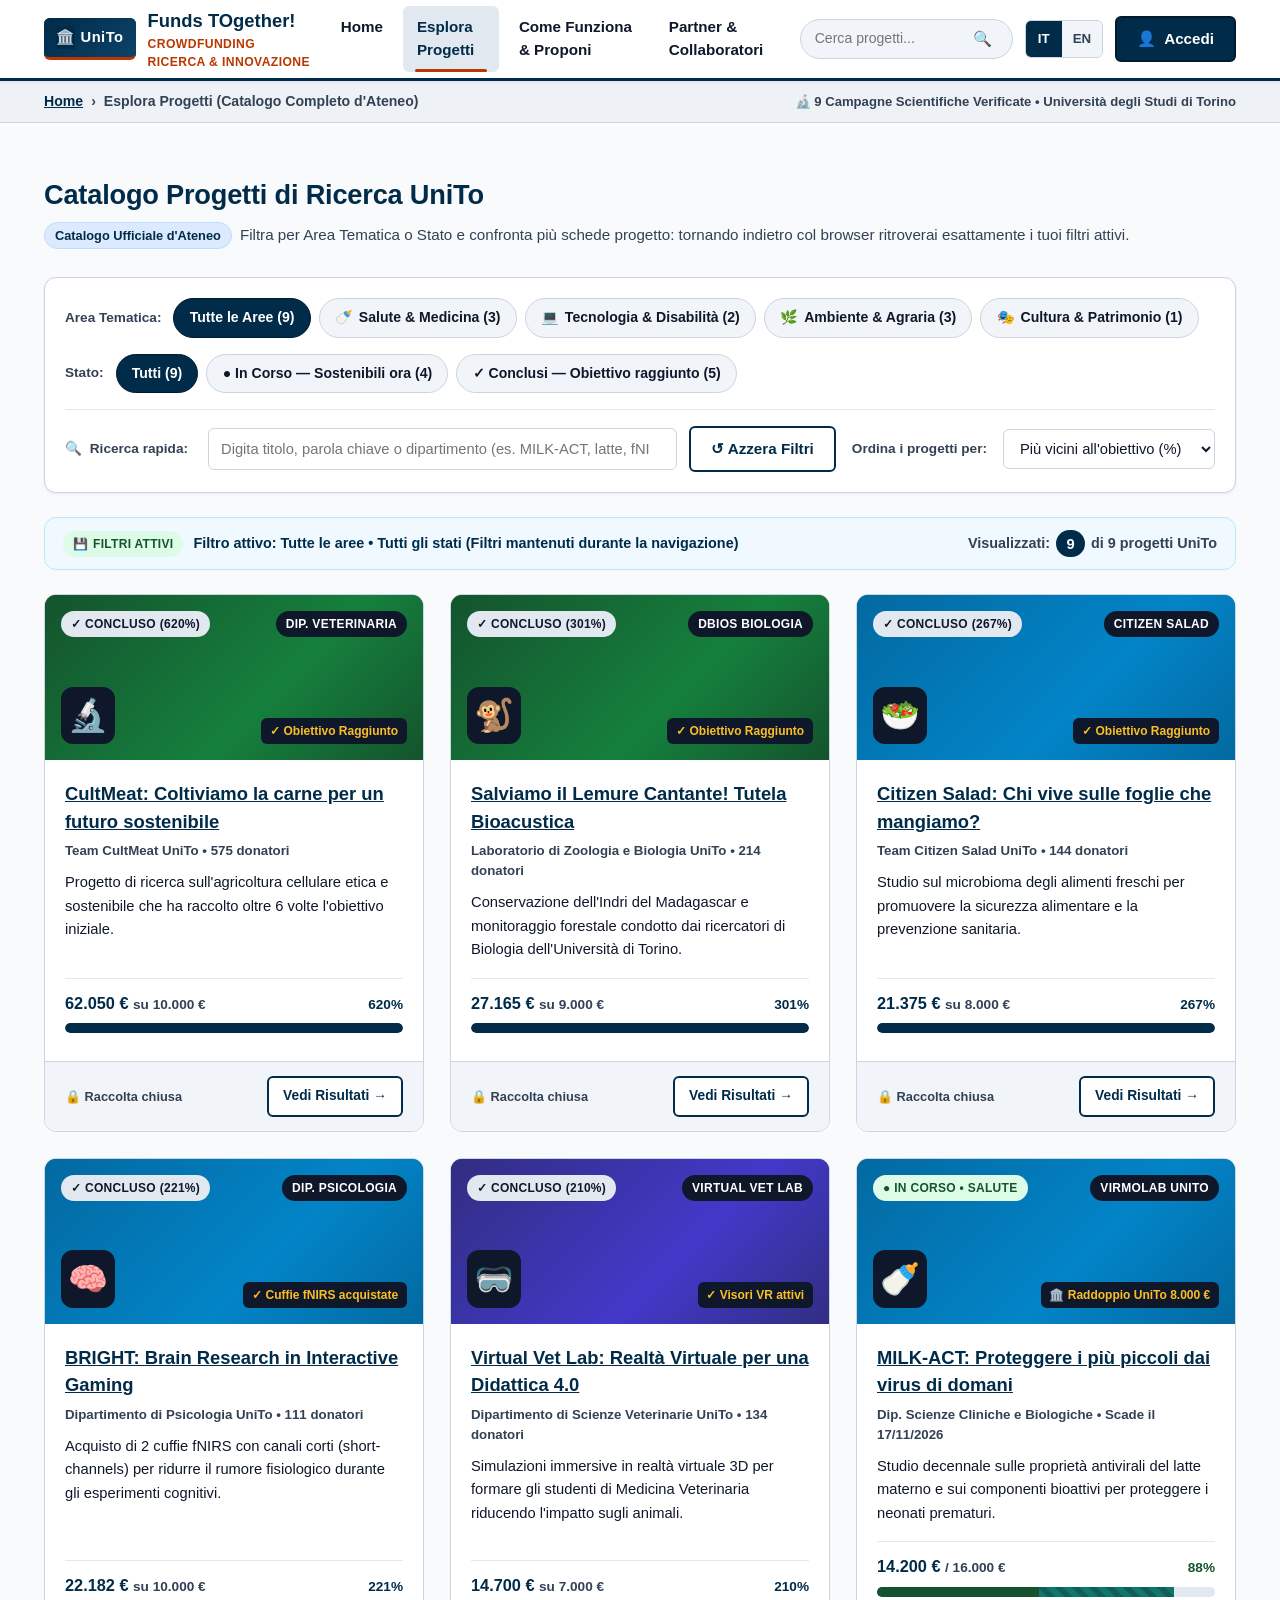
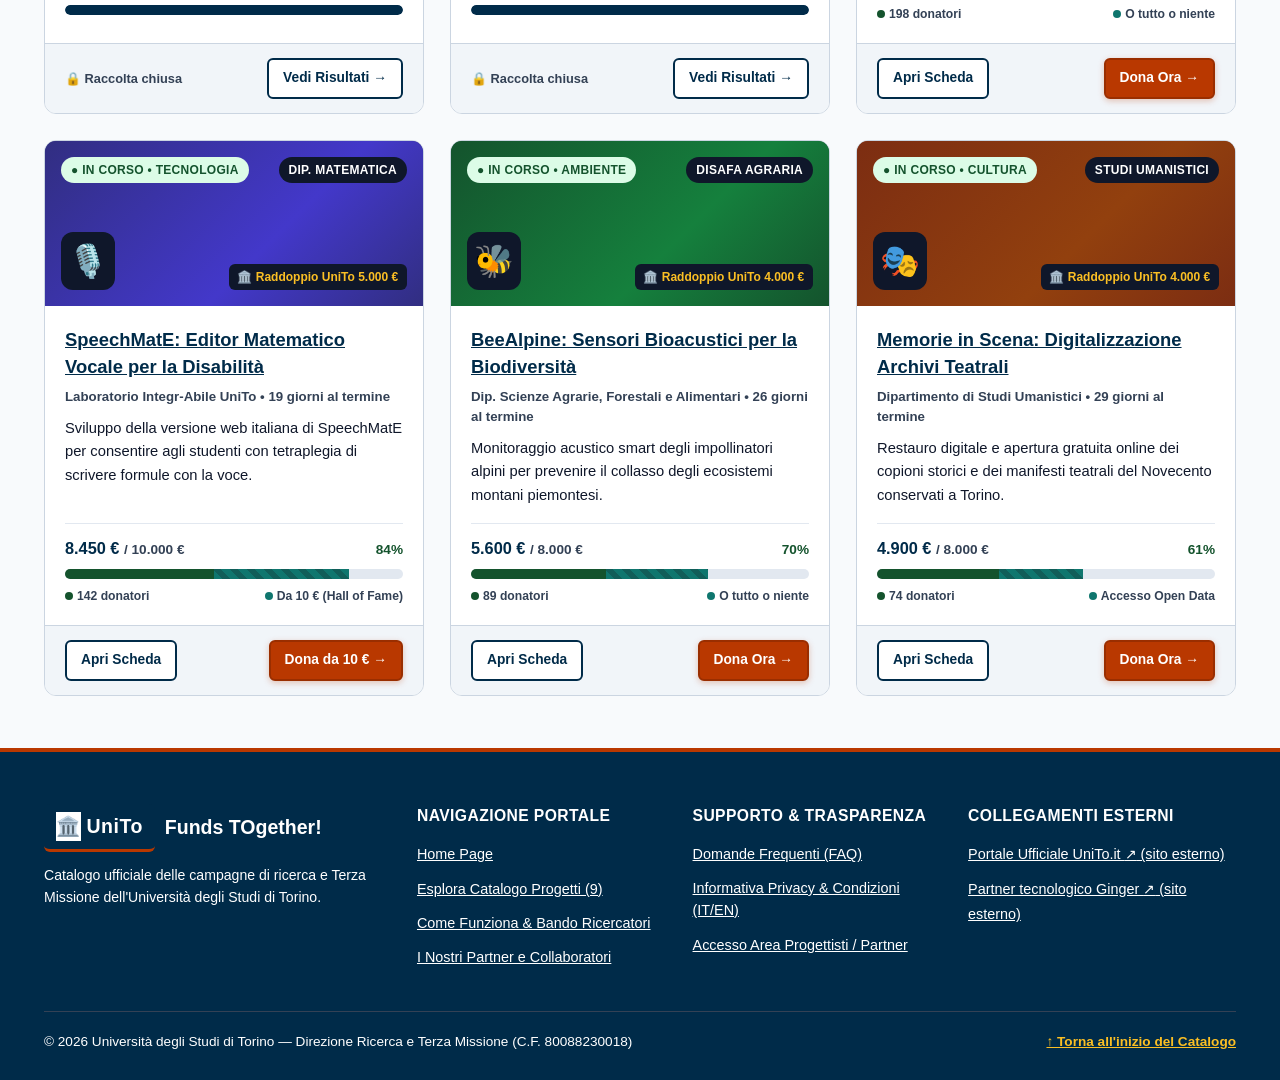
==== commit 0601463c: "Update catalogo.html" ====
--- a/catalogo.html
+++ b/catalogo.html
@@ -4,61 +4,117 @@
   <meta charset="UTF-8">
   <meta name="viewport" content="width=device-width, initial-scale=1.0">
   <title>Esplora Progetti (Catalogo) | UniTo Crowd — Funds TOgether</title>
+  <meta name="description" content="Catalogo ufficiale dei 9 progetti di ricerca scientifica e Terza Missione dell'Università degli Studi di Torino (Funds TOgether). Filtra per dipartimento e stato.">
+  <link rel="canonical" href="https://tumolo25.github.io/miei-codici-html/catalogo.html">
+  <meta property="og:type" content="website">
+  <meta property="og:title" content="Esplora Progetti (Catalogo) | UniTo Crowd — Funds TOgether">
+  <meta property="og:description" content="Esplora, filtra e confronta le 9 campagne di ricerca dell'Università di Torino ammesse al raddoppio fondi Match-Funding 2x.">
+  <meta property="og:url" content="https://tumolo25.github.io/miei-codici-html/catalogo.html">
+  <meta property="og:updated_time" content="2026-11-16T09:00:00Z">
   <link rel="stylesheet" href="style.css">
   <style>
-    /* Stili specifici per il Catalogo Progetti */
+    /* Stili specifici per il Catalogo Progetti (senza var() per piena compatibilità MAUVE++ e W3C CSS) */
     .catalog-status-strip {
       background-color: #f0f9ff;
+      color: #002b49;
       border: 1.5px solid #bae6fd;
-      border-radius: var(--radius-md);
-      padding: 12px 18px;
-      margin-bottom: 24px;
+      border-radius: 12px;
+      padding: 0.75rem 1.125rem;
+      margin-bottom: 1.5rem;
       display: flex;
       justify-content: space-between;
       align-items: center;
       flex-wrap: wrap;
-      gap: 12px;
+      gap: 0.75rem;
       font-size: 0.9rem;
+      line-height: 1.5;
     }
     .status-left {
       display: flex;
       align-items: center;
       flex-wrap: wrap;
-      gap: 10px;
+      gap: 0.625rem;
+      background-color: #f0f9ff;
+      color: #002b49;
     }
     .status-summary-text {
-      color: var(--unito-navy);
+      background-color: #f0f9ff;
+      color: #002b49;
       font-weight: 600;
+      line-height: 1.5;
     }
     .status-right {
       display: flex;
       align-items: center;
-      gap: 6px;
-      color: var(--text-muted);
+      gap: 0.375rem;
+      background-color: #f0f9ff;
+      color: #334155;
       font-weight: 600;
+      line-height: 1.5;
+    }
+    .status-right span {
+      background-color: #f0f9ff;
+      color: #334155;
     }
     .count-pill {
-      background-color: var(--unito-navy);
+      background-color: #002b49;
       color: #ffffff;
-      padding: 2px 10px;
+      padding: 0.15rem 0.65rem;
       border-radius: 14px;
       font-size: 0.92rem;
+      font-weight: 800;
+      line-height: 1.5;
     }
     .empty-svg-wrapper {
-      width: 96px;
-      height: 96px;
-      margin: 0 auto 16px;
-      background-color: var(--unito-blue-soft);
+      min-width: 3.5em;
+      min-height: 3.5em;
+      width: 4.5rem;
+      height: 4.5rem;
+      margin: 0 auto 1rem;
+      background-color: #e0f2fe;
       border-radius: 50%;
       display: flex;
       align-items: center;
       justify-content: center;
-      color: var(--unito-navy);
+      color: #002b49;
+      font-size: 2rem;
+      line-height: 1.5;
     }
     .empty-quick-tags {
-      margin: 18px 0 22px;
-      padding-top: 16px;
-      border-top: 1px solid var(--border-color);
+      margin: 1.125rem 0 1.375rem;
+      padding-top: 1rem;
+      border-top: 1px solid #cbd5e1;
+      background-color: #ffffff;
+      color: #0f172a;
+    }
+    .empty-title-highlight {
+      background-color: #ffffff;
+      color: #b93800;
+    }
+    .empty-sub-desc {
+      background-color: #ffffff;
+      color: #334155;
+      max-width: 33.75rem;
+      margin: 0 auto;
+      line-height: 1.6;
+    }
+    .toolbar-second-row {
+      margin-top: 1rem;
+      padding-top: 1rem;
+      border-top: 1px solid #e2e8f0;
+    }
+    .search-input-grow {
+      min-width: 17.5rem;
+      flex-grow: 1;
+    }
+    .footer-top-anchor {
+      background-color: #002b49;
+      color: #fbbf24;
+      font-weight: 700;
+      text-decoration: underline;
+    }
+    .footer-top-anchor:hover {
+      color: #ffffff;
     }
   </style>
 </head>
@@ -70,36 +126,43 @@
   <!-- HEADER ISTITUZIONALE UNIFICATO STICKY -->
   <header class="site-header">
     <div class="container header-inner">
-      <a href="index.html" class="brand-logo" aria-label="UniTo Crowd Funds TOgether - Torna alla Home Page">
+      <a href="index.html" class="brand-logo">
         <span class="brand-badge"><span aria-hidden="true">🏛️</span> UniTo</span>
-        <div>
+        <span>
           <span lang="en">Funds TOgether!</span>
-          <span class="brand-sub" data-it="Crowdfunding Ricerca & Innovazione" data-en="Research & Innovation Crowdfunding">Crowdfunding Ricerca & Innovazione</span>
-        </div>
+          <span class="brand-sub" data-it="Crowdfunding Ricerca &amp; Innovazione" data-en="Research &amp; Innovation Crowdfunding">Crowdfunding Ricerca &amp; Innovazione</span>
+        </span>
       </a>
 
       <nav class="main-nav" aria-label="Menu Principale">
         <ul>
-          <li><a href="index.html" data-it="Home" data-en="Home">Home</a></li>
+          <li><a href="index.html#hero-main-title" data-it="Home" data-en="Home">Home</a></li>
           <li><a href="catalogo.html" class="active" aria-current="page" data-it="Esplora Progetti" data-en="Explore Projects">Esplora Progetti</a></li>
-          <li><a href="proponi.html" data-it="Come Funziona & Proponi" data-en="How It Works & Apply">Come Funziona & Proponi</a></li>
-          <li><a href="partner.html" data-it="Partner & Collaboratori" data-en="Partners & Network">Partner & Collaboratori</a></li>
+          <li><a href="proponi.html" data-it="Come Funziona &amp; Proponi" data-en="How It Works &amp; Apply">Come Funziona &amp; Proponi</a></li>
+          <li><a href="partner.html" data-it="Partner &amp; Collaboratori" data-en="Partners &amp; Network">Partner &amp; Collaboratori</a></li>
         </ul>
       </nav>
 
       <div class="header-actions">
-        <form id="header-search-form" class="header-search" role="search" aria-label="Ricerca rapida progetti">
+        <form id="header-search-form" class="header-search" action="catalogo.html" method="get">
           <label for="header-search-input" class="sr-only" data-it="Cerca progetti nel portale" data-en="Search projects in the portal">Cerca progetti nel portale</label>
-          <input type="search" id="header-search-input"
+          <input type="search" id="header-search-input" name="q" autocomplete="off"
                  placeholder="Cerca progetti..."
                  data-placeholder-it="Cerca progetti..."
                  data-placeholder-en="Search projects...">
-          <button type="submit" aria-label="Avvia ricerca"><span aria-hidden="true">🔍</span></button>
+          <button type="submit">
+            <span aria-hidden="true">🔍</span>
+            <span class="sr-only" data-it="Avvia ricerca" data-en="Submit search">Avvia ricerca</span>
+          </button>
         </form>
 
-        <div class="lang-switch" role="group" aria-label="Selettore lingua / Language selector">
-          <button type="button" class="lang-btn active" data-lang="it" aria-pressed="true" aria-label="Lingua Italiana">IT</button>
-          <button type="button" class="lang-btn" data-lang="en" aria-pressed="false" aria-label="English Language">EN</button>
+        <div class="lang-switch">
+          <button type="button" class="lang-btn active" data-lang="it" aria-pressed="true">
+            IT<span class="sr-only"> (Italiano)</span>
+          </button>
+          <button type="button" class="lang-btn" data-lang="en" aria-pressed="false">
+            EN<span class="sr-only"> (English)</span>
+          </button>
         </div>
 
         <button type="button" class="btn btn-secondary" data-open-login>
@@ -111,14 +174,16 @@
   </header>
 
   <!-- BARRA DI ORIENTAMENTO BREADCRUMBS -->
-  <nav class="breadcrumbs-bar" aria-label="Percorso di navigazione">
+  <div class="breadcrumbs-bar">
     <div class="container breadcrumbs-inner">
-      <ol class="breadcrumbs-list">
-        <li><a href="index.html" data-it="Home" data-en="Home">Home</a></li>
-        <li class="current" aria-current="page" data-it="Esplora Progetti (Catalogo Completo d'Ateneo)" data-en="Explore Projects (Full University Catalog)">
-          Esplora Progetti (Catalogo Completo d'Ateneo)
-        </li>
-      </ol>
+      <nav aria-label="Percorso di navigazione">
+        <ol class="breadcrumbs-list">
+          <li><a href="index.html#main-content" data-it="Home" data-en="Home">Home</a></li>
+          <li class="current" aria-current="page" data-it="Esplora Progetti (Catalogo Completo d'Ateneo)" data-en="Explore Projects (Full University Catalog)">
+            Esplora Progetti (Catalogo Completo d'Ateneo)
+          </li>
+        </ol>
+      </nav>
       <span class="breadcrumbs-meta">
         <span aria-hidden="true">🔬</span>
         <span data-it="9 Campagne Scientifiche Verificate • Università degli Studi di Torino"
@@ -127,7 +192,7 @@
         </span>
       </span>
     </div>
-  </nav>
+  </div>
 
   <main id="main-content" class="section" tabindex="-1">
     <div class="container">
@@ -151,33 +216,33 @@
       </div>
 
       <!-- TOOLBAR DI FILTRAGGIO MULTIDIMENSIONALE E ORDINAMENTO -->
-      <section class="catalog-toolbar" aria-labelledby="toolbar-heading">
+      <section class="catalog-toolbar">
         <h2 id="toolbar-heading" class="sr-only" data-it="Strumenti di filtraggio, ricerca e ordinamento del catalogo" data-en="Catalog filtering, search, and sorting tools">
           Strumenti di filtraggio, ricerca e ordinamento del catalogo
         </h2>
 
         <div class="toolbar-row">
           <!-- Filtro Area / Dipartimento -->
-          <div class="filter-pills" role="group" aria-label="Filtra per area tematica o dipartimento">
+          <div class="filter-pills">
             <span class="filter-label" data-it="Area Tematica:" data-en="Research Area:">Area Tematica:</span>
             <button type="button" class="pill-btn active" data-filter-cat="all" aria-pressed="true"
                     data-it="Tutte le Aree (9)" data-en="All Areas (9)">Tutte le Aree (9)</button>
             <button type="button" class="pill-btn" data-filter-cat="salute" aria-pressed="false">
-              <span aria-hidden="true">🍼</span> <span data-it="Salute & Medicina (3)" data-en="Health & Medicine (3)">Salute & Medicina (3)</span>
+              <span aria-hidden="true">🍼</span> <span data-it="Salute &amp; Medicina (3)" data-en="Health &amp; Medicine (3)">Salute &amp; Medicina (3)</span>
             </button>
             <button type="button" class="pill-btn" data-filter-cat="tecnologia" aria-pressed="false">
-              <span aria-hidden="true">💻</span> <span data-it="Tecnologia & Disabilità (2)" data-en="Tech & Accessibility (2)">Tecnologia & Disabilità (2)</span>
+              <span aria-hidden="true">💻</span> <span data-it="Tecnologia &amp; Disabilità (2)" data-en="Tech &amp; Accessibility (2)">Tecnologia &amp; Disabilità (2)</span>
             </button>
             <button type="button" class="pill-btn" data-filter-cat="ambiente" aria-pressed="false">
-              <span aria-hidden="true">🌿</span> <span data-it="Ambiente & Agraria (3)" data-en="Environment & Agri (3)">Ambiente & Agraria (3)</span>
+              <span aria-hidden="true">🌿</span> <span data-it="Ambiente &amp; Agraria (3)" data-en="Environment &amp; Agri (3)">Ambiente &amp; Agraria (3)</span>
             </button>
             <button type="button" class="pill-btn" data-filter-cat="cultura" aria-pressed="false">
-              <span aria-hidden="true">🎭</span> <span data-it="Cultura & Patrimonio (1)" data-en="Culture & Heritage (1)">Cultura & Patrimonio (1)</span>
+              <span aria-hidden="true">🎭</span> <span data-it="Cultura &amp; Patrimonio (1)" data-en="Culture &amp; Heritage (1)">Cultura &amp; Patrimonio (1)</span>
             </button>
           </div>
 
           <!-- Filtro Stato della Campagna -->
-          <div class="filter-pills" role="group" aria-label="Filtra per stato della campagna">
+          <div class="filter-pills">
             <span class="filter-label" data-it="Stato:" data-en="Status:">Stato:</span>
             <button type="button" class="pill-btn active" data-filter-status="all" aria-pressed="true"
                     data-it="Tutti (9)" data-en="All (9)">Tutti (9)</button>
@@ -189,24 +254,24 @@
         </div>
 
         <!-- Seconda riga Toolbar: Ricerca testuale live + Ordinamento -->
-        <div class="toolbar-row" style="margin-top:16px; padding-top:16px; border-top:1px solid #e2e8f0;">
+        <div class="toolbar-row toolbar-second-row">
           <div class="toolbar-controls" style="flex-grow:1;">
             <label for="catalog-search" class="filter-label">
               <span aria-hidden="true">🔍</span> <span data-it="Ricerca rapida:" data-en="Quick search:">Ricerca rapida:</span>
             </label>
-            <input type="search" id="catalog-search" class="input-control" style="min-width:280px; flex-grow:1;"
+            <input type="search" id="catalog-search" name="catalog_q" autocomplete="off" class="input-control search-input-grow"
                    placeholder="Digita titolo, parola chiave o dipartimento (es. MILK-ACT, latte, fNIRS, veterinaria)..."
                    data-placeholder-it="Digita titolo, parola chiave o dipartimento (es. MILK-ACT, latte, fNIRS, veterinaria)..."
                    data-placeholder-en="Type title, keyword or department (e.g. MILK-ACT, milk, fNIRS, veterinary)...">
-            <button type="button" id="reset-filters-btn" class="btn btn-outline" style="min-height:40px; padding:8px 14px; font-size:0.86rem;"
+            <button type="button" id="reset-filters-btn" class="btn btn-outline"
                     data-it="↺ Azzera Filtri" data-en="↺ Reset Filters">
               ↺ Azzera Filtri
             </button>
           </div>
 
           <div class="toolbar-controls">
-            <label for="catalog-sort" class="filter-label" data-it="Ordina per:" data-en="Sort by:">Ordina per:</label>
-            <select id="catalog-sort" class="select-control">
+            <label for="catalog-sort" class="filter-label" data-it="Ordina i progetti per:" data-en="Sort projects by:">Ordina i progetti per:</label>
+            <select id="catalog-sort" name="sort" autocomplete="off" class="select-control">
               <option value="goal" data-it="Più vicini all'obiettivo (%)" data-en="Closest to goal (%)">Più vicini all'obiettivo (%)</option>
               <option value="raised" data-it="Maggiori fondi raccolti (€)" data-en="Most funds raised (€)">Maggiori fondi raccolti (€)</option>
               <option value="recent" data-it="Più recenti / Scadenza" data-en="Most recent / Deadline">Più recenti / Scadenza</option>
@@ -234,21 +299,15 @@
         </div>
       </div>
 
-      <!-- EMPTY STATE CON ILLUSTRAZIONE SVG E PAROLE CHIAVE SUGGERITE -->
+      <!-- EMPTY STATE CON ICONA E PAROLE CHIAVE SUGGERITE -->
       <div id="catalog-empty-state" class="empty-state-box" style="display:none;" role="status" aria-live="polite">
-        <div class="empty-svg-wrapper" aria-hidden="true">
-          <svg width="48" height="48" viewBox="0 0 24 24" fill="none" stroke="currentColor" stroke-width="2" stroke-linecap="round" stroke-linejoin="round" focusable="false">
-            <circle cx="11" cy="11" r="8"></circle>
-            <line x1="21" y1="21" x2="16.65" y2="16.65"></line>
-            <line x1="8" y1="11" x2="14" y2="11"></line>
-          </svg>
-        </div>
-
-        <h2 style="color:var(--unito-navy); font-size:1.4rem; margin-bottom:8px;">
+        <div class="empty-svg-wrapper" aria-hidden="true">🔎</div>
+
+        <h2>
           <span data-it="Spiacenti, non abbiamo trovato progetti per " data-en="Sorry, no projects found matching ">Spiacenti, non abbiamo trovato progetti per </span>
-          "<span id="empty-query-text" style="color:var(--accent-orange);"></span>"
+          "<span id="empty-query-text" class="empty-title-highlight"></span>"
         </h2>
-        <p style="color:var(--text-muted); max-width:540px; margin:0 auto;"
+        <p class="empty-sub-desc"
            data-it="La ricerca non ha restituito risultati con i parametri attuali. Ecco alcuni suggerimenti per trovare subito la campagna di tuo interesse:"
            data-en="Your search returned no results with the current parameters. Here are some suggestions to quickly find the campaign you are looking for:">
           La ricerca non ha restituito risultati con i parametri attuali. Ecco alcuni suggerimenti per trovare subito la campagna di tuo interesse:
@@ -274,7 +333,7 @@
 
         <!-- Scorciatoie cliccabili per uscire immediatamente dall'Empty State -->
         <div class="empty-quick-tags">
-          <strong style="font-size:0.88rem; color:var(--unito-navy);">
+          <strong>
             <span aria-hidden="true">🔎</span>
             <span data-it="Ricerche frequenti nel portale:" data-en="Popular searches on the portal:">Ricerche frequenti nel portale:</span>
           </strong>
@@ -296,8 +355,8 @@
         </div>
       </div>
 
-      <!-- GRIGLIA COMPLETA A 9 PROGETTI UNITO (Con intestazione H2 per gerarchia WCAG 1.3.1 / 2.4.6) -->
-      <section aria-labelledby="catalog-grid-heading">
+      <!-- GRIGLIA COMPLETA A 9 PROGETTI UNITO -->
+      <section>
         <h2 id="catalog-grid-heading" class="sr-only" data-it="Elenco delle campagne di ricerca dell'Università di Torino" data-en="List of University of Turin research campaigns">
           Elenco delle campagne di ricerca dell'Università di Torino
         </h2>
@@ -326,7 +385,7 @@
               </h3>
               <p class="card-author"
                  data-it="Dip. Scienze Cliniche e Biologiche • Scade il 17/11/2026"
-                 data-en="Dept. Clinical & Biological Sciences • Ends 17/11/2026">
+                 data-en="Dept. Clinical &amp; Biological Sciences • Ends 17/11/2026">
                 Dip. Scienze Cliniche e Biologiche • Scade il 17/11/2026
               </p>
               <p class="card-desc"
@@ -336,26 +395,28 @@
               </p>
               <div class="progress-box">
                 <div class="progress-stats">
-                  <span class="stat-raised">14.200 € <small style="font-weight:500; color:var(--text-muted);">/ 16.000 €</small></span>
-                  <strong style="color:var(--success-green);">88%</strong>
-                </div>
-                <div class="progress-bar-bg" role="progressbar" aria-valuenow="88" aria-valuemin="0" aria-valuemax="100" aria-label="Avanzamento raccolta MILK-ACT: 88%">
+                  <span class="stat-raised">14.200 € <small class="stat-goal">/ 16.000 €</small></span>
+                  <strong class="stat-pct">88%<span class="sr-only"> dell'obiettivo raggiunto</span></strong>
+                </div>
+                <div class="progress-bar-bg" aria-hidden="true">
                   <div class="progress-bar-fill" style="width:48%;"></div>
                   <div class="progress-bar-match" style="width:40%;"></div>
                 </div>
                 <div class="progress-legend">
-                  <span><i class="dot dot-comm" aria-hidden="true"></i><span data-it="198 donatori" data-en="198 backers">198 donatori</span></span>
-                  <span><i class="dot dot-match" aria-hidden="true"></i><span data-it="O tutto o niente" data-en="All-or-nothing">O tutto o niente</span></span>
+                  <span><span class="dot dot-comm" aria-hidden="true"></span><span data-it="198 donatori" data-en="198 backers">198 donatori</span></span>
+                  <span><span class="dot dot-match" aria-hidden="true"></span><span data-it="O tutto o niente" data-en="All-or-nothing">O tutto o niente</span></span>
                 </div>
               </div>
             </div>
             <div class="card-footer">
-              <a href="progetto.html?proj=milk-act" class="btn btn-outline"
-                 aria-label="Apri scheda del progetto MILK-ACT"
-                 data-it="Apri Scheda" data-en="Open Project">Apri Scheda</a>
-              <a href="checkout.html?amount=50" class="btn btn-primary"
-                 aria-label="Dona ora per il progetto MILK-ACT"
-                 data-it="Dona Ora →" data-en="Donate Now →">Dona Ora →</a>
+              <a href="progetto.html?proj=milk-act#tab-budget" class="btn btn-outline">
+                <span data-it="Apri Scheda" data-en="Open Project">Apri Scheda</span>
+                <span class="sr-only"> — MILK-ACT</span>
+              </a>
+              <a href="checkout.html?proj=milk-act&amp;amount=50" class="btn btn-primary">
+                <span data-it="Dona Ora →" data-en="Donate Now →">Dona Ora →</span>
+                <span class="sr-only"> MILK-ACT</span>
+              </a>
             </div>
           </article>
 
@@ -391,26 +452,28 @@
               </p>
               <div class="progress-box">
                 <div class="progress-stats">
-                  <span class="stat-raised">8.450 € <small style="font-weight:500; color:var(--text-muted);">/ 10.000 €</small></span>
-                  <strong style="color:var(--success-green);">84%</strong>
-                </div>
-                <div class="progress-bar-bg" role="progressbar" aria-valuenow="84" aria-valuemin="0" aria-valuemax="100" aria-label="Avanzamento raccolta SpeechMatE: 84%">
+                  <span class="stat-raised">8.450 € <small class="stat-goal">/ 10.000 €</small></span>
+                  <strong class="stat-pct">84%<span class="sr-only"> dell'obiettivo raggiunto</span></strong>
+                </div>
+                <div class="progress-bar-bg" aria-hidden="true">
                   <div class="progress-bar-fill" style="width:44%;"></div>
                   <div class="progress-bar-match" style="width:40%;"></div>
                 </div>
                 <div class="progress-legend">
-                  <span><i class="dot dot-comm" aria-hidden="true"></i><span data-it="142 donatori" data-en="142 backers">142 donatori</span></span>
-                  <span><i class="dot dot-match" aria-hidden="true"></i><span data-it="Da 10 € (Hall of Fame)" data-en="From €10 (Hall of Fame)">Da 10 € (<span lang="en">Hall of Fame</span>)</span></span>
+                  <span><span class="dot dot-comm" aria-hidden="true"></span><span data-it="142 donatori" data-en="142 backers">142 donatori</span></span>
+                  <span><span class="dot dot-match" aria-hidden="true"></span><span data-it="Da 10 € (Hall of Fame)" data-en="From €10 (Hall of Fame)">Da 10 € (<span lang="en">Hall of Fame</span>)</span></span>
                 </div>
               </div>
             </div>
             <div class="card-footer">
-              <a href="progetto.html?proj=speechmate" class="btn btn-outline"
-                 aria-label="Apri scheda del progetto SpeechMatE"
-                 data-it="Apri Scheda" data-en="Open Project">Apri Scheda</a>
-              <a href="checkout.html?amount=10" class="btn btn-primary"
-                 aria-label="Dona da 10 euro per il progetto SpeechMatE"
-                 data-it="Dona da 10 € →" data-en="Donate €10 →">Dona da 10 € →</a>
+              <a href="progetto.html?proj=speechmate#tab-budget" class="btn btn-outline">
+                <span data-it="Apri Scheda" data-en="Open Project">Apri Scheda</span>
+                <span class="sr-only"> — SpeechMatE</span>
+              </a>
+              <a href="checkout.html?proj=speechmate&amp;amount=10" class="btn btn-primary">
+                <span data-it="Dona da 10 € →" data-en="Donate €10 →">Dona da 10 € →</span>
+                <span class="sr-only"> SpeechMatE</span>
+              </a>
             </div>
           </article>
 
@@ -428,7 +491,7 @@
             </div>
             <div class="card-body">
               <h3 class="card-title">
-                <a href="progetto.html?proj=milk-act"
+                <a href="progetto.html?proj=milk-act&amp;ref=beealpine"
                    data-it="BeeAlpine: Sensori Bioacustici per la Biodiversità"
                    data-en="BeeAlpine: Bioacoustic Sensors for Alpine Biodiversity">
                   <span lang="en">BeeAlpine</span>: Sensori Bioacustici per la Biodiversità
@@ -436,7 +499,7 @@
               </h3>
               <p class="card-author"
                  data-it="Dip. Scienze Agrarie, Forestali e Alimentari • 26 giorni al termine"
-                 data-en="Dept. Agricultural, Forest & Food Sciences • 26 days left">
+                 data-en="Dept. Agricultural, Forest &amp; Food Sciences • 26 days left">
                 Dip. Scienze Agrarie, Forestali e Alimentari • 26 giorni al termine
               </p>
               <p class="card-desc"
@@ -446,26 +509,28 @@
               </p>
               <div class="progress-box">
                 <div class="progress-stats">
-                  <span class="stat-raised">5.600 € <small style="font-weight:500; color:var(--text-muted);">/ 8.000 €</small></span>
-                  <strong style="color:var(--success-green);">70%</strong>
-                </div>
-                <div class="progress-bar-bg" role="progressbar" aria-valuenow="70" aria-valuemin="0" aria-valuemax="100" aria-label="Avanzamento raccolta BeeAlpine: 70%">
+                  <span class="stat-raised">5.600 € <small class="stat-goal">/ 8.000 €</small></span>
+                  <strong class="stat-pct">70%<span class="sr-only"> dell'obiettivo raggiunto</span></strong>
+                </div>
+                <div class="progress-bar-bg" aria-hidden="true">
                   <div class="progress-bar-fill" style="width:40%;"></div>
                   <div class="progress-bar-match" style="width:30%;"></div>
                 </div>
                 <div class="progress-legend">
-                  <span><i class="dot dot-comm" aria-hidden="true"></i><span data-it="89 donatori" data-en="89 backers">89 donatori</span></span>
-                  <span><i class="dot dot-match" aria-hidden="true"></i><span data-it="O tutto o niente" data-en="All-or-nothing">O tutto o niente</span></span>
+                  <span><span class="dot dot-comm" aria-hidden="true"></span><span data-it="89 donatori" data-en="89 backers">89 donatori</span></span>
+                  <span><span class="dot dot-match" aria-hidden="true"></span><span data-it="O tutto o niente" data-en="All-or-nothing">O tutto o niente</span></span>
                 </div>
               </div>
             </div>
             <div class="card-footer">
-              <a href="progetto.html?proj=milk-act" class="btn btn-outline"
-                 aria-label="Apri scheda del progetto BeeAlpine"
-                 data-it="Apri Scheda" data-en="Open Project">Apri Scheda</a>
-              <a href="checkout.html?amount=25" class="btn btn-primary"
-                 aria-label="Dona ora per il progetto BeeAlpine"
-                 data-it="Dona Ora →" data-en="Donate Now →">Dona Ora →</a>
+              <a href="progetto.html?proj=milk-act&amp;ref=beealpine#tab-budget" class="btn btn-outline">
+                <span data-it="Apri Scheda" data-en="Open Project">Apri Scheda</span>
+                <span class="sr-only"> — BeeAlpine</span>
+              </a>
+              <a href="checkout.html?proj=beealpine&amp;amount=25" class="btn btn-primary">
+                <span data-it="Dona Ora →" data-en="Donate Now →">Dona Ora →</span>
+                <span class="sr-only"> BeeAlpine</span>
+              </a>
             </div>
           </article>
 
@@ -483,7 +548,7 @@
             </div>
             <div class="card-body">
               <h3 class="card-title">
-                <a href="progetto.html?proj=milk-act"
+                <a href="progetto.html?proj=milk-act&amp;ref=memorie"
                    data-it="Memorie in Scena: Digitalizzazione Archivi Teatrali"
                    data-en="Stage Memories: Theatrical Archives Digitization">
                   Memorie in Scena: Digitalizzazione Archivi Teatrali
@@ -501,26 +566,28 @@
               </p>
               <div class="progress-box">
                 <div class="progress-stats">
-                  <span class="stat-raised">4.900 € <small style="font-weight:500; color:var(--text-muted);">/ 8.000 €</small></span>
-                  <strong style="color:var(--success-green);">61%</strong>
-                </div>
-                <div class="progress-bar-bg" role="progressbar" aria-valuenow="61" aria-valuemin="0" aria-valuemax="100" aria-label="Avanzamento raccolta Memorie in Scena: 61%">
+                  <span class="stat-raised">4.900 € <small class="stat-goal">/ 8.000 €</small></span>
+                  <strong class="stat-pct">61%<span class="sr-only"> dell'obiettivo raggiunto</span></strong>
+                </div>
+                <div class="progress-bar-bg" aria-hidden="true">
                   <div class="progress-bar-fill" style="width:36%;"></div>
                   <div class="progress-bar-match" style="width:25%;"></div>
                 </div>
                 <div class="progress-legend">
-                  <span><i class="dot dot-comm" aria-hidden="true"></i><span data-it="74 donatori" data-en="74 backers">74 donatori</span></span>
-                  <span><i class="dot dot-match" aria-hidden="true"></i><span>Accesso <span lang="en">Open Data</span></span></span>
+                  <span><span class="dot dot-comm" aria-hidden="true"></span><span data-it="74 donatori" data-en="74 backers">74 donatori</span></span>
+                  <span><span class="dot dot-match" aria-hidden="true"></span><span>Accesso <span lang="en">Open Data</span></span></span>
                 </div>
               </div>
             </div>
             <div class="card-footer">
-              <a href="progetto.html?proj=milk-act" class="btn btn-outline"
-                 aria-label="Apri scheda del progetto Memorie in Scena"
-                 data-it="Apri Scheda" data-en="Open Project">Apri Scheda</a>
-              <a href="checkout.html?amount=25" class="btn btn-primary"
-                 aria-label="Dona ora per il progetto Memorie in Scena"
-                 data-it="Dona Ora →" data-en="Donate Now →">Dona Ora →</a>
+              <a href="progetto.html?proj=milk-act&amp;ref=memorie#tab-budget" class="btn btn-outline">
+                <span data-it="Apri Scheda" data-en="Open Project">Apri Scheda</span>
+                <span class="sr-only"> — Memorie in Scena</span>
+              </a>
+              <a href="checkout.html?proj=memorie&amp;amount=25" class="btn btn-primary">
+                <span data-it="Dona Ora →" data-en="Donate Now →">Dona Ora →</span>
+                <span class="sr-only"> Memorie in Scena</span>
+              </a>
             </div>
           </article>
 
@@ -538,7 +605,7 @@
             </div>
             <div class="card-body">
               <h3 class="card-title">
-                <a href="progetto.html?proj=bright"
+                <a href="progetto.html?proj=bright&amp;ref=cultmeat"
                    data-it="CultMeat: Coltiviamo la carne per un futuro sostenibile"
                    data-en="CultMeat: Cultivating Meat for a Sustainable Future">
                   <span lang="en">CultMeat</span>: Coltiviamo la carne per un futuro sostenibile
@@ -552,19 +619,20 @@
               </p>
               <div class="progress-box">
                 <div class="progress-stats">
-                  <span class="stat-raised">62.050 € <small style="font-weight:500; color:var(--text-muted);">su 10.000 €</small></span>
-                  <strong>620%</strong>
-                </div>
-                <div class="progress-bar-bg" role="progressbar" aria-valuenow="100" aria-valuemin="0" aria-valuemax="100" aria-label="Campagna CultMeat conclusa al 620% dell'obiettivo"><div class="progress-bar-fill closed" style="width:100%;"></div></div>
+                  <span class="stat-raised">62.050 € <small class="stat-goal">su 10.000 €</small></span>
+                  <strong class="stat-closed-goal">620%</strong>
+                </div>
+                <div class="progress-bar-bg" aria-hidden="true"><div class="progress-bar-fill closed" style="width:100%;"></div></div>
               </div>
             </div>
             <div class="card-footer">
-              <span style="font-size:0.8rem; color:var(--text-muted); font-weight:700;">
+              <span class="closed-status-label">
                 <span aria-hidden="true">🔒</span> <span data-it="Raccolta chiusa" data-en="Funding closed">Raccolta chiusa</span>
               </span>
-              <a href="progetto.html?proj=bright" class="btn btn-outline"
-                 aria-label="Vedi i risultati del progetto CultMeat"
-                 data-it="Vedi Risultati →" data-en="View Results →">Vedi Risultati →</a>
+              <a href="progetto.html?proj=bright&amp;ref=cultmeat#tab-aggiornamenti" class="btn btn-outline">
+                <span data-it="Vedi Risultati →" data-en="View Results →">Vedi Risultati →</span>
+                <span class="sr-only"> — CultMeat</span>
+              </a>
             </div>
           </article>
 
@@ -592,19 +660,20 @@
               </p>
               <div class="progress-box">
                 <div class="progress-stats">
-                  <span class="stat-raised">22.182 € <small style="font-weight:500; color:var(--text-muted);">su 10.000 €</small></span>
-                  <strong>221%</strong>
-                </div>
-                <div class="progress-bar-bg" role="progressbar" aria-valuenow="100" aria-valuemin="0" aria-valuemax="100" aria-label="Campagna BRIGHT conclusa al 221% dell'obiettivo"><div class="progress-bar-fill closed" style="width:100%;"></div></div>
+                  <span class="stat-raised">22.182 € <small class="stat-goal">su 10.000 €</small></span>
+                  <strong class="stat-closed-goal">221%</strong>
+                </div>
+                <div class="progress-bar-bg" aria-hidden="true"><div class="progress-bar-fill closed" style="width:100%;"></div></div>
               </div>
             </div>
             <div class="card-footer">
-              <span style="font-size:0.8rem; color:var(--text-muted); font-weight:700;">
+              <span class="closed-status-label">
                 <span aria-hidden="true">🔒</span> <span data-it="Raccolta chiusa" data-en="Funding closed">Raccolta chiusa</span>
               </span>
-              <a href="progetto.html?proj=bright" class="btn btn-outline"
-                 aria-label="Vedi i risultati del progetto BRIGHT"
-                 data-it="Vedi Risultati →" data-en="View Results →">Vedi Risultati →</a>
+              <a href="progetto.html?proj=bright#tab-aggiornamenti" class="btn btn-outline">
+                <span data-it="Vedi Risultati →" data-en="View Results →">Vedi Risultati →</span>
+                <span class="sr-only"> — BRIGHT</span>
+              </a>
             </div>
           </article>
 
@@ -622,7 +691,7 @@
             </div>
             <div class="card-body">
               <h3 class="card-title">
-                <a href="progetto.html?proj=bright"
+                <a href="progetto.html?proj=bright&amp;ref=lemure"
                    data-it="Salviamo il Lemure Cantante! Tutela Bioacustica"
                    data-en="Save the Singing Lemur! Bioacoustic Conservation">
                   Salviamo il Lemure Cantante! Tutela Bioacustica
@@ -636,19 +705,20 @@
               </p>
               <div class="progress-box">
                 <div class="progress-stats">
-                  <span class="stat-raised">27.165 € <small style="font-weight:500; color:var(--text-muted);">su 9.000 €</small></span>
-                  <strong>301%</strong>
-                </div>
-                <div class="progress-bar-bg" role="progressbar" aria-valuenow="100" aria-valuemin="0" aria-valuemax="100" aria-label="Campagna Salviamo il Lemure Cantante conclusa al 301% dell'obiettivo"><div class="progress-bar-fill closed" style="width:100%;"></div></div>
+                  <span class="stat-raised">27.165 € <small class="stat-goal">su 9.000 €</small></span>
+                  <strong class="stat-closed-goal">301%</strong>
+                </div>
+                <div class="progress-bar-bg" aria-hidden="true"><div class="progress-bar-fill closed" style="width:100%;"></div></div>
               </div>
             </div>
             <div class="card-footer">
-              <span style="font-size:0.8rem; color:var(--text-muted); font-weight:700;">
+              <span class="closed-status-label">
                 <span aria-hidden="true">🔒</span> <span data-it="Raccolta chiusa" data-en="Funding closed">Raccolta chiusa</span>
               </span>
-              <a href="progetto.html?proj=bright" class="btn btn-outline"
-                 aria-label="Vedi i risultati del progetto Salviamo il Lemure Cantante"
-                 data-it="Vedi Risultati →" data-en="View Results →">Vedi Risultati →</a>
+              <a href="progetto.html?proj=bright&amp;ref=lemure#tab-aggiornamenti" class="btn btn-outline">
+                <span data-it="Vedi Risultati →" data-en="View Results →">Vedi Risultati →</span>
+                <span class="sr-only"> — Salviamo il Lemure Cantante</span>
+              </a>
             </div>
           </article>
 
@@ -666,7 +736,7 @@
             </div>
             <div class="card-body">
               <h3 class="card-title">
-                <a href="progetto.html?proj=bright"
+                <a href="progetto.html?proj=bright&amp;ref=citizensalad"
                    data-it="Citizen Salad: Chi vive sulle foglie che mangiamo?"
                    data-en="Citizen Salad: Who Lives on the Leaves We Eat?">
                   <span lang="en">Citizen Salad</span>: Chi vive sulle foglie che mangiamo?
@@ -680,19 +750,20 @@
               </p>
               <div class="progress-box">
                 <div class="progress-stats">
-                  <span class="stat-raised">21.375 € <small style="font-weight:500; color:var(--text-muted);">su 8.000 €</small></span>
-                  <strong>267%</strong>
-                </div>
-                <div class="progress-bar-bg" role="progressbar" aria-valuenow="100" aria-valuemin="0" aria-valuemax="100" aria-label="Campagna Citizen Salad conclusa al 267% dell'obiettivo"><div class="progress-bar-fill closed" style="width:100%;"></div></div>
+                  <span class="stat-raised">21.375 € <small class="stat-goal">su 8.000 €</small></span>
+                  <strong class="stat-closed-goal">267%</strong>
+                </div>
+                <div class="progress-bar-bg" aria-hidden="true"><div class="progress-bar-fill closed" style="width:100%;"></div></div>
               </div>
             </div>
             <div class="card-footer">
-              <span style="font-size:0.8rem; color:var(--text-muted); font-weight:700;">
+              <span class="closed-status-label">
                 <span aria-hidden="true">🔒</span> <span data-it="Raccolta chiusa" data-en="Funding closed">Raccolta chiusa</span>
               </span>
-              <a href="progetto.html?proj=bright" class="btn btn-outline"
-                 aria-label="Vedi i risultati del progetto Citizen Salad"
-                 data-it="Vedi Risultati →" data-en="View Results →">Vedi Risultati →</a>
+              <a href="progetto.html?proj=bright&amp;ref=citizensalad#tab-aggiornamenti" class="btn btn-outline">
+                <span data-it="Vedi Risultati →" data-en="View Results →">Vedi Risultati →</span>
+                <span class="sr-only"> — Citizen Salad</span>
+              </a>
             </div>
           </article>
 
@@ -710,7 +781,7 @@
             </div>
             <div class="card-body">
               <h3 class="card-title">
-                <a href="progetto.html?proj=bright"
+                <a href="progetto.html?proj=bright&amp;ref=virtualvet"
                    data-it="Virtual Vet Lab: Realtà Virtuale per una Didattica 4.0"
                    data-en="Virtual Vet Lab: Virtual Reality for Education 4.0">
                   <span lang="en">Virtual Vet Lab</span>: Realtà Virtuale per una Didattica 4.0
@@ -724,19 +795,20 @@
               </p>
               <div class="progress-box">
                 <div class="progress-stats">
-                  <span class="stat-raised">14.700 € <small style="font-weight:500; color:var(--text-muted);">su 7.000 €</small></span>
-                  <strong>210%</strong>
-                </div>
-                <div class="progress-bar-bg" role="progressbar" aria-valuenow="100" aria-valuemin="0" aria-valuemax="100" aria-label="Campagna Virtual Vet Lab conclusa al 210% dell'obiettivo"><div class="progress-bar-fill closed" style="width:100%;"></div></div>
+                  <span class="stat-raised">14.700 € <small class="stat-goal">su 7.000 €</small></span>
+                  <strong class="stat-closed-goal">210%</strong>
+                </div>
+                <div class="progress-bar-bg" aria-hidden="true"><div class="progress-bar-fill closed" style="width:100%;"></div></div>
               </div>
             </div>
             <div class="card-footer">
-              <span style="font-size:0.8rem; color:var(--text-muted); font-weight:700;">
+              <span class="closed-status-label">
                 <span aria-hidden="true">🔒</span> <span data-it="Raccolta chiusa" data-en="Funding closed">Raccolta chiusa</span>
               </span>
-              <a href="progetto.html?proj=bright" class="btn btn-outline"
-                 aria-label="Vedi i risultati del progetto Virtual Vet Lab"
-                 data-it="Vedi Risultati →" data-en="View Results →">Vedi Risultati →</a>
+              <a href="progetto.html?proj=bright&amp;ref=virtualvet#tab-aggiornamenti" class="btn btn-outline">
+                <span data-it="Vedi Risultati →" data-en="View Results →">Vedi Risultati →</span>
+                <span class="sr-only"> — Virtual Vet Lab</span>
+              </a>
             </div>
           </article>
 
@@ -752,10 +824,10 @@
       <div class="footer-grid">
         <div>
           <div class="footer-brand">
-            <span class="brand-badge" style="background:#ffffff; color:var(--unito-navy);"><span aria-hidden="true">🏛️</span> UniTo</span>
+            <span class="brand-badge footer-badge-invert"><span aria-hidden="true">🏛️</span> UniTo</span>
             <span lang="en">Funds TOgether!</span>
           </div>
-          <p style="font-size:0.88rem; color:#cbd5e1; margin-bottom:12px;"
+          <p class="footer-desc"
              data-it="Catalogo ufficiale delle campagne di ricerca e Terza Missione dell'Università degli Studi di Torino."
              data-en="Official catalog of scientific research and Third Mission campaigns of the University of Turin.">
             Catalogo ufficiale delle campagne di ricerca e Terza Missione dell'Università degli Studi di Torino.
@@ -765,21 +837,21 @@
         <div class="footer-col">
           <h3 class="footer-heading" data-it="Navigazione Portale" data-en="Portal Navigation">Navigazione Portale</h3>
           <ul>
-            <li><a href="index.html" data-it="Home Page" data-en="Home Page">Home Page</a></li>
-            <li><a href="catalogo.html" data-it="Esplora Catalogo Progetti (9)" data-en="Explore Projects Catalog (9)">Esplora Catalogo Progetti (9)</a></li>
-            <li><a href="proponi.html" data-it="Come Funziona & Bando Ricercatori" data-en="How It Works & Researchers Call">Come Funziona & Bando Ricercatori</a></li>
-            <li><a href="partner.html" data-it="I Nostri Partner e Collaboratori" data-en="Our Partners & Network">I Nostri Partner e Collaboratori</a></li>
+            <li><a href="index.html#active-campaigns-heading" data-it="Home Page" data-en="Home Page">Home Page</a></li>
+            <li><a href="catalogo.html#catalog-projects-grid" rel="sitemap" data-it="Esplora Catalogo Progetti (9)" data-en="Explore Projects Catalog (9)">Esplora Catalogo Progetti (9)</a></li>
+            <li><a href="proponi.html" data-it="Come Funziona &amp; Bando Ricercatori" data-en="How It Works &amp; Researchers Call">Come Funziona &amp; Bando Ricercatori</a></li>
+            <li><a href="partner.html" data-it="I Nostri Partner e Collaboratori" data-en="Our Partners &amp; Network">I Nostri Partner e Collaboratori</a></li>
           </ul>
         </div>
 
         <div class="footer-col">
-          <h3 class="footer-heading" data-it="Supporto & Trasparenza" data-en="Support & Transparency">Supporto & Trasparenza</h3>
+          <h3 class="footer-heading" data-it="Supporto &amp; Trasparenza" data-en="Support &amp; Transparency">Supporto &amp; Trasparenza</h3>
           <ul>
             <li><a href="proponi.html#faq-section" data-it="Domande Frequenti (FAQ)" data-en="Frequently Asked Questions (FAQ)">Domande Frequenti (FAQ)</a></li>
             <li>
               <button type="button" class="footer-link-btn" data-open-privacy
-                      data-it="Informativa Privacy & Condizioni (IT/EN)" data-en="Privacy Policy & Terms of Use (IT/EN)">
-                Informativa Privacy & Condizioni (IT/EN)
+                      data-it="Informativa Privacy &amp; Condizioni (IT/EN)" data-en="Privacy Policy &amp; Terms of Use (IT/EN)">
+                Informativa Privacy &amp; Condizioni (IT/EN)
               </button>
             </li>
             <li>
@@ -802,7 +874,7 @@
 
       <div class="footer-bottom">
         <span>© 2026 Università degli Studi di Torino — Direzione Ricerca e Terza Missione (C.F. 80088230018)</span>
-        <a href="index.html" style="color:#ffd166;" data-it="↑ Torna alla Home Page" data-en="↑ Back to Home Page">↑ Torna alla Home Page</a>
+        <a href="#main-content" class="footer-top-anchor" data-it="↑ Torna all'inizio del Catalogo" data-en="↑ Back to top of Catalog">↑ Torna all'inizio del Catalogo</a>
       </div>
     </div>
   </footer>
--- a/style.css
+++ b/style.css
@@ -1,37 +1,31 @@
 /* ==========================================================================
-   UniTo Crowd — Funds TOgether | Foglio di Stile Principale (style.css — V2)
-   Design System Istituzionale conforme alle 10 Euristiche di Nielsen e Principi HCI
-   Autori: Gruppo I (Stigliano Antonio, Tumolo Christian) — UniTo Informatica
+   UniTo Crowd — Funds TOgether | Foglio di Stile Principale (style.css)
+   Design System Istituzionale conforme a WCAG 2.2 Livello AA e W3C CSS3
    ========================================================================== */
 
 :root {
-  /* Palette Istituzionale Università degli Studi di Torino + Funds TOgether */
   --unito-navy: #002b49;
   --unito-navy-dark: #001b2e;
   --unito-navy-light: #0d4268;
   --unito-blue-soft: #e0f2fe;
-  --unito-red: #c62828;
-  --accent-orange: #e65c00;
-  --accent-orange-hover: #c24d00;
+  --unito-red: #b91c1c;
+  --accent-orange: #b93800;
+  --accent-orange-hover: #9a2e00;
   --accent-gold: #fbbf24;
-  --success-green: #15803d;
+  --success-green: #14532d;
   --success-bg: #dcfce7;
-  --match-teal: #0d9488;
-  --warning-amber: #b45309;
+  --match-teal: #0f766e;
+  --warning-amber: #92400e;
   --warning-bg: #fef3c7;
   --error-red: #b91c1c;
   --error-bg: #fee2e2;
-
-  /* Superfici e Tipografia */
   --bg-page: #f8fafc;
   --bg-card: #ffffff;
   --bg-subtle: #f1f5f9;
   --text-main: #0f172a;
-  --text-muted: #475569;
+  --text-muted: #334155;
   --border-color: #cbd5e1;
-
-  /* Elevazione, Raggi e Focus (Accessibilità WCAG) */
-  --focus-ring: 0 0 0 3px rgba(230, 92, 0, 0.4);
+  --focus-ring: 0 0 0 3px rgba(185, 56, 0, 0.45);
   --shadow-sm: 0 1px 3px rgba(15, 23, 42, 0.08), 0 1px 2px rgba(15, 23, 42, 0.04);
   --shadow-md: 0 10px 25px -5px rgba(15, 23, 42, 0.1), 0 8px 10px -6px rgba(15, 23, 42, 0.06);
   --shadow-lg: 0 20px 30px -10px rgba(0, 43, 73, 0.18);
@@ -49,140 +43,190 @@
 
 html {
   scroll-behavior: smooth;
+  scroll-padding-top: 6rem;
 }
 
 body {
-  font-family: 'Segoe UI', system-ui, -apple-system, BlinkMacSystemFont, Roboto, Helvetica, Arial, sans-serif;
-  background-color: var(--bg-page);
-  color: var(--text-main);
+  font-family: 'Segoe UI', Roboto, Helvetica, Arial, sans-serif;
+  background-color: #f8fafc;
+  color: #0f172a;
   line-height: 1.6;
-  font-size: 16px;
+  font-size: 1rem;
   display: flex;
   flex-direction: column;
   min-height: 100vh;
-  -webkit-font-smoothing: antialiased;
-}
-
-/* Skip Link per Accessibilità da Tastiera (WCAG 2.1) */
+}
+
+/* Classe per testo destinato esclusivamente agli Screen Reader (WCAG 1.3.1 / 2.5.3) */
+.sr-only {
+  position: absolute;
+  width: 1px;
+  height: 1px;
+  padding: 0;
+  margin: -1px;
+  overflow: hidden;
+  clip-path: inset(50%);
+  white-space: nowrap;
+  border: 0;
+}
+
+/* Indicatore di Focus Globale ad Alto Contrasto (WCAG 2.4.7 Tech G195) */
+a:focus,
+a:focus-visible,
+button:focus,
+button:focus-visible,
+input:focus,
+input:focus-visible,
+select:focus,
+select:focus-visible,
+textarea:focus,
+textarea:focus-visible,
+summary:focus,
+summary:focus-visible,
+[tabindex]:focus,
+[tabindex]:focus-visible {
+  outline: 3px solid #b93800;
+  outline-offset: 2px;
+}
+
+/* Skip Link per Accessibilità da Tastiera (WCAG 2.4.1 / 2.4.7) */
 .skip-link {
   position: absolute;
-  top: -100px;
-  left: 16px;
-  background-color: var(--accent-orange);
-  color: #ffffff;
-  font-weight: 700;
-  padding: 10px 18px;
-  border-radius: var(--radius-sm);
+  top: -8rem;
+  left: 1rem;
+  background-color: #b93800;
+  color: #ffffff;
+  font-weight: 700;
+  line-height: 1.5;
+  padding: 0.65rem 1.15rem;
+  border-radius: 6px;
   z-index: 9999;
+  text-decoration: underline;
   transition: top 0.2s ease;
 }
 
-.skip-link:focus {
-  top: 12px;
-  outline: 3px solid var(--unito-navy);
+.skip-link:focus,
+.skip-link:focus-visible {
+  top: 0.75rem;
+  background-color: #b93800;
+  color: #ffffff;
+  outline: 3px solid #002b49;
+  outline-offset: 2px;
 }
 
 a {
-  color: var(--unito-navy-light);
+  color: #0d4268;
   text-decoration: none;
   transition: color 0.2s ease, background-color 0.2s ease, border-color 0.2s ease;
 }
 
 a:hover {
-  color: var(--accent-orange);
+  color: #b93800;
 }
 
 .container {
-  max-width: var(--max-width);
+  max-width: 1240px;
   margin: 0 auto;
-  padding: 0 24px;
+  padding: 0 1.5rem;
   width: 100%;
 }
 
 /* ==========================================================================
-   1. HEADER UNIFICATO STICKY (Risolve H4, H7, H8: una sola barra 100% opaca)
+   1. HEADER ISTITUZIONALE UNIFICATO STICKY
    ========================================================================== */
 .site-header {
   position: sticky;
   top: 0;
   z-index: 1000;
-  background-color: var(--bg-card);
-  border-bottom: 3px solid var(--unito-navy);
-  box-shadow: var(--shadow-sm);
+  background-color: #ffffff;
+  color: #0f172a;
+  border-bottom: 3px solid #002b49;
+  box-shadow: 0 1px 3px rgba(15, 23, 42, 0.08);
 }
 
 .header-inner {
   display: flex;
   align-items: center;
   justify-content: space-between;
-  min-height: 78px;
-  gap: 16px;
+  min-height: 4.875rem;
+  gap: 1rem;
 }
 
 .brand-logo {
   display: flex;
   align-items: center;
-  gap: 12px;
-  color: var(--unito-navy);
+  gap: 0.75rem;
+  background-color: #ffffff;
+  color: #002b49;
   font-weight: 800;
-  font-size: 1.18rem;
-  line-height: 1.2;
+  font-size: 1.15rem;
+  line-height: 1.5;
 }
 
 .brand-logo:hover {
-  color: var(--unito-navy);
+  color: #002b49;
 }
 
 .brand-badge {
-  background: linear-gradient(135deg, var(--unito-navy) 0%, var(--unito-navy-light) 100%);
+  background-color: #002b49;
+  background-image: linear-gradient(135deg, #002b49 0%, #0d4268 100%);
   color: #ffffff;
   font-weight: 800;
   font-size: 0.92rem;
-  padding: 9px 12px;
-  border-radius: var(--radius-sm);
+  line-height: 1.5;
+  padding: 0.5rem 0.75rem;
+  border-radius: 6px;
   letter-spacing: 0.5px;
-  border-bottom: 3px solid var(--accent-orange);
+  border-bottom: 3px solid #b93800;
   display: inline-flex;
   align-items: center;
-  gap: 6px;
+  gap: 0.375rem;
+}
+
+.brand-badge span {
+  background-color: #002b49;
+  color: #ffffff;
 }
 
 .brand-sub {
   display: block;
+  background-color: #ffffff;
+  color: #b93800;
   font-size: 0.76rem;
   font-weight: 700;
-  color: var(--accent-orange);
+  line-height: 1.5;
   text-transform: uppercase;
   letter-spacing: 0.4px;
-  margin-top: 2px;
-}
-
-/* Menu Principale con Signifiers coerenti (Risolve H4 "menu arcobaleno") */
+}
+
+/* Menu Principale */
 .main-nav ul {
   display: flex;
   list-style: none;
-  gap: 6px;
+  gap: 0.375rem;
 }
 
 .main-nav a {
-  color: var(--text-main);
+  background-color: #ffffff;
+  color: #0f172a;
   font-weight: 600;
   font-size: 0.95rem;
-  padding: 10px 14px;
-  border-radius: var(--radius-sm);
+  line-height: 1.5;
+  padding: 0.625rem 0.875rem;
+  border-radius: 6px;
   position: relative;
   display: inline-flex;
   align-items: center;
-  min-height: 42px; /* Legge di Fitts */
+  min-height: 2.625rem;
 }
 
 .main-nav a:hover {
-  background-color: var(--bg-subtle);
-  color: var(--accent-orange);
+  background-color: #f1f5f9;
+  color: #b93800;
 }
 
 .main-nav a.active {
-  color: var(--unito-navy);
+  color: #002b49;
   background-color: #e2e8f0;
   font-weight: 700;
 }
@@ -191,62 +235,70 @@
   content: "";
   position: absolute;
   bottom: 0;
-  left: 12px;
-  right: 12px;
+  left: 0.75rem;
+  right: 0.75rem;
   height: 3px;
-  background-color: var(--accent-orange);
+  background-color: #b93800;
   border-radius: 2px;
 }
 
-/* Azioni Header: Ricerca, Toggle Lingua IT|EN (H2), Bottone Unico Accedi (H4) */
+/* Azioni Header */
 .header-actions {
   display: flex;
   align-items: center;
-  gap: 12px;
+  gap: 0.75rem;
 }
 
 .header-search {
   display: flex;
   align-items: center;
-  background: var(--bg-subtle);
-  border: 1.5px solid var(--border-color);
+  background-color: #f1f5f9;
+  border: 1.5px solid #cbd5e1;
   border-radius: 24px;
-  padding: 5px 14px;
+  padding: 0.25rem 0.875rem;
   transition: border-color 0.2s ease, box-shadow 0.2s ease;
 }
 
 .header-search:focus-within {
-  border-color: var(--unito-navy);
-  background-color: #ffffff;
-  box-shadow: var(--focus-ring);
+  border-color: #002b49;
+  background-color: #ffffff;
 }
 
 .header-search input {
   border: none;
-  background: transparent;
+  background-color: #f1f5f9;
   font-size: 0.88rem;
-  color: var(--text-main);
-  width: 155px;
-  outline: none;
+  line-height: 1.5;
+  color: #0f172a;
+  width: 9.5rem;
+}
+
+.header-search:focus-within input {
+  background-color: #ffffff;
 }
 
 .header-search button {
-  background: none;
+  background-color: #f1f5f9;
   border: none;
   cursor: pointer;
-  color: var(--unito-navy);
+  color: #002b49;
   font-size: 0.95rem;
-  padding-left: 6px;
+  line-height: 1.5;
+  padding: 0.25rem 0.375rem;
+  min-width: 1.75rem;
+  min-height: 1.75rem;
   display: inline-flex;
   align-items: center;
+  justify-content: center;
+  border-radius: 50%;
 }
 
 .lang-switch {
   display: inline-flex;
   align-items: center;
-  background: var(--bg-subtle);
-  border: 1.5px solid var(--border-color);
-  border-radius: var(--radius-sm);
+  background-color: #f1f5f9;
+  border: 1.5px solid #cbd5e1;
+  border-radius: 6px;
   overflow: hidden;
   font-size: 0.82rem;
   font-weight: 700;
@@ -254,113 +306,137 @@
 
 .lang-btn {
   border: none;
-  background: transparent;
-  padding: 8px 10px;
+  background-color: #f1f5f9;
+  color: #334155;
+  padding: 0.5rem 0.6875rem;
+  min-height: 2.25rem;
+  min-width: 2.25rem;
   cursor: pointer;
-  color: var(--text-muted);
+  font-weight: 700;
+  line-height: 1.5;
   transition: all 0.15s ease;
 }
 
 .lang-btn:hover:not(.active) {
   background-color: #e2e8f0;
-  color: var(--text-main);
+  color: #0f172a;
 }
 
 .lang-btn.active {
-  background-color: var(--unito-navy);
+  background-color: #002b49;
   color: #ffffff;
 }
 
 /* ==========================================================================
-   2. SISTEMA DI BOTTONI (Dimensionati secondo la Legge di Fitts)
+   2. SISTEMA DI BOTTONI (Conformi a WCAG 2.2 - 1.4.3, 1.4.12, 2.5.8)
    ========================================================================== */
 .btn {
   display: inline-flex;
   align-items: center;
   justify-content: center;
-  gap: 8px;
+  gap: 0.5rem;
   font-weight: 700;
   font-size: 0.95rem;
-  min-height: 44px;
-  padding: 10px 20px;
-  border-radius: var(--radius-sm);
+  line-height: 1.5;
+  min-height: 2.75rem;
+  padding: 0.625rem 1.25rem;
+  border-radius: 6px;
   border: 2px solid transparent;
   cursor: pointer;
   transition: transform 0.15s ease, background-color 0.2s ease, box-shadow 0.2s ease;
   text-decoration: none;
-  line-height: 1.2;
 }
 
 .btn:active:not(:disabled) {
   transform: translateY(1px);
 }
 
-.btn:focus-visible {
-  outline: none;
-  box-shadow: var(--focus-ring);
+.btn-primary,
+.btn-primary span {
+  background-color: #b93800;
+  color: #ffffff;
 }
 
 .btn-primary {
-  background-color: var(--accent-orange);
-  color: #ffffff !important;
-  box-shadow: 0 2px 6px rgba(230, 92, 0, 0.28);
-}
-
-.btn-primary:hover:not(:disabled) {
-  background-color: var(--accent-orange-hover);
-  box-shadow: 0 4px 12px rgba(230, 92, 0, 0.38);
+  border-color: #9a2e00;
+  box-shadow: 0 2px 6px rgba(185, 56, 0, 0.28);
+}
+
+.btn-primary:hover:not(:disabled),
+.btn-primary:hover:not(:disabled) span {
+  background-color: #9a2e00;
+  color: #ffffff;
+}
+
+.btn-secondary,
+.btn-secondary span {
+  background-color: #002b49;
+  color: #ffffff;
 }
 
 .btn-secondary {
-  background-color: var(--unito-navy);
-  color: #ffffff !important;
-}
-
-.btn-secondary:hover:not(:disabled) {
-  background-color: var(--unito-navy-light);
+  border-color: #001b2e;
+}
+
+.btn-secondary:hover:not(:disabled),
+.btn-secondary:hover:not(:disabled) span {
+  background-color: #0d4268;
+  color: #ffffff;
+}
+
+.btn-outline,
+.btn-outline span {
+  background-color: #ffffff;
+  color: #002b49;
 }
 
 .btn-outline {
-  background-color: transparent;
-  color: var(--unito-navy) !important;
-  border-color: var(--unito-navy);
-}
-
-.btn-outline:hover:not(:disabled) {
-  background-color: var(--unito-navy);
-  color: #ffffff !important;
+  border-color: #002b49;
+}
+
+.btn-outline:hover:not(:disabled),
+.btn-outline:hover:not(:disabled) span {
+  background-color: #002b49;
+  color: #ffffff;
+}
+
+.btn-light,
+.btn-light span {
+  background-color: #ffffff;
+  color: #002b49;
 }
 
 .btn-light {
-  background-color: #ffffff;
-  color: var(--unito-navy) !important;
-  border-color: #ffffff;
-}
-
-.btn-light:hover:not(:disabled) {
-  background-color: var(--unito-blue-soft);
+  border-color: #cbd5e1;
+}
+
+.btn-light:hover:not(:disabled),
+.btn-light:hover:not(:disabled) span {
+  background-color: #e0f2fe;
+  color: #002b49;
 }
 
 .btn:disabled,
 input:disabled,
 select:disabled,
 textarea:disabled {
-  background-color: #e2e8f0 !important;
-  color: #64748b !important;
-  border-color: #cbd5e1 !important;
-  box-shadow: none !important;
-  cursor: not-allowed !important;
-  opacity: 0.82;
+  background-color: #e2e8f0;
+  color: #334155;
+  border-color: #94a3b8;
+  box-shadow: none;
+  cursor: not-allowed;
 }
 
 /* ==========================================================================
-   3. BREADCRUMBS STANDARDIZZATE (Risolve H1 Pag. 8-9 e H4 Pag. 31-32)
+   3. BREADCRUMBS STANDARDIZZATE
    ========================================================================== */
 .breadcrumbs-bar {
   background-color: #eef2f6;
-  border-bottom: 1px solid var(--border-color);
-  padding: 10px 0;
+  color: #0f172a;
+  border-bottom: 1px solid #cbd5e1;
+  padding: 0.625rem 0;
   font-size: 0.88rem;
+  line-height: 1.5;
 }
 
 .breadcrumbs-inner {
@@ -368,7 +444,7 @@
   justify-content: space-between;
   align-items: center;
   flex-wrap: wrap;
-  gap: 12px;
+  gap: 0.75rem;
 }
 
 .breadcrumbs-list {
@@ -376,57 +452,84 @@
   align-items: center;
   flex-wrap: wrap;
   list-style: none;
-  gap: 8px;
+  gap: 0.5rem;
 }
 
 .breadcrumbs-list li {
   display: flex;
   align-items: center;
-  gap: 8px;
+  gap: 0.5rem;
+  background-color: #eef2f6;
+  color: #0f172a;
 }
 
 .breadcrumbs-list li + li::before {
   content: "›";
-  color: var(--text-muted);
+  color: #334155;
   font-weight: 700;
 }
 
 .breadcrumbs-list a {
-  color: var(--unito-navy-light);
+  background-color: #eef2f6;
+  color: #002b49;
+  font-weight: 700;
+  text-decoration: underline;
+}
+
+.breadcrumbs-list a:hover {
+  color: #b93800;
+}
+
+.breadcrumbs-list .current {
+  background-color: #eef2f6;
+  color: #334155;
   font-weight: 600;
 }
 
-.breadcrumbs-list a:hover {
-  text-decoration: underline;
-}
-
-.breadcrumbs-list .current {
-  color: var(--text-muted);
+.breadcrumbs-meta {
+  background-color: #eef2f6;
+  font-size: 0.82rem;
+  color: #334155;
   font-weight: 600;
 }
 
 /* ==========================================================================
-   4. TOOLTIP SUL GERGO TECNICO & LINK ESTERNI (Risolve H2 Pag. 17-18 e H1 Pag. 7)
+   4. TOOLTIP INTERATTIVI (NATIVI <button>) & LINK ESTERNI
    ========================================================================== */
 .term-tooltip {
   position: relative;
   display: inline-flex;
   align-items: center;
-  gap: 4px;
+  gap: 0.25rem;
+  background-color: transparent;
+  color: #002b49;
+  border: none;
   border-bottom: 1.5px dashed currentColor;
-  cursor: help;
-  font-weight: 700;
+  padding: 0 0.15rem;
+  font-family: inherit;
+  font-size: inherit;
+  font-weight: 700;
+  line-height: 1.5;
+  cursor: pointer;
+}
+
+.term-tooltip-gold,
+.term-tooltip-gold span {
+  background-color: #002b49;
+  color: #fbbf24;
 }
 
 .term-tooltip .info-badge {
   display: inline-flex;
   align-items: center;
   justify-content: center;
-  width: 18px;
-  height: 18px;
-  font-size: 0.72rem;
+  min-width: 1.25em;
+  min-height: 1.25em;
+  padding: 0 0.3em;
+  font-size: 0.75rem;
   font-weight: 800;
-  background-color: var(--accent-orange);
+  line-height: 1.5;
+  background-color: #b93800;
   color: #ffffff;
   border-radius: 50%;
   font-style: normal;
@@ -435,19 +538,19 @@
 .term-tooltip::after {
   content: attr(data-tooltip);
   position: absolute;
-  bottom: calc(100% + 10px);
+  bottom: calc(100% + 0.625rem);
   left: 50%;
   transform: translateX(-50%) translateY(4px);
-  width: 280px;
+  width: 17.5rem;
   background-color: #0f172a;
   color: #ffffff;
   font-size: 0.82rem;
   font-weight: 400;
-  line-height: 1.45;
-  padding: 12px 14px;
-  border-radius: var(--radius-sm);
-  box-shadow: var(--shadow-md);
-  border: 1px solid rgba(255, 255, 255, 0.15);
+  line-height: 1.5;
+  padding: 0.75rem 0.875rem;
+  border-radius: 6px;
+  box-shadow: 0 10px 25px -5px rgba(15, 23, 42, 0.25);
+  border: 1px solid #334155;
   opacity: 0;
   pointer-events: none;
   transition: opacity 0.2s ease, transform 0.2s ease;
@@ -456,7 +559,8 @@
 }
 
 .term-tooltip:hover::after,
-.term-tooltip:focus::after {
+.term-tooltip:focus::after,
+.term-tooltip:focus-visible::after {
   opacity: 1;
   transform: translateX(-50%) translateY(0);
 }
@@ -464,177 +568,251 @@
 .ext-link {
   display: inline-flex;
   align-items: center;
-  gap: 5px;
-  font-weight: 600;
+  gap: 0.3rem;
+  color: #002b49;
+  font-weight: 700;
   text-decoration: underline;
 }
 
-.ext-badge {
+.ext-badge,
+.ext-badge span {
   font-size: 0.75rem;
-  background: #e2e8f0;
-  color: var(--unito-navy);
-  padding: 2px 7px;
+  line-height: 1.5;
+  background-color: #e2e8f0;
+  color: #002b49;
+  padding: 0.125rem 0.45rem;
   border-radius: 4px;
   text-decoration: none;
   font-weight: 700;
   display: inline-flex;
   align-items: center;
-  gap: 3px;
+  gap: 0.2rem;
 }
 
 /* ==========================================================================
-   5. HERO SECTION & BANNER KPI D'IMPATTO (V2 Potenziata)
+   5. HERO SECTION & BANNER KPI D'IMPATTO
    ========================================================================== */
 .hero {
-  background: radial-gradient(circle at 85% 20%, #164e78 0%, var(--unito-navy) 55%, var(--unito-navy-dark) 100%);
-  color: #ffffff;
-  padding: 56px 0 48px;
+  background-color: #002b49;
+  background-image: radial-gradient(circle at 85% 20%, #164e78 0%, #002b49 55%, #001b2e 100%);
+  color: #ffffff;
+  padding: 3.5rem 0 3rem;
   position: relative;
 }
 
 .hero-grid {
   display: grid;
   grid-template-columns: 1.25fr 0.95fr;
-  gap: 40px;
-  align-items: center;
+  gap: 2.5rem;
+  align-items: center;
+}
+
+.hero-tag,
+.hero-tag span {
+  background-color: #001b2e;
+  color: #fbbf24;
 }
 
 .hero-tag {
   display: inline-flex;
   align-items: center;
-  gap: 8px;
-  background-color: rgba(255, 255, 255, 0.12);
-  border: 1px solid rgba(251, 191, 36, 0.4);
-  color: var(--accent-gold);
-  padding: 6px 14px;
+  gap: 0.5rem;
+  border: 1px solid #fbbf24;
+  padding: 0.375rem 0.875rem;
   border-radius: 24px;
   font-size: 0.85rem;
   font-weight: 700;
-  margin-bottom: 16px;
+  line-height: 1.5;
+  margin-bottom: 1rem;
 }
 
 .hero h1 {
-  font-size: 2.45rem;
-  line-height: 1.18;
-  margin-bottom: 18px;
+  background-color: #002b49;
+  color: #ffffff;
+  font-size: 2.35rem;
+  line-height: 1.5;
+  margin-bottom: 1.125rem;
   letter-spacing: -0.3px;
 }
 
+.hero p,
+.hero p > span,
+.hero p > strong {
+  background-color: #002b49;
+  color: #ffffff;
+}
+
 .hero p {
-  font-size: 1.08rem;
-  color: #e2e8f0;
-  margin-bottom: 26px;
-  max-width: 640px;
+  font-size: 1.06rem;
+  line-height: 1.6;
+  margin-bottom: 1.625rem;
+  max-width: 40rem;
 }
 
 .hero-cta-group {
   display: flex;
   flex-wrap: wrap;
-  gap: 14px;
-  margin-bottom: 28px;
-}
-
-/* Barra di fiducia rapida sotto le CTA */
+  gap: 0.875rem;
+  margin-bottom: 1.75rem;
+}
+
 .hero-trust-strip {
   display: flex;
   flex-wrap: wrap;
-  gap: 20px;
-  padding-top: 18px;
-  border-top: 1px solid rgba(255, 255, 255, 0.15);
+  gap: 1.25rem;
+  padding-top: 1.125rem;
+  border-top: 1px solid #334155;
   font-size: 0.86rem;
-  color: #cbd5e1;
-}
-
-.hero-trust-item {
-  display: flex;
-  align-items: center;
-  gap: 6px;
-}
-
-/* Card Destra Hero: Diagramma Visuale Match-Funding 2x */
+  line-height: 1.5;
+  background-color: #002b49;
+  color: #ffffff;
+}
+
+.hero-trust-item,
+.hero-trust-item span {
+  display: flex;
+  align-items: center;
+  gap: 0.375rem;
+  background-color: #002b49;
+  color: #ffffff;
+}
+
+/* Card Destra Hero */
 .hero-card {
-  background: #ffffff;
-  color: var(--text-main);
-  padding: 28px;
-  border-radius: var(--radius-lg);
-  box-shadow: var(--shadow-lg);
-  border-top: 5px solid var(--accent-orange);
+  background-color: #ffffff;
+  color: #0f172a;
+  padding: 1.75rem;
+  border-radius: 16px;
+  box-shadow: 0 20px 30px -10px rgba(0, 43, 73, 0.18);
+  border-top: 5px solid #b93800;
 }
 
 .hero-card h2,
 .hero-card h3 {
-  color: var(--unito-navy);
-  margin-bottom: 12px;
+  background-color: #ffffff;
+  color: #002b49;
+  margin: 0.5rem 0 0.75rem;
   font-size: 1.2rem;
+  line-height: 1.5;
+}
+
+.hero-steps-list {
+  padding-left: 1.15rem;
+  font-size: 0.9rem;
+  line-height: 1.5;
+  display: flex;
+  flex-direction: column;
+  gap: 0.625rem;
+  margin-bottom: 1.125rem;
+  background-color: #ffffff;
+  color: #0f172a;
+}
+
+.hero-steps-list li,
+.hero-steps-list strong,
+.hero-steps-list span {
+  background-color: #ffffff;
+  color: #0f172a;
+}
+
+.hero-call-box {
+  background-color: #f1f5f9;
+  color: #0f172a;
+  padding: 0.625rem 0.875rem;
+  border-radius: 6px;
+  font-size: 0.84rem;
+  line-height: 1.5;
+  display: flex;
+  justify-content: space-between;
+  align-items: center;
+  border: 1px solid #cbd5e1;
+}
+
+.hero-call-box span {
+  background-color: #f1f5f9;
+  color: #0f172a;
 }
 
 .match-formula-visual {
   display: grid;
   grid-template-columns: 1fr auto 1fr auto 1.1fr;
   align-items: center;
-  gap: 8px;
-  background: var(--bg-subtle);
-  padding: 14px;
-  border-radius: var(--radius-md);
-  margin: 14px 0 18px;
+  gap: 0.5rem;
+  background-color: #f1f5f9;
+  color: #0f172a;
+  padding: 0.875rem;
+  border-radius: 12px;
+  margin: 0.875rem 0 1.125rem;
   text-align: center;
-  border: 1px solid var(--border-color);
+  border: 1px solid #cbd5e1;
 }
 
 .formula-step {
-  background: #ffffff;
-  padding: 10px 8px;
-  border-radius: var(--radius-sm);
-  border: 1px solid var(--border-color);
+  background-color: #ffffff;
+  color: #0f172a;
+  padding: 0.625rem 0.5rem;
+  border-radius: 6px;
+  border: 1px solid #cbd5e1;
 }
 
 .formula-step strong {
   display: block;
   font-size: 1.05rem;
-  color: var(--unito-navy);
+  line-height: 1.5;
+  background-color: #ffffff;
+  color: #002b49;
 }
 
 .formula-step span {
   font-size: 0.75rem;
-  color: var(--text-muted);
+  line-height: 1.5;
+  background-color: #ffffff;
+  color: #334155;
   font-weight: 600;
 }
 
 .formula-step.highlight {
-  background: var(--success-bg);
+  background-color: #dcfce7;
   border-color: #86efac;
 }
 
-.formula-step.highlight strong {
-  color: var(--success-green);
+.formula-step.highlight strong,
+.formula-step.highlight span {
+  background-color: #dcfce7;
+  color: #14532d;
 }
 
 .formula-operator {
   font-weight: 900;
   font-size: 1.2rem;
-  color: var(--accent-orange);
+  line-height: 1.5;
+  background-color: #f1f5f9;
+  color: #b93800;
 }
 
 /* Striscia KPI d'Impatto Certificato d'Ateneo */
 .impact-kpi-bar {
   background-color: #ffffff;
-  border-bottom: 1px solid var(--border-color);
-  padding: 24px 0;
-  box-shadow: var(--shadow-sm);
+  color: #0f172a;
+  border-bottom: 1px solid #cbd5e1;
+  padding: 1.5rem 0;
+  box-shadow: 0 1px 3px rgba(15, 23, 42, 0.08);
 }
 
 .kpi-grid {
   display: grid;
   grid-template-columns: repeat(4, 1fr);
-  gap: 20px;
+  gap: 1.25rem;
 }
 
 .kpi-item {
   display: flex;
   align-items: center;
-  gap: 14px;
-  padding: 8px 12px;
+  gap: 0.875rem;
+  padding: 0.5rem 0.75rem;
   border-right: 1px solid #e2e8f0;
+  background-color: #ffffff;
+  color: #0f172a;
 }
 
 .kpi-item:last-child {
@@ -642,105 +820,128 @@
 }
 
 .kpi-icon {
-  width: 48px;
-  height: 48px;
+  min-width: 2.25em;
+  min-height: 2.25em;
+  padding: 0.35em;
   border-radius: 12px;
-  background-color: var(--unito-blue-soft);
-  color: var(--unito-navy);
+  background-color: #e0f2fe;
+  color: #002b49;
   display: flex;
   align-items: center;
   justify-content: center;
   font-size: 1.4rem;
+  line-height: 1.5;
   flex-shrink: 0;
 }
 
 .kpi-value {
   font-size: 1.45rem;
   font-weight: 800;
-  color: var(--unito-navy);
-  line-height: 1.1;
+  line-height: 1.5;
+  background-color: #ffffff;
+  color: #002b49;
 }
 
 .kpi-label {
   font-size: 0.82rem;
-  color: var(--text-muted);
+  line-height: 1.5;
+  background-color: #ffffff;
+  color: #334155;
   font-weight: 600;
 }
 
 /* ==========================================================================
-   6. SEZIONI, ACCELERATORI DIPARTIMENTALI E CARD PROGETTO (V2)
+   6. SEZIONI, ACCELERATORI DIPARTIMENTALI E CARD PROGETTO
    ========================================================================== */
 .section {
-  padding: 52px 0;
+  padding: 3.25rem 0;
 }
 
 .section-alt {
   background-color: #eef2f6;
+  color: #0f172a;
 }
 
 .section-header {
   display: flex;
   justify-content: space-between;
   align-items: flex-end;
-  margin-bottom: 28px;
+  margin-bottom: 1.75rem;
   flex-wrap: wrap;
-  gap: 16px;
+  gap: 1rem;
 }
 
 .section-title {
   font-size: 1.7rem;
-  color: var(--unito-navy);
+  line-height: 1.5;
+  color: #002b49;
   letter-spacing: -0.2px;
 }
 
 .section-criteria {
   font-size: 0.95rem;
-  color: var(--text-muted);
-  margin-top: 6px;
+  line-height: 1.5;
+  color: #334155;
+  margin-top: 0.375rem;
   display: flex;
   align-items: center;
   flex-wrap: wrap;
-  gap: 8px;
+  gap: 0.5rem;
 }
 
 .criteria-pill {
   display: inline-flex;
   align-items: center;
-  gap: 4px;
+  gap: 0.25rem;
   background-color: #dbeafe;
-  color: var(--unito-navy);
+  color: #002b49;
   font-weight: 700;
   font-size: 0.8rem;
-  padding: 3px 10px;
+  line-height: 1.5;
+  padding: 0.2rem 0.625rem;
   border-radius: 20px;
   border: 1px solid #bfdbfe;
 }
 
-/* Barra Acceleratori Tematici in Home (Euristica 7 — Flessibilità ed efficienza) */
 .quick-categories-bar {
-  background: var(--bg-card);
-  border: 1px solid var(--border-color);
-  border-radius: var(--radius-md);
-  padding: 16px 20px;
-  margin-bottom: 32px;
+  background-color: #ffffff;
+  color: #0f172a;
+  border: 1px solid #cbd5e1;
+  border-radius: 12px;
+  padding: 1rem 1.25rem;
+  margin-bottom: 2rem;
   display: flex;
   align-items: center;
   justify-content: space-between;
   flex-wrap: wrap;
-  gap: 12px;
-  box-shadow: var(--shadow-sm);
+  gap: 0.75rem;
+  box-shadow: 0 1px 3px rgba(15, 23, 42, 0.08);
+}
+
+.quick-adv-link {
+  background-color: #ffffff;
+  color: #002b49;
+  font-size: 0.88rem;
+  font-weight: 700;
+  line-height: 1.5;
+  text-decoration: underline;
+}
+
+.quick-adv-link:hover {
+  color: #b93800;
 }
 
 .projects-grid {
   display: grid;
   grid-template-columns: repeat(3, 1fr);
-  gap: 26px;
+  gap: 1.625rem;
 }
 
 .project-card {
-  background-color: var(--bg-card);
-  border: 1px solid var(--border-color);
-  border-radius: var(--radius-md);
+  background-color: #ffffff;
+  color: #0f172a;
+  border: 1px solid #cbd5e1;
+  border-radius: 12px;
   overflow: hidden;
   display: flex;
   flex-direction: column;
@@ -749,60 +950,75 @@
 
 .project-card:hover {
   transform: translateY(-4px);
-  box-shadow: var(--shadow-md);
-  border-color: var(--unito-navy-light);
+  box-shadow: 0 10px 25px -5px rgba(15, 23, 42, 0.1);
+  border-color: #0d4268;
 }
 
 .card-visual {
-  height: 165px;
-  padding: 16px;
+  min-height: 10.3rem;
+  padding: 1rem;
   display: flex;
   flex-direction: column;
   justify-content: space-between;
+  background-color: #002b49;
   color: #ffffff;
   position: relative;
   overflow: hidden;
 }
 
-.visual-med { background: linear-gradient(135deg, #0369a1 0%, #0284c7 60%, #0ea5e9 100%); }
-.visual-tech { background: linear-gradient(135deg, #312e81 0%, #4338ca 60%, #6366f1 100%); }
-.visual-env { background: linear-gradient(135deg, #14532d 0%, #15803d 60%, #22c55e 100%); }
-.visual-cult { background: linear-gradient(135deg, #7c2d12 0%, #b45309 60%, #f59e0b 100%); }
+.visual-med {
+  background-color: #0369a1;
+  background-image: linear-gradient(135deg, #0369a1 0%, #0284c7 60%, #0369a1 100%);
+}
+.visual-tech {
+  background-color: #312e81;
+  background-image: linear-gradient(135deg, #312e81 0%, #4338ca 60%, #312e81 100%);
+}
+.visual-env {
+  background-color: #14532d;
+  background-image: linear-gradient(135deg, #14532d 0%, #15803d 60%, #14532d 100%);
+}
+.visual-cult {
+  background-color: #7c2d12;
+  background-image: linear-gradient(135deg, #7c2d12 0%, #92400e 60%, #7c2d12 100%);
+}
 
 .card-badges {
   display: flex;
   justify-content: space-between;
   align-items: center;
-  gap: 8px;
+  gap: 0.5rem;
   z-index: 2;
 }
 
 .badge {
   display: inline-flex;
   align-items: center;
-  gap: 5px;
+  gap: 0.3rem;
   font-size: 0.75rem;
   font-weight: 700;
-  padding: 4px 10px;
+  line-height: 1.5;
+  padding: 0.25rem 0.625rem;
   border-radius: 20px;
   text-transform: uppercase;
   letter-spacing: 0.3px;
 }
 
-.badge-active {
-  background-color: var(--success-bg);
-  color: var(--success-green);
-}
-
-.badge-closed {
+.badge-active,
+.badge-active span {
+  background-color: #dcfce7;
+  color: #14532d;
+}
+
+.badge-closed,
+.badge-closed span {
   background-color: #e2e8f0;
-  color: #334155;
+  color: #0f172a;
 }
 
 .badge-dept {
-  background-color: rgba(15, 23, 42, 0.72);
-  color: #ffffff;
-  backdrop-filter: blur(4px);
+  background-color: #0f172a;
+  color: #ffffff;
 }
 
 .card-visual-bottom {
@@ -813,98 +1029,119 @@
 }
 
 .card-visual-icon {
-  font-size: 2.3rem;
-  background: rgba(255, 255, 255, 0.18);
-  width: 54px;
-  height: 54px;
+  font-size: 2rem;
+  line-height: 1.5;
+  background-color: #0f172a;
+  color: #ffffff;
+  min-width: 1.7em;
+  min-height: 1.7em;
+  padding: 0.15em;
   border-radius: 12px;
   display: flex;
   align-items: center;
   justify-content: center;
-  backdrop-filter: blur(4px);
+}
+
+.card-match-tag,
+.card-match-tag span {
+  background-color: #0f172a;
+  color: #fbbf24;
 }
 
 .card-match-tag {
-  background: rgba(15, 23, 42, 0.8);
-  color: var(--accent-gold);
   font-size: 0.75rem;
   font-weight: 700;
-  padding: 4px 9px;
+  line-height: 1.5;
+  padding: 0.25rem 0.55rem;
   border-radius: 6px;
 }
 
 .card-body {
-  padding: 20px;
+  padding: 1.25rem;
   display: flex;
   flex-direction: column;
   flex-grow: 1;
+  background-color: #ffffff;
+  color: #0f172a;
 }
 
 .card-title {
   font-size: 1.15rem;
-  color: var(--unito-navy);
-  margin-bottom: 6px;
-  line-height: 1.35;
-}
-
-.card-title a {
-  color: inherit;
-}
-
-.card-title a:hover {
-  color: var(--accent-orange);
+  line-height: 1.5;
+  background-color: #ffffff;
+  color: #002b49;
+  margin-bottom: 0.375rem;
+}
+
+.card-title a,
+.card-title a span {
+  background-color: #ffffff;
+  color: #002b49;
+  text-decoration: underline;
+}
+
+.card-title a:hover,
+.card-title a:hover span {
+  color: #b93800;
 }
 
 .card-author {
   font-size: 0.83rem;
-  color: var(--text-muted);
+  line-height: 1.5;
+  background-color: #ffffff;
+  color: #334155;
   font-weight: 600;
-  margin-bottom: 10px;
+  margin-bottom: 0.625rem;
 }
 
 .card-desc {
   font-size: 0.92rem;
-  color: var(--text-main);
-  margin-bottom: 16px;
+  line-height: 1.6;
+  background-color: #ffffff;
+  color: #0f172a;
+  margin-bottom: 1rem;
   flex-grow: 1;
 }
 
-/* Barra di Avanzamento Dual-Color (Community + Match-Funding UniTo) */
+/* Barra di Avanzamento Dual-Color */
 .progress-box {
   margin-top: auto;
-  padding-top: 12px;
+  padding-top: 0.75rem;
   border-top: 1px solid #e2e8f0;
+  background-color: #ffffff;
+  color: #0f172a;
 }
 
 .progress-bar-bg {
   width: 100%;
-  height: 10px;
+  height: 0.625rem;
   background-color: #e2e8f0;
   border-radius: 10px;
   overflow: hidden;
-  margin: 8px 0;
+  margin: 0.5rem 0;
   display: flex;
 }
 
 .progress-bar-fill {
   height: 100%;
-  background-color: var(--success-green);
+  background-color: #14532d;
   transition: width 0.4s ease;
 }
 
 .progress-bar-match {
   height: 100%;
-  background: repeating-linear-gradient(
+  background-color: #0f766e;
+  background-image: repeating-linear-gradient(
     45deg,
-    var(--match-teal),
-    var(--match-teal) 6px,
+    #0f766e,
     #0f766e 6px,
-    #0f766e 12px
+    #115e59 6px,
+    #115e59 12px
   );
 }
 
 .progress-bar-fill.closed {
-  background-color: var(--unito-navy);
+  background-color: #002b49;
   border-radius: 10px;
 }
 
@@ -913,98 +1150,159 @@
   justify-content: space-between;
   align-items: baseline;
   font-size: 0.85rem;
+  line-height: 1.5;
+  background-color: #ffffff;
+  color: #0f172a;
 }
 
 .stat-raised {
   font-weight: 800;
-  color: var(--unito-navy);
+  background-color: #ffffff;
+  color: #002b49;
   font-size: 1.02rem;
+}
+
+.stat-goal {
+  font-weight: 600;
+  background-color: #ffffff;
+  color: #334155;
+}
+
+.stat-pct {
+  background-color: #ffffff;
+  color: #14532d;
+  font-weight: 800;
+}
+
+.stat-closed-goal {
+  background-color: #ffffff;
+  color: #002b49;
+  font-weight: 800;
+}
+
+.closed-status-label,
+.closed-status-label span {
+  font-size: 0.8rem;
+  line-height: 1.5;
+  background-color: #f1f5f9;
+  color: #334155;
+  font-weight: 700;
 }
 
 .progress-legend {
   display: flex;
   justify-content: space-between;
   font-size: 0.76rem;
-  color: var(--text-muted);
-  margin-top: 4px;
+  line-height: 1.5;
+  background-color: #ffffff;
+  color: #334155;
+  margin-top: 0.25rem;
   font-weight: 600;
 }
 
 .dot {
   display: inline-block;
-  width: 8px;
-  height: 8px;
+  width: 0.5rem;
+  height: 0.5rem;
   border-radius: 50%;
-  margin-right: 4px;
-}
-
-.dot-comm { background-color: var(--success-green); }
-.dot-match { background-color: var(--match-teal); }
+  margin-right: 0.25rem;
+}
+
+.dot-comm { background-color: #14532d; }
+.dot-match { background-color: #0f766e; }
 
 .card-footer {
-  padding: 14px 20px;
-  background-color: var(--bg-subtle);
-  border-top: 1px solid var(--border-color);
+  padding: 0.875rem 1.25rem;
+  background-color: #f1f5f9;
+  border-top: 1px solid #cbd5e1;
   display: flex;
   justify-content: space-between;
   align-items: center;
-  gap: 10px;
+  gap: 0.625rem;
 }
 
 .card-footer .btn {
-  min-height: 40px;
-  padding: 8px 14px;
+  min-height: 2.5rem;
+  padding: 0.5rem 0.875rem;
   font-size: 0.86rem;
 }
 
 /* ==========================================================================
-   7. BANNER DEDICATO AI RICERCATORI PROPONENTI (Persona 3 Chiara — Task 6)
+   7. BANNER DEDICATO AI RICERCATORI PROPONENTI
    ========================================================================== */
 .researcher-cta-banner {
-  background: linear-gradient(135deg, var(--unito-navy) 0%, #0d4268 100%);
-  color: #ffffff;
-  border-radius: var(--radius-lg);
-  padding: 36px 40px;
+  background-color: #002b49;
+  background-image: linear-gradient(135deg, #002b49 0%, #0d4268 100%);
+  color: #ffffff;
+  border-radius: 16px;
+  padding: 2.25rem 2.5rem;
   display: grid;
   grid-template-columns: 1.4fr 1fr;
-  gap: 32px;
-  align-items: center;
-  box-shadow: var(--shadow-md);
+  gap: 2rem;
+  align-items: center;
+  box-shadow: 0 10px 25px -5px rgba(15, 23, 42, 0.15);
+}
+
+.researcher-cta-title {
+  background-color: #002b49;
+  color: #ffffff;
+  font-size: 1.75rem;
+  line-height: 1.5;
+  margin-bottom: 0.75rem;
+}
+
+.researcher-cta-desc {
+  background-color: #002b49;
+  color: #ffffff;
+  font-size: 0.98rem;
+  line-height: 1.6;
+  margin-bottom: 1.25rem;
 }
 
 .researcher-steps-mini {
-  background: rgba(255, 255, 255, 0.1);
-  border: 1px solid rgba(255, 255, 255, 0.2);
-  border-radius: var(--radius-md);
-  padding: 20px;
+  background-color: #001b2e;
+  border: 1px solid #334155;
+  border-radius: 12px;
+  padding: 1.25rem 1.25rem 1.25rem 2.25rem;
   display: grid;
   grid-template-columns: repeat(2, 1fr);
-  gap: 12px;
+  gap: 0.875rem;
+  color: #ffffff;
 }
 
 .mini-step-box {
-  background: rgba(15, 23, 42, 0.45);
-  padding: 12px;
-  border-radius: var(--radius-sm);
+  background-color: #001b2e;
+  color: #ffffff;
+  padding: 0.5rem;
+  border-radius: 6px;
   font-size: 0.84rem;
-}
-
-.mini-step-box strong {
-  color: var(--accent-gold);
+  line-height: 1.5;
+}
+
+.mini-step-box strong,
+.mini-step-box strong span {
+  background-color: #001b2e;
+  color: #fbbf24;
   display: block;
-  margin-bottom: 2px;
+  margin-bottom: 0.15rem;
+}
+
+.mini-step-box span {
+  background-color: #001b2e;
+  color: #ffffff;
 }
 
 /* ==========================================================================
-   8. CLASSI CONDIVISE PER CATALOGO, SCHEDA PROGETTO, CHECKOUT, PROPONI, PARTNER
+   8. COMPONENTI CONDIVISI (CATALOGO, PROGETTO, CHECKOUT, PROPONI, PARTNER)
    ========================================================================== */
 .catalog-toolbar {
-  background-color: var(--bg-card);
-  border: 1px solid var(--border-color);
-  border-radius: var(--radius-md);
-  padding: 20px;
-  margin-bottom: 24px;
-  box-shadow: var(--shadow-sm);
+  background-color: #ffffff;
+  color: #0f172a;
+  border: 1px solid #cbd5e1;
+  border-radius: 12px;
+  padding: 1.25rem;
+  margin-bottom: 1.5rem;
+  box-shadow: 0 1px 3px rgba(15, 23, 42, 0.08);
 }
 
 .toolbar-row {
@@ -1012,157 +1310,165 @@
   justify-content: space-between;
   align-items: center;
   flex-wrap: wrap;
-  gap: 16px;
+  gap: 1rem;
 }
 
 .filter-pills {
   display: flex;
   flex-wrap: wrap;
-  gap: 8px;
-  align-items: center;
-}
-
-.filter-label {
+  gap: 0.5rem;
+  align-items: center;
+}
+
+.filter-label,
+.filter-label span {
   font-size: 0.85rem;
   font-weight: 700;
-  color: var(--text-muted);
-  margin-right: 4px;
+  line-height: 1.5;
+  background-color: #ffffff;
+  color: #334155;
+  margin-right: 0.25rem;
+}
+
+.pill-btn,
+.pill-btn span {
+  background-color: #f1f5f9;
+  color: #0f172a;
 }
 
 .pill-btn {
-  background-color: var(--bg-subtle);
-  color: var(--text-main);
-  border: 1.5px solid var(--border-color);
-  padding: 8px 15px;
+  border: 1.5px solid #cbd5e1;
+  padding: 0.5rem 0.95rem;
+  min-height: 2.375rem;
   border-radius: 20px;
   font-size: 0.88rem;
   font-weight: 600;
+  line-height: 1.5;
   cursor: pointer;
   transition: all 0.15s ease;
   display: inline-flex;
   align-items: center;
-  gap: 6px;
-}
-
-.pill-btn:hover {
-  border-color: var(--unito-navy);
+  gap: 0.375rem;
+}
+
+.pill-btn:hover,
+.pill-btn:hover span {
+  border-color: #002b49;
   background-color: #e2e8f0;
-}
-
-.pill-btn.active {
-  background-color: var(--unito-navy);
-  color: #ffffff;
-  border-color: var(--unito-navy);
+  color: #002b49;
+}
+
+.pill-btn.active,
+.pill-btn.active span {
+  background-color: #002b49;
+  color: #ffffff;
+  border-color: #001b2e;
 }
 
 .toolbar-controls {
   display: flex;
-  gap: 12px;
+  gap: 0.75rem;
   align-items: center;
   flex-wrap: wrap;
 }
 
 .input-control,
 .select-control {
-  padding: 9px 12px;
-  border: 1.5px solid var(--border-color);
-  border-radius: var(--radius-sm);
+  padding: 0.55rem 0.75rem;
+  min-height: 2.5rem;
+  border: 1.5px solid #cbd5e1;
+  border-radius: 6px;
   font-size: 0.92rem;
-  background-color: #ffffff;
-  color: var(--text-main);
-}
-
-.input-control:focus,
-.select-control:focus {
-  outline: none;
-  border-color: var(--unito-navy);
-  box-shadow: var(--focus-ring);
+  line-height: 1.5;
+  background-color: #ffffff;
+  color: #0f172a;
 }
 
 .empty-state-box {
-  background-color: var(--bg-card);
-  border: 2px dashed var(--border-color);
-  border-radius: var(--radius-lg);
-  padding: 48px 24px;
+  background-color: #ffffff;
+  color: #0f172a;
+  border: 2px dashed #cbd5e1;
+  border-radius: 16px;
+  padding: 3rem 1.5rem;
   text-align: center;
-  max-width: 680px;
-  margin: 24px auto;
+  max-width: 42.5rem;
+  margin: 1.5rem auto;
 }
 
 .empty-state-icon {
   font-size: 3.5rem;
-  margin-bottom: 12px;
-}
-
+  line-height: 1.5;
+  margin-bottom: 0.75rem;
+}
+
+.empty-state-box h2,
 .empty-state-box h3 {
-  color: var(--unito-navy);
+  background-color: #ffffff;
+  color: #002b49;
   font-size: 1.4rem;
-  margin-bottom: 8px;
+  line-height: 1.5;
+  margin-bottom: 0.5rem;
 }
 
 .empty-state-tips {
   text-align: left;
   display: inline-block;
-  background: var(--bg-subtle);
-  padding: 14px 24px;
-  border-radius: var(--radius-sm);
-  margin: 16px 0 20px;
+  background-color: #f1f5f9;
+  color: #0f172a;
+  padding: 0.875rem 1.5rem;
+  border-radius: 6px;
+  margin: 1rem 0 1.25rem;
   font-size: 0.92rem;
-}
-
-.demo-switcher-bar {
-  background-color: #fffbeb;
-  border: 1.5px solid #fde68a;
-  border-radius: var(--radius-md);
-  padding: 14px 18px;
-  margin-bottom: 24px;
-  display: flex;
-  justify-content: space-between;
-  align-items: center;
-  flex-wrap: wrap;
-  gap: 12px;
-  font-size: 0.9rem;
+  line-height: 1.5;
 }
 
 .project-layout {
   display: grid;
   grid-template-columns: 1.65fr 1fr;
-  gap: 32px;
+  gap: 2rem;
   align-items: start;
 }
 
 .tabs-nav {
   display: flex;
-  border-bottom: 2px solid var(--border-color);
-  margin-bottom: 24px;
-  gap: 4px;
+  border-bottom: 2px solid #cbd5e1;
+  margin-bottom: 1.5rem;
+  gap: 0.25rem;
   flex-wrap: wrap;
 }
 
 .tab-btn {
-  padding: 12px 18px;
-  background: transparent;
+  padding: 0.75rem 1.125rem;
+  min-height: 2.75rem;
+  background-color: #f8fafc;
   border: none;
   border-bottom: 3px solid transparent;
   font-weight: 700;
   font-size: 0.95rem;
-  color: var(--text-muted);
+  line-height: 1.5;
+  color: #334155;
   cursor: pointer;
   margin-bottom: -2px;
 }
 
+.tab-btn:hover {
+  color: #002b49;
+  background-color: #f1f5f9;
+}
+
 .tab-btn.active {
-  color: var(--unito-navy);
-  border-bottom-color: var(--accent-orange);
+  color: #002b49;
+  border-bottom-color: #b93800;
   background-color: #ffffff;
 }
 
 .tab-panel {
   display: none;
-  background: var(--bg-card);
-  padding: 28px;
-  border-radius: var(--radius-md);
-  border: 1px solid var(--border-color);
+  background-color: #ffffff;
+  color: #0f172a;
+  padding: 1.75rem;
+  border-radius: 12px;
+  border: 1px solid #cbd5e1;
 }
 
 .tab-panel.active {
@@ -1172,153 +1478,168 @@
 .timeline-list {
   display: flex;
   flex-direction: column;
-  gap: 16px;
+  gap: 1rem;
 }
 
 .update-card {
   background-color: #f8fafc;
-  border-left: 4px solid var(--unito-navy);
-  border-top: 1px solid var(--border-color);
-  border-right: 1px solid var(--border-color);
-  border-bottom: 1px solid var(--border-color);
-  padding: 16px 20px;
-  border-radius: 0 var(--radius-sm) var(--radius-sm) 0;
+  color: #0f172a;
+  border-left: 4px solid #002b49;
+  border-top: 1px solid #cbd5e1;
+  border-right: 1px solid #cbd5e1;
+  border-bottom: 1px solid #cbd5e1;
+  padding: 1rem 1.25rem;
+  border-radius: 0 6px 6px 0;
 }
 
 .update-header {
   display: flex;
   justify-content: space-between;
   align-items: center;
-  margin-bottom: 6px;
+  margin-bottom: 0.375rem;
 }
 
 .team-grid {
   display: grid;
   grid-template-columns: repeat(2, 1fr);
-  gap: 16px;
+  gap: 1rem;
 }
 
 .team-card {
-  padding: 16px;
-  border: 1px solid var(--border-color);
-  border-radius: var(--radius-sm);
-  background: var(--bg-subtle);
+  padding: 1rem;
+  border: 1px solid #cbd5e1;
+  border-radius: 6px;
+  background-color: #f1f5f9;
+  color: #0f172a;
 }
 
 .team-profile-link {
   display: inline-flex;
   align-items: center;
-  gap: 6px;
-  color: var(--unito-navy-light);
+  gap: 0.375rem;
+  color: #002b49;
   font-weight: 700;
   text-decoration: underline;
-  margin-top: 6px;
+  margin-top: 0.375rem;
 }
 
 .sidebar-card {
-  background: var(--bg-card);
-  border: 1px solid var(--border-color);
-  border-radius: var(--radius-md);
-  padding: 24px;
-  box-shadow: var(--shadow-sm);
+  background-color: #ffffff;
+  color: #0f172a;
+  border: 1px solid #cbd5e1;
+  border-radius: 12px;
+  padding: 1.5rem;
+  box-shadow: 0 1px 3px rgba(15, 23, 42, 0.08);
 }
 
 .reward-option {
-  border: 2px solid var(--border-color);
-  border-radius: var(--radius-sm);
-  padding: 16px;
-  margin-bottom: 14px;
+  border: 2px solid #cbd5e1;
+  background-color: #ffffff;
+  color: #0f172a;
+  border-radius: 6px;
+  padding: 1rem;
+  margin-bottom: 0.875rem;
   cursor: pointer;
   transition: all 0.15s ease;
 }
 
 .reward-option:hover:not(.disabled) {
-  border-color: var(--unito-navy);
+  border-color: #002b49;
 }
 
 .reward-option.selected {
-  border-color: var(--accent-orange);
+  border-color: #b93800;
   background-color: #fff7ed;
 }
 
 .reward-option.disabled {
-  opacity: 0.65;
   cursor: not-allowed;
   background-color: #f1f5f9;
 }
 
 .form-group {
-  margin-bottom: 18px;
+  margin-bottom: 1.125rem;
 }
 
 .form-group label {
   display: block;
   font-weight: 700;
   font-size: 0.92rem;
-  margin-bottom: 6px;
-  color: var(--unito-navy);
+  line-height: 1.5;
+  margin-bottom: 0.375rem;
+  background-color: #ffffff;
+  color: #002b49;
 }
 
 .form-input {
   width: 100%;
-  padding: 10px 12px;
-  border: 2px solid var(--border-color);
-  border-radius: var(--radius-sm);
+  padding: 0.625rem 0.75rem;
+  min-height: 2.625rem;
+  border: 2px solid #cbd5e1;
+  border-radius: 6px;
   font-size: 0.95rem;
+  line-height: 1.5;
+  color: #0f172a;
+  background-color: #ffffff;
   transition: border-color 0.2s ease;
 }
 
 .form-input.input-error {
-  border-color: var(--error-red);
+  border-color: #b91c1c;
   background-color: #fef2f2;
 }
 
 .form-input.input-valid {
-  border-color: var(--success-green);
+  border-color: #14532d;
   background-color: #f0fdf4;
 }
 
 .field-feedback {
   font-size: 0.82rem;
-  margin-top: 4px;
-  min-height: 18px;
+  line-height: 1.5;
+  margin-top: 0.25rem;
+  min-height: 1.125rem;
   font-weight: 600;
-}
-
-.field-feedback.error { color: var(--error-red); }
-.field-feedback.valid { color: var(--success-green); }
+  color: #334155;
+}
+
+.field-feedback.error { color: #b91c1c; }
+.field-feedback.valid { color: #14532d; }
 
 .summary-total-box {
-  background-color: var(--unito-navy);
-  color: #ffffff;
-  padding: 18px;
-  border-radius: var(--radius-sm);
-  margin-top: 18px;
+  background-color: #002b49;
+  color: #ffffff;
+  padding: 1.125rem;
+  border-radius: 6px;
+  margin-top: 1.125rem;
   display: flex;
   justify-content: space-between;
   align-items: center;
   font-size: 1.2rem;
   font-weight: 800;
+  line-height: 1.5;
 }
 
 .data-table {
   width: 100%;
   border-collapse: collapse;
-  background: #ffffff;
-  border-radius: var(--radius-sm);
+  background-color: #ffffff;
+  color: #0f172a;
+  border-radius: 6px;
   overflow: hidden;
-  border: 1px solid var(--border-color);
+  border: 1px solid #cbd5e1;
 }
 
 .data-table th,
 .data-table td {
-  padding: 14px 16px;
+  padding: 0.875rem 1rem;
   text-align: left;
-  border-bottom: 1px solid var(--border-color);
+  border-bottom: 1px solid #cbd5e1;
+  line-height: 1.5;
 }
 
 .data-table th {
-  background-color: var(--unito-navy);
+  background-color: #002b49;
   color: #ffffff;
   font-size: 0.92rem;
 }
@@ -1326,14 +1647,15 @@
 .partner-grid {
   display: grid;
   grid-template-columns: repeat(4, 1fr);
-  gap: 18px;
+  gap: 1.125rem;
 }
 
 .partner-card {
-  background: var(--bg-card);
-  border: 1px solid var(--border-color);
-  border-radius: var(--radius-md);
-  padding: 20px;
+  background-color: #ffffff;
+  color: #0f172a;
+  border: 1px solid #cbd5e1;
+  border-radius: 12px;
+  padding: 1.25rem;
   display: flex;
   flex-direction: column;
   justify-content: space-between;
@@ -1341,43 +1663,68 @@
 }
 
 .partner-card:hover {
-  border-color: var(--unito-navy);
-  box-shadow: var(--shadow-md);
+  border-color: #002b49;
+  box-shadow: 0 10px 25px -5px rgba(15, 23, 42, 0.1);
   transform: translateY(-2px);
 }
 
 /* ==========================================================================
-   9. FOOTER ISTITUZIONALE E MODALI (Risolve H4 Pag. 31-32: logo nitido, link neutri)
+   9. FOOTER ISTITUZIONALE E FINESTRE DI DIALOGO MODALI (WAI-ARIA DIALOG)
    ========================================================================== */
 .site-footer {
-  background-color: var(--unito-navy);
-  color: #e2e8f0;
-  padding: 52px 0 28px;
+  background-color: #002b49;
+  color: #ffffff;
+  padding: 3.25rem 0 1.75rem;
   margin-top: auto;
-  border-top: 4px solid var(--accent-orange);
+  border-top: 4px solid #b93800;
 }
 
 .footer-grid {
   display: grid;
   grid-template-columns: 1.4fr 1fr 1fr 1.1fr;
-  gap: 32px;
-  margin-bottom: 32px;
-}
-
-.footer-brand {
+  gap: 2rem;
+  margin-bottom: 2rem;
+}
+
+.footer-brand,
+.footer-brand span {
+  background-color: #002b49;
   color: #ffffff;
   font-weight: 800;
   font-size: 1.22rem;
-  margin-bottom: 12px;
-  display: flex;
-  align-items: center;
-  gap: 10px;
-}
-
-.footer-col h4 {
-  color: #ffffff;
-  margin-bottom: 14px;
+  line-height: 1.5;
+}
+
+.footer-brand {
+  margin-bottom: 0.75rem;
+  display: flex;
+  align-items: center;
+  gap: 0.625rem;
+}
+
+.footer-badge-invert,
+.footer-badge-invert span {
+  background-color: #ffffff;
+  background-image: none;
+  color: #002b49;
+}
+
+.footer-desc {
+  background-color: #002b49;
+  color: #ffffff;
+  font-size: 0.88rem;
+  line-height: 1.6;
+  margin-bottom: 0.75rem;
+}
+
+.footer-col h3,
+.footer-col h4,
+.footer-heading {
+  background-color: #002b49;
+  color: #ffffff;
+  margin-bottom: 0.875rem;
   font-size: 0.98rem;
+  line-height: 1.5;
   text-transform: uppercase;
   letter-spacing: 0.4px;
 }
@@ -1387,39 +1734,84 @@
 }
 
 .footer-col li {
-  margin-bottom: 9px;
-}
-
-.footer-col a {
-  color: #cbd5e1;
+  margin-bottom: 0.55rem;
+  background-color: #002b49;
+  color: #ffffff;
+}
+
+/* Link del Footer sottolineati di default per superare SC 1.4.1 Tech F73 */
+.footer-col a,
+.footer-col a span {
+  background-color: #002b49;
+  color: #ffffff;
   font-size: 0.9rem;
-}
-
-.footer-col a:hover {
-  color: #ffffff;
+  line-height: 1.5;
   text-decoration: underline;
 }
 
+.footer-col a:hover,
+.footer-col a:hover span {
+  color: #fbbf24;
+}
+
+.footer-address,
+.footer-address span {
+  background-color: #002b49;
+  color: #ffffff;
+  font-size: 0.84rem;
+  line-height: 1.5;
+}
+
+.footer-link-btn {
+  background-color: #002b49;
+  border: none;
+  padding: 0.15rem 0;
+  color: #ffffff;
+  font-size: 0.9rem;
+  line-height: 1.5;
+  font-family: inherit;
+  text-align: left;
+  cursor: pointer;
+  text-decoration: underline;
+}
+
+.footer-link-btn:hover {
+  color: #fbbf24;
+}
+
+.footer-link-btn:focus,
+.footer-link-btn:focus-visible {
+  outline: 2px solid #fbbf24;
+  outline-offset: 3px;
+}
+
+.footer-bottom,
+.footer-bottom span {
+  background-color: #002b49;
+  color: #ffffff;
+}
+
 .footer-bottom {
-  border-top: 1px solid rgba(255, 255, 255, 0.15);
-  padding-top: 20px;
+  border-top: 1px solid #334155;
+  padding-top: 1.25rem;
   font-size: 0.85rem;
+  line-height: 1.5;
   display: flex;
   justify-content: space-between;
   flex-wrap: wrap;
-  gap: 12px;
-}
-
+  gap: 0.75rem;
+}
+
+/* Modali WAI-ARIA */
 .modal-backdrop {
   position: fixed;
   inset: 0;
-  background-color: rgba(15, 23, 42, 0.72);
+  background-color: rgba(15, 23, 42, 0.76);
   display: none;
   align-items: center;
   justify-content: center;
   z-index: 2000;
-  padding: 20px;
-  backdrop-filter: blur(2px);
+  padding: 1.25rem;
 }
 
 .modal-backdrop.open {
@@ -1427,36 +1819,155 @@
 }
 
 .modal-content {
-  background-color: var(--bg-card);
-  border-radius: var(--radius-lg);
-  max-width: 580px;
+  background-color: #ffffff;
+  color: #0f172a;
+  border-radius: 16px;
+  max-width: 36.25rem;
   width: 100%;
-  padding: 28px;
-  box-shadow: var(--shadow-lg);
+  padding: 1.75rem;
+  box-shadow: 0 20px 30px -10px rgba(0, 43, 73, 0.25);
   position: relative;
   max-height: 90vh;
   overflow-y: auto;
 }
 
+.modal-content h2,
+.modal-content h3 {
+  background-color: #ffffff;
+  color: #002b49;
+  line-height: 1.5;
+  margin-bottom: 0.5rem;
+}
+
+.modal-content p,
+.modal-content li,
+.modal-content strong,
+.modal-content em {
+  background-color: #ffffff;
+  color: #0f172a;
+  line-height: 1.6;
+}
+
+.modal-subtext {
+  background-color: #ffffff;
+  color: #334155;
+  font-size: 0.9rem;
+  line-height: 1.5;
+  margin-bottom: 1rem;
+}
+
+.modal-legal-list {
+  padding-left: 1.25rem;
+  margin: 0.75rem 0 1rem;
+  display: flex;
+  flex-direction: column;
+  gap: 0.625rem;
+  font-size: 0.9rem;
+  line-height: 1.5;
+  background-color: #ffffff;
+  color: #0f172a;
+}
+
 .modal-close {
   position: absolute;
-  top: 16px;
-  right: 16px;
-  background: var(--bg-subtle);
-  border: 1px solid var(--border-color);
-  width: 36px;
-  height: 36px;
+  top: 1rem;
+  right: 1rem;
+  background-color: #f1f5f9;
+  color: #0f172a;
+  border: 1.5px solid #cbd5e1;
+  min-width: 2.375em;
+  min-height: 2.375em;
+  padding: 0.25em;
   border-radius: 50%;
   font-weight: 800;
+  line-height: 1.5;
   cursor: pointer;
-}
-
+  display: inline-flex;
+  align-items: center;
+  justify-content: center;
+}
+
+.modal-close:hover {
+  background-color: #e2e8f0;
+  border-color: #002b49;
+}
+
+.pass-label-row {
+  display: flex;
+  justify-content: space-between;
+  align-items: center;
+  margin-bottom: 0.375rem;
+  background-color: #ffffff;
+}
+
+.pass-toggle-btn {
+  background-color: #ffffff;
+  color: #002b49;
+  border: none;
+  font-size: 0.82rem;
+  font-weight: 700;
+  line-height: 1.5;
+  text-decoration: underline;
+  cursor: pointer;
+  padding: 0.15rem 0.25rem;
+}
+
+.pass-toggle-btn:hover {
+  color: #b93800;
+}
+
+.dash-topbar {
+  background-color: #002b49;
+  color: #ffffff;
+  padding: 0.75rem 1rem;
+  border-radius: 6px;
+  display: flex;
+  justify-content: space-between;
+  align-items: center;
+  flex-wrap: wrap;
+  gap: 0.625rem;
+  margin-bottom: 1rem;
+}
+
+.dash-topbar strong,
+.dash-topbar a {
+  background-color: #002b49;
+  color: #ffffff;
+  text-decoration: underline;
+}
+
+.dash-topbar a.dash-home-link {
+  color: #fbbf24;
+  font-weight: 800;
+}
+
+.dash-card-box {
+  border: 1.5px solid #cbd5e1;
+  padding: 1rem;
+  border-radius: 6px;
+  background-color: #f1f5f9;
+  color: #0f172a;
+  margin-bottom: 1.125rem;
+}
+
+.dash-card-box p,
+.dash-card-box strong,
+.dash-card-box span {
+  background-color: #f1f5f9;
+  color: #0f172a;
+}
+
+/* Supporto Reflow e Zoom 200% fino a 320 CSS pixel (WCAG 1.4.4 e 1.4.10) */
 @media (max-width: 980px) {
   .hero-grid, .project-layout, .projects-grid, .partner-grid, .footer-grid, .kpi-grid, .researcher-cta-banner {
     grid-template-columns: 1fr;
   }
   .header-inner {
     flex-wrap: wrap;
-    padding: 12px 0;
+    padding: 0.75rem 0;
   }
-}+  .data-table {
+    display: block;
+    overflow-x: auto;
+  }
+}
